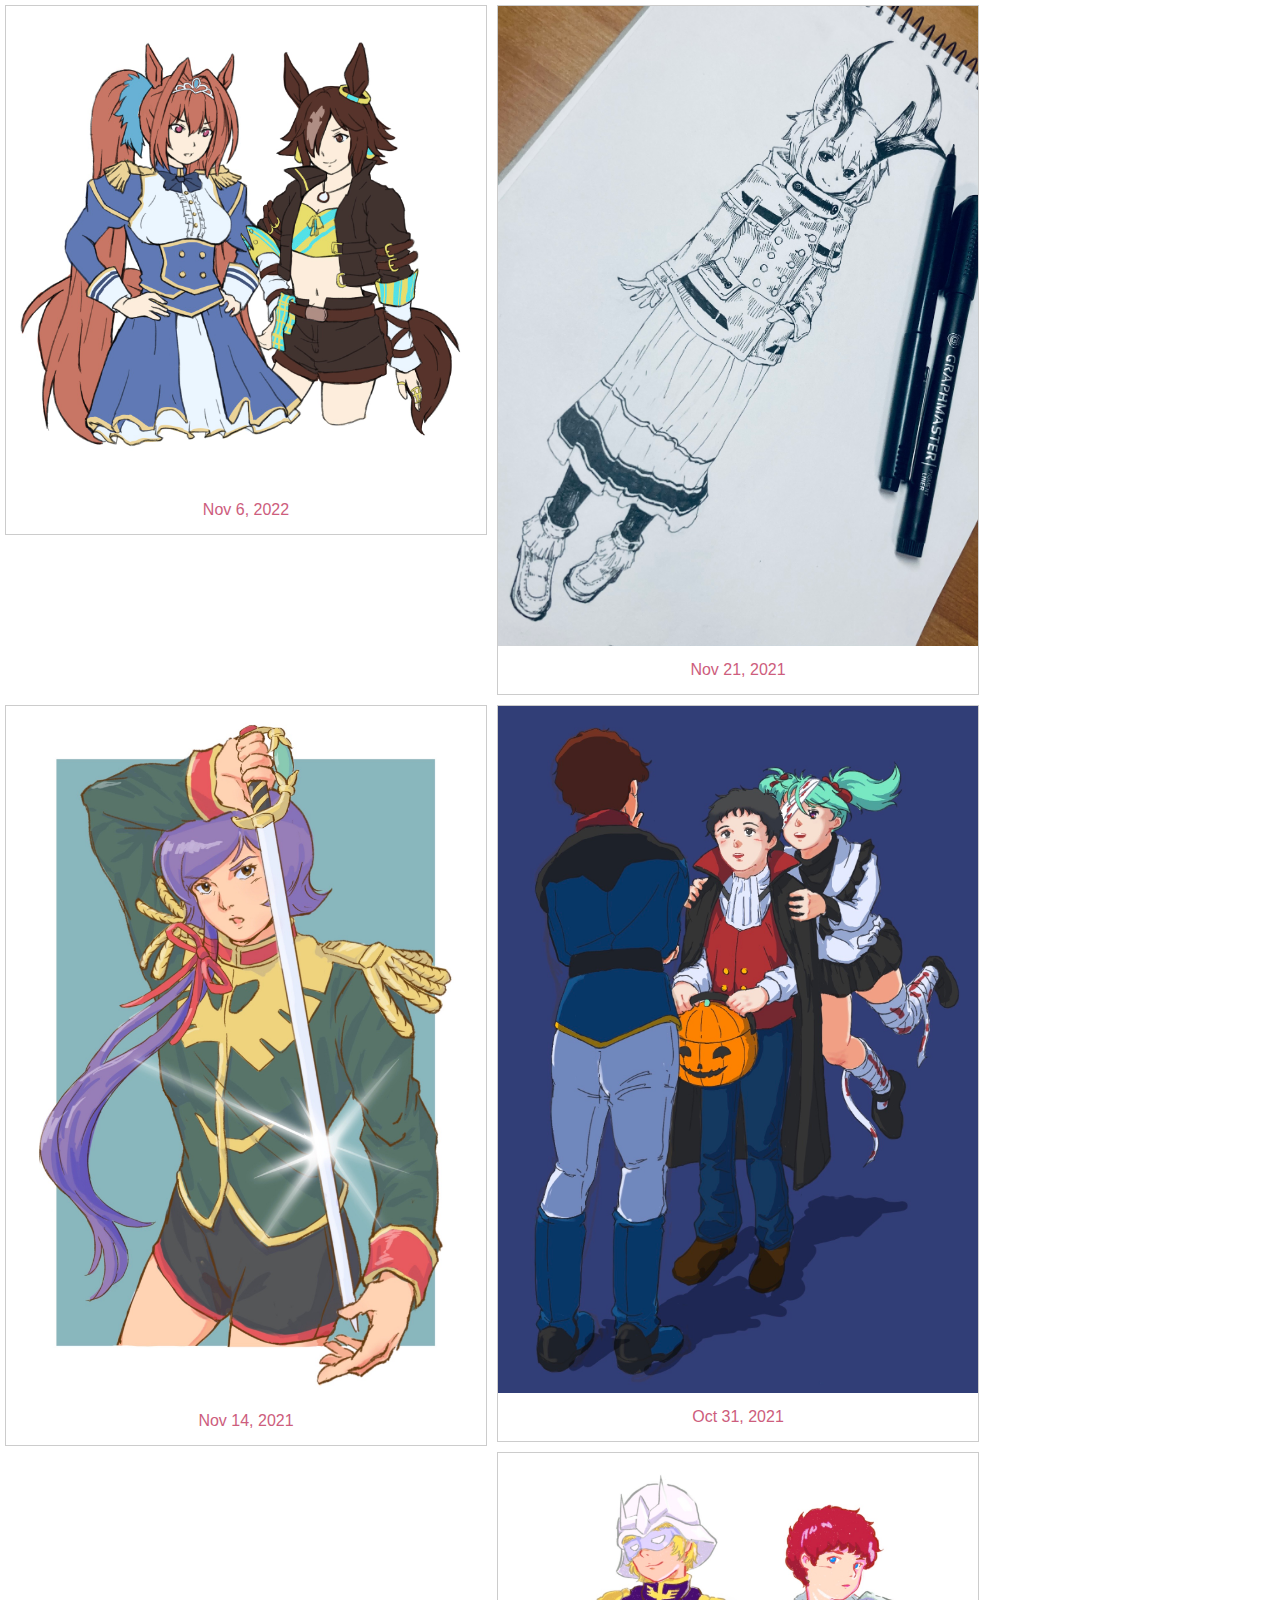
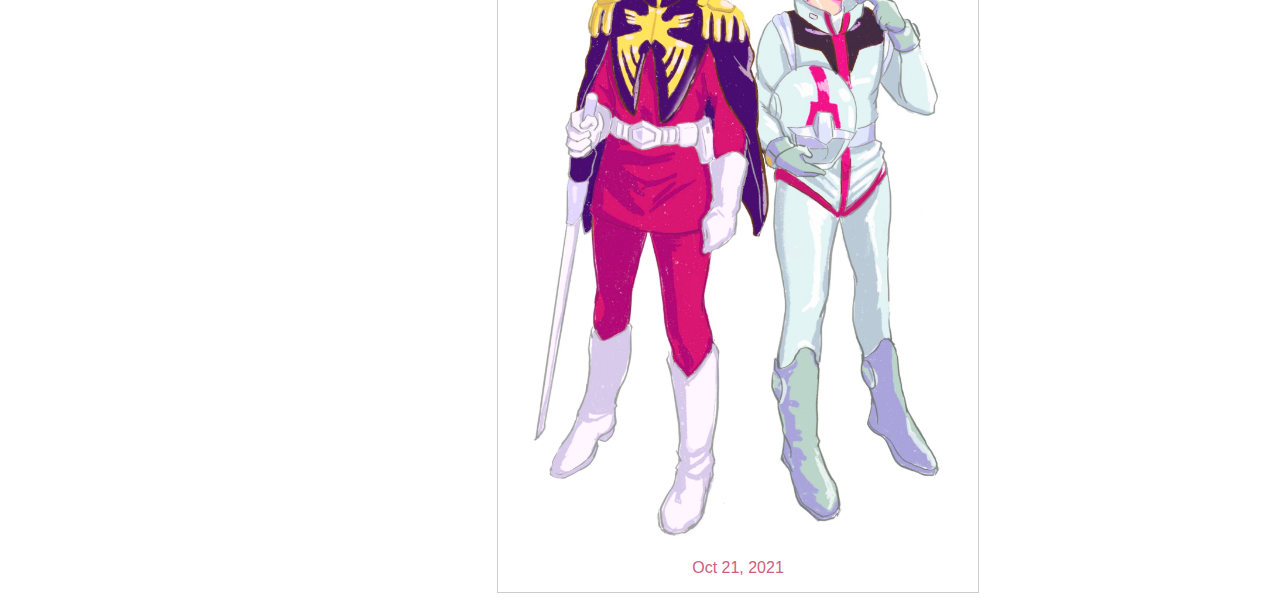
==== gallery.html @ 9f904fcf "Updated art gallery" ====
<html>
<head>
<style>
body {
    text-align: center;
    margin: 0;
    font-family: 'Open Sans', sans-serif;
    color: #CD5D7D;
}

div.gallery {
  margin: 5px;
  border: 1px solid #ccc;
  float: left;
  width: 480px;
}

div.gallery:hover {
  border: 1px solid #777;
}

div.gallery img {
  width: 100%;
  height: auto;
}

div.desc {
  padding: 15px;
  text-align: center;
}
</style>
</head>
<body>
  <div class="gallery">
    <img src="arts/uma2.jpg" alt="uma2" width="600" height="400">
    <div class="desc">Nov 6, 2022</div>
  </div>


  <div class="gallery">
    <img src="arts/deergirl.jpg" alt="deergirl" width="600" height="400">
    <div class="desc">Nov 21, 2021</div>
  </div>

  <div class="gallery">
    <img src="arts/karma.jpg" alt="karma" width="600" height="400">
    <div class="desc">Nov 14, 2021</div>
  </div>

  <div class="gallery">
    <img src="arts/halloween.jpg" alt="halloween" width="600" height="400">
    <div class="desc">Oct 31, 2021</div>
  </div>

  <div class="gallery">
    <img src="arts/amuro-char.jpg" alt="amuro-char" width="600" height="400">
    <div class="desc">Oct 21, 2021</div>
  </div>

</body>
</html>
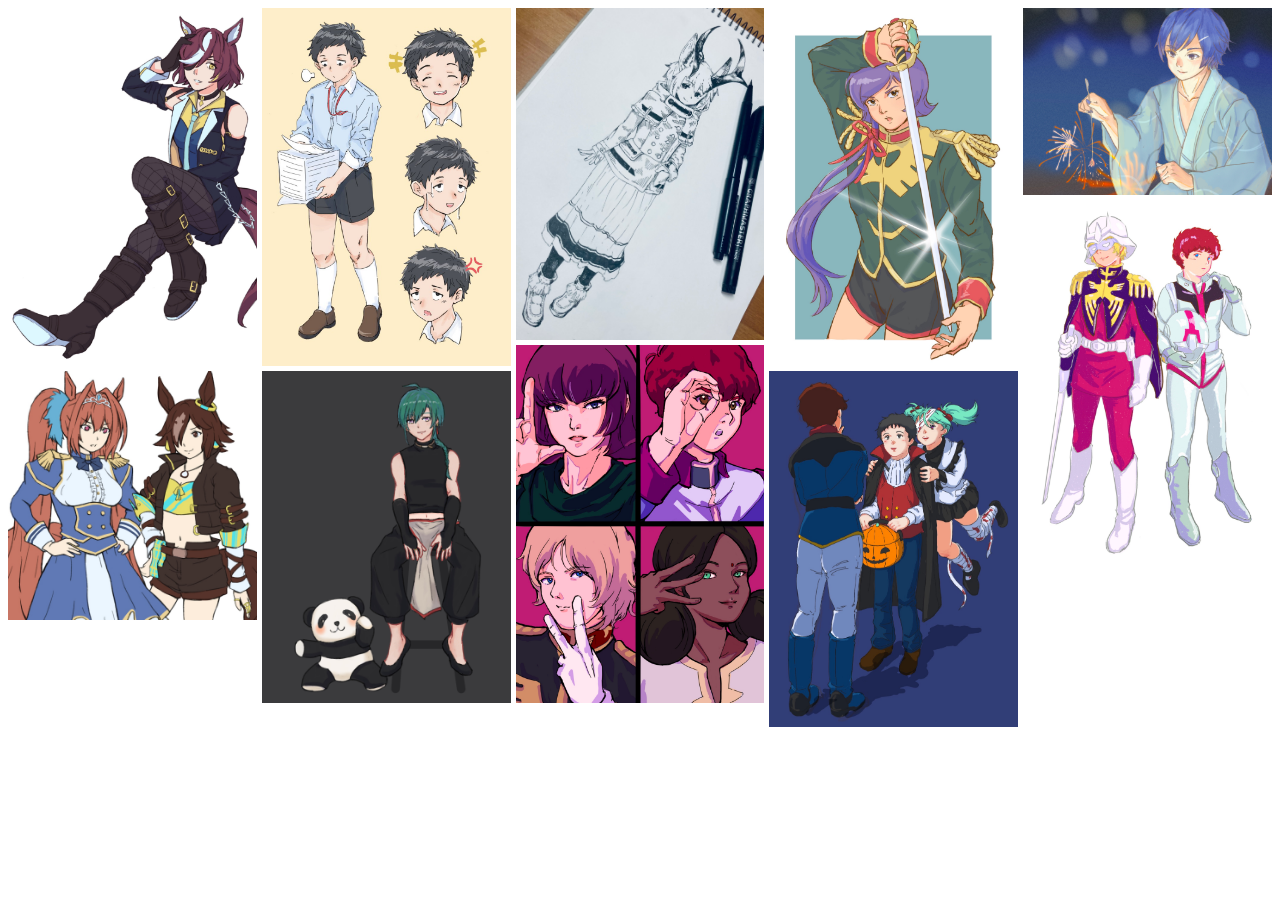
==== commit 25d8ff28: "Updated art gallery" ====
--- a/gallery.html
+++ b/gallery.html
@@ -1,61 +1,29 @@
-<html>
-<head>
-<style>
-body {
-    text-align: center;
-    margin: 0;
-    font-family: 'Open Sans', sans-serif;
-    color: #CD5D7D;
-}
+<!doctype html>
+<html lang="en">
+ <head>
+  <meta charset="utf-8">
 
-div.gallery {
-  margin: 5px;
-  border: 1px solid #ccc;
-  float: left;
-  width: 480px;
-}
+  <title>Art Gallery</title>
 
-div.gallery:hover {
-  border: 1px solid #777;
-}
-
-div.gallery img {
-  width: 100%;
-  height: auto;
-}
-
-div.desc {
-  padding: 15px;
-  text-align: center;
-}
-</style>
+  <link rel="stylesheet" href="css/art.css">
 </head>
 <body>
-  <div class="gallery">
-    <img src="arts/uma2.jpg" alt="uma2" width="600" height="400">
-    <div class="desc">Nov 6, 2022</div>
+<div id="gallery">
+
+   <img src="arts/uma1.jpg">
+   <img src="arts/uma2.jpg">
+   <img src="arts/yashiro.jpg">
+   <img src="arts/ryushen.jpg">
+   <img src="arts/deergirl.jpg">
+   <img src="arts/gundam1.jpg">
+   <img src="arts/karma.jpg">
+   <img src="arts/halloween.jpg">
+   <img src="arts/kaito.jpg">
+   <img src="arts/amuro-char.jpg">
+
+
+
   </div>
 
-
-  <div class="gallery">
-    <img src="arts/deergirl.jpg" alt="deergirl" width="600" height="400">
-    <div class="desc">Nov 21, 2021</div>
-  </div>
-
-  <div class="gallery">
-    <img src="arts/karma.jpg" alt="karma" width="600" height="400">
-    <div class="desc">Nov 14, 2021</div>
-  </div>
-
-  <div class="gallery">
-    <img src="arts/halloween.jpg" alt="halloween" width="600" height="400">
-    <div class="desc">Oct 31, 2021</div>
-  </div>
-
-  <div class="gallery">
-    <img src="arts/amuro-char.jpg" alt="amuro-char" width="600" height="400">
-    <div class="desc">Oct 21, 2021</div>
-  </div>
-
-</body>
+ </body>
 </html>
--- a/css/art.css
+++ b/css/art.css
@@ -0,0 +1,47 @@
+#gallery {
+   line-height:0;
+   -webkit-column-count:5; /* split it into 5 columns */
+   -webkit-column-gap:5px; /* give it a 5px gap between columns */
+   -moz-column-count:5;
+   -moz-column-gap:5px;
+   column-count:5;
+   column-gap:5px;
+}
+
+#gallery img {
+   width: 100% !important;
+   height: auto !important;
+   margin-bottom:5px; /* to match column gap */
+}
+
+@media (max-width: 1200px) {
+   #gallery {
+    -moz-column-count:    4;
+    -webkit-column-count: 4;
+    column-count:         4;
+   }
+}
+
+@media (max-width: 1000px) {
+   #gallery {
+    -moz-column-count:    3;
+    -webkit-column-count: 3;
+    column-count:         3;
+   }
+}
+
+@media (max-width: 800px) {
+   #gallery {
+    -moz-column-count:    2;
+    -webkit-column-count: 2;
+    column-count:         2;
+   }
+}
+
+@media (max-width: 400px) {
+   #gallery {
+    -moz-column-count:    1;
+    -webkit-column-count: 1;
+    column-count:         1;
+   }
+}
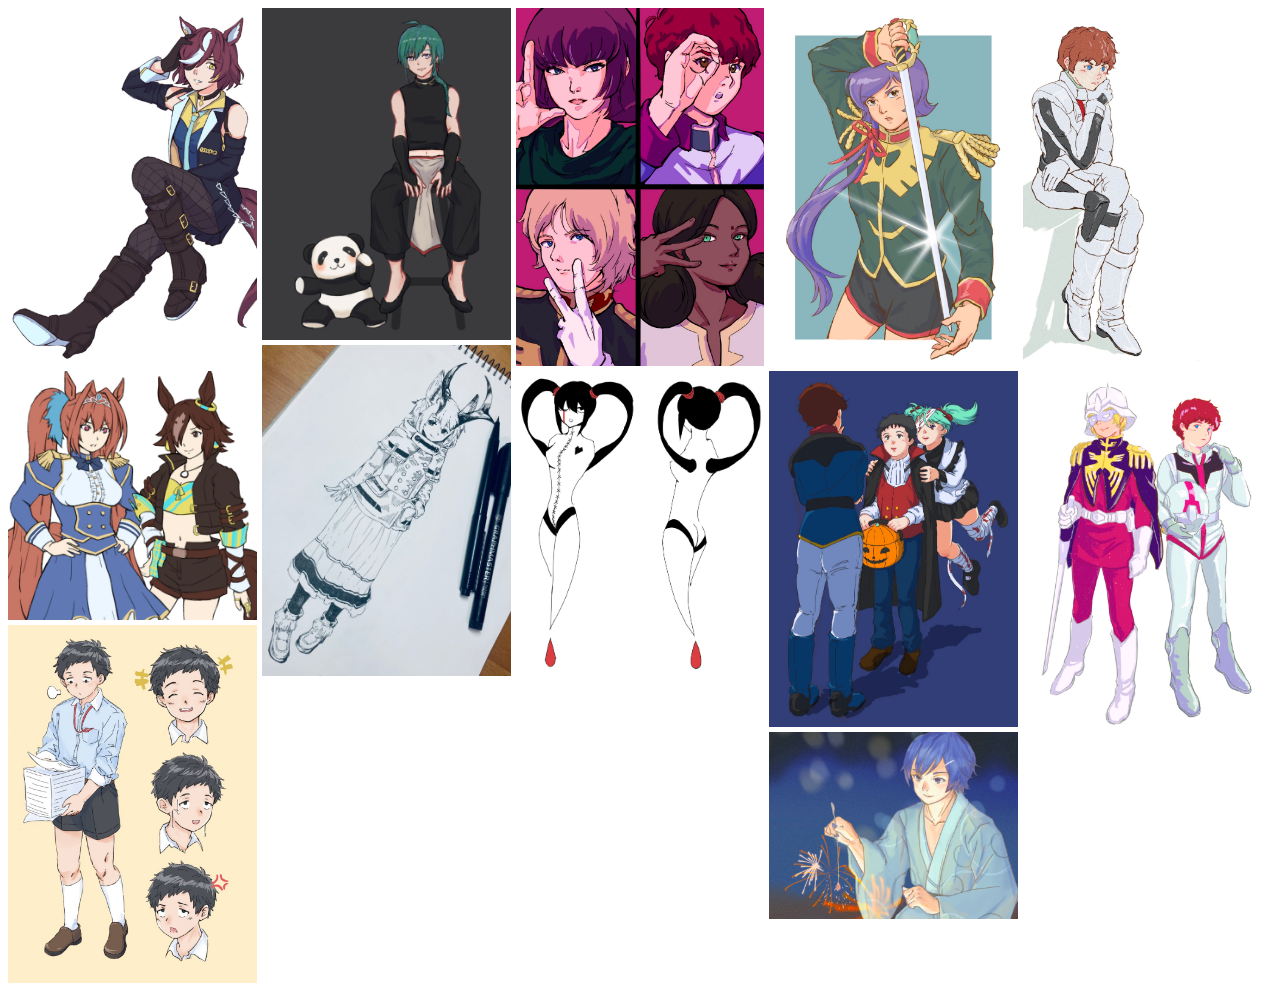
==== commit 02f1f370: "Updated arts" ====
--- a/gallery.html
+++ b/gallery.html
@@ -16,9 +16,11 @@
    <img src="arts/ryushen.jpg">
    <img src="arts/deergirl.jpg">
    <img src="arts/gundam1.jpg">
+   <img src="arts/oc1.jpg">
    <img src="arts/karma.jpg">
    <img src="arts/halloween.jpg">
    <img src="arts/kaito.jpg">
+   <img src="arts/amuro2.jpg">
    <img src="arts/amuro-char.jpg">
 
 
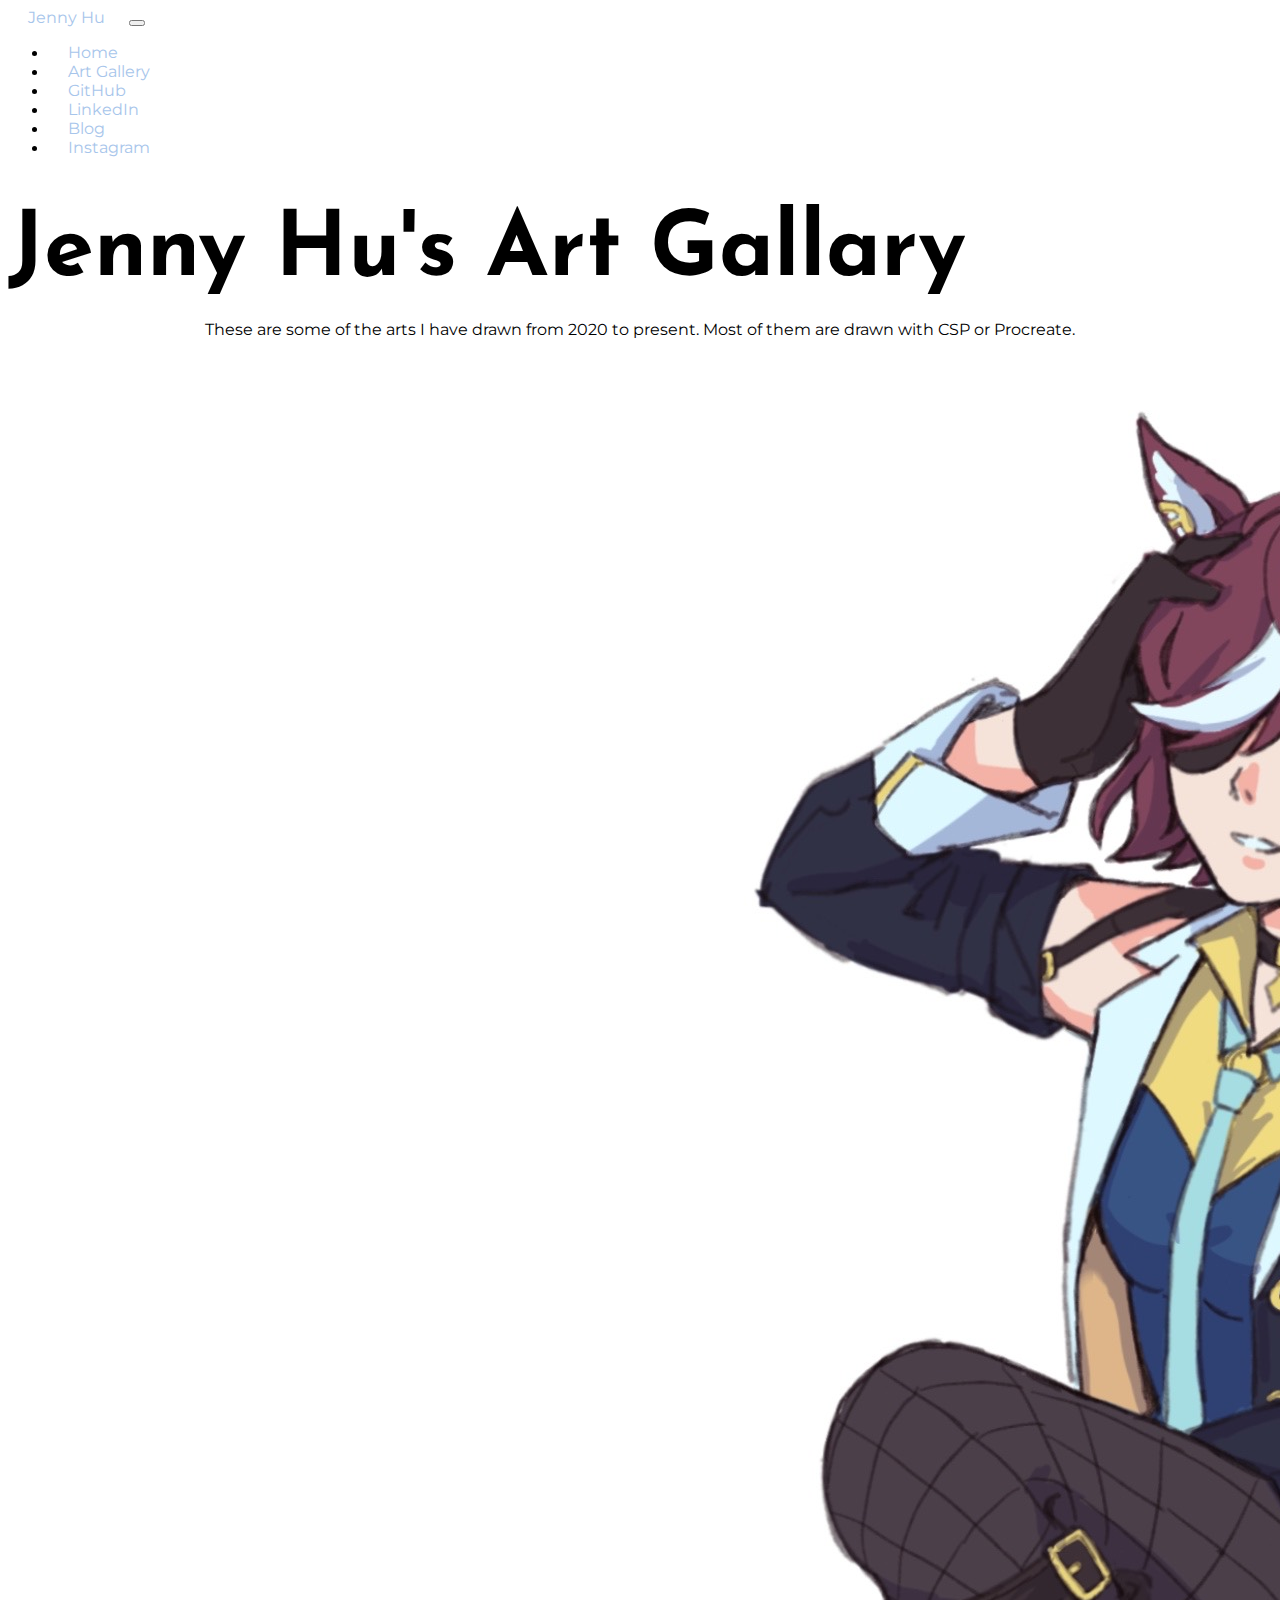
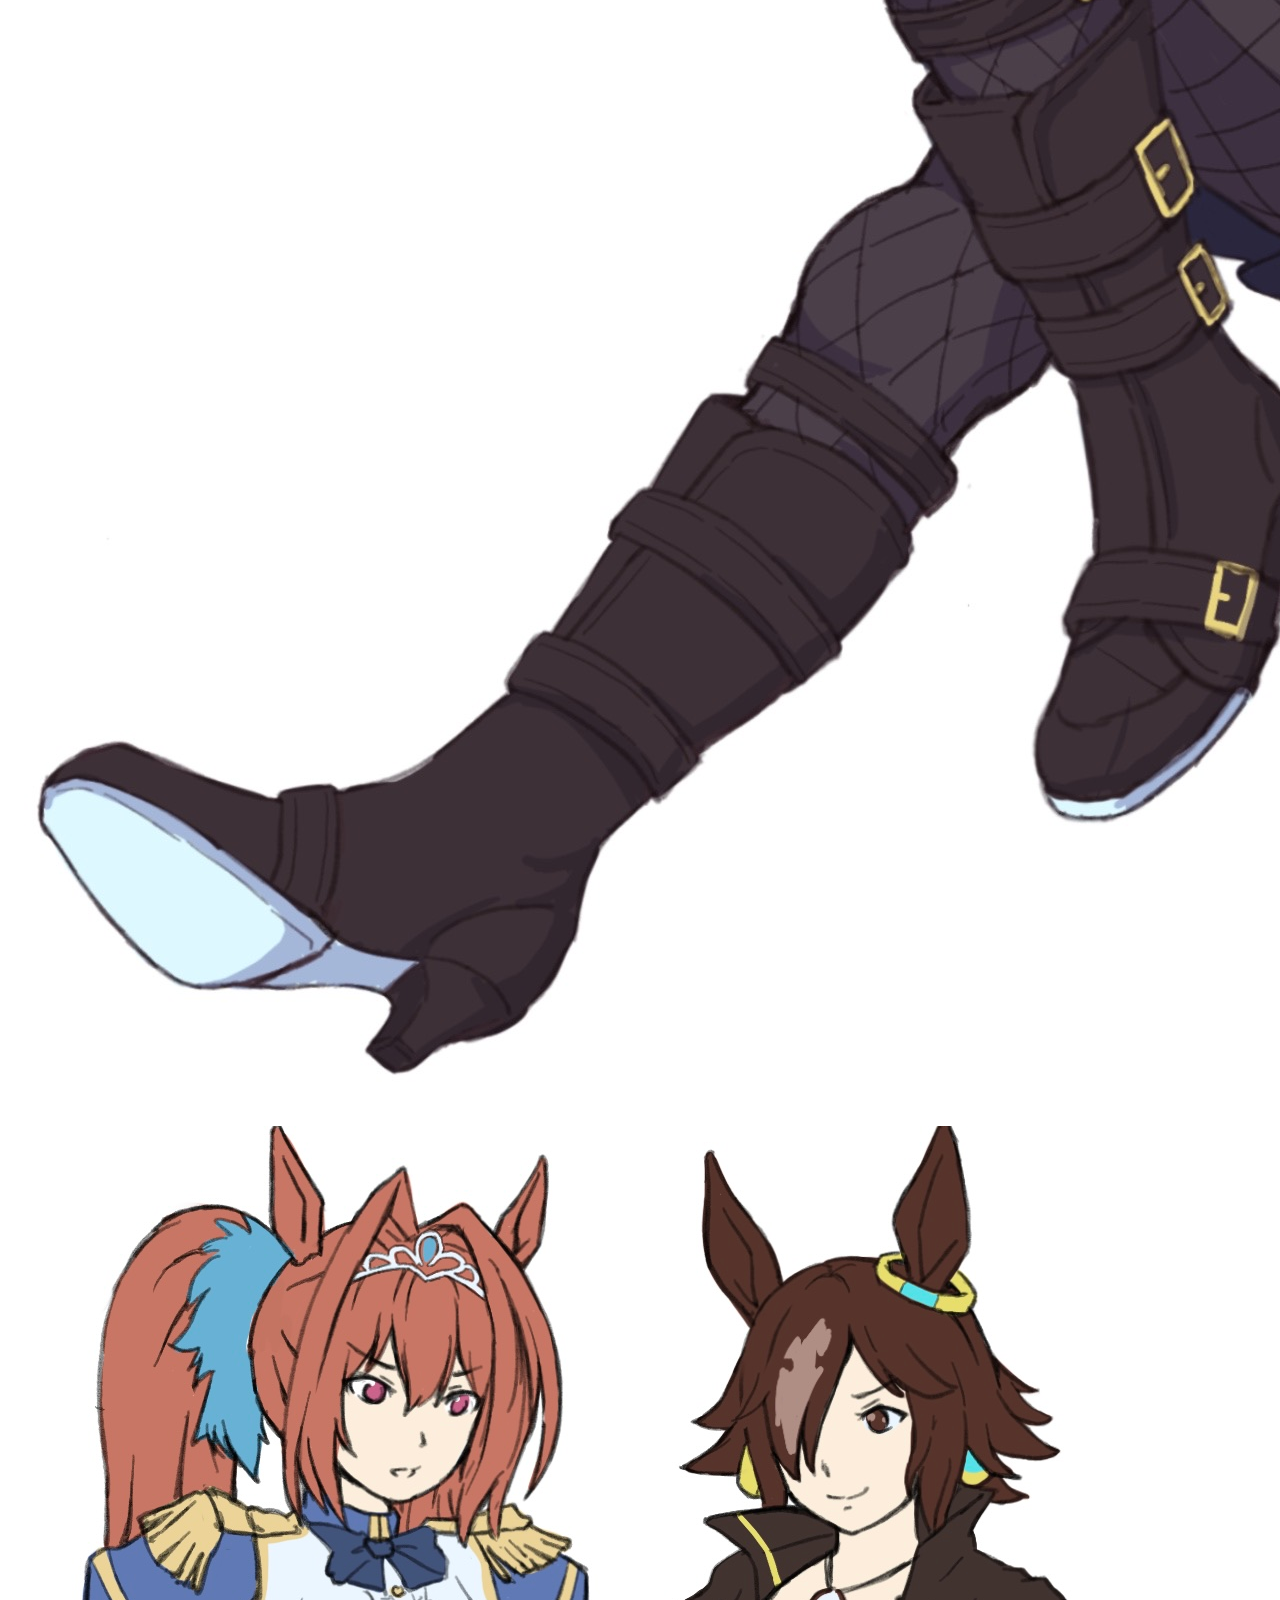
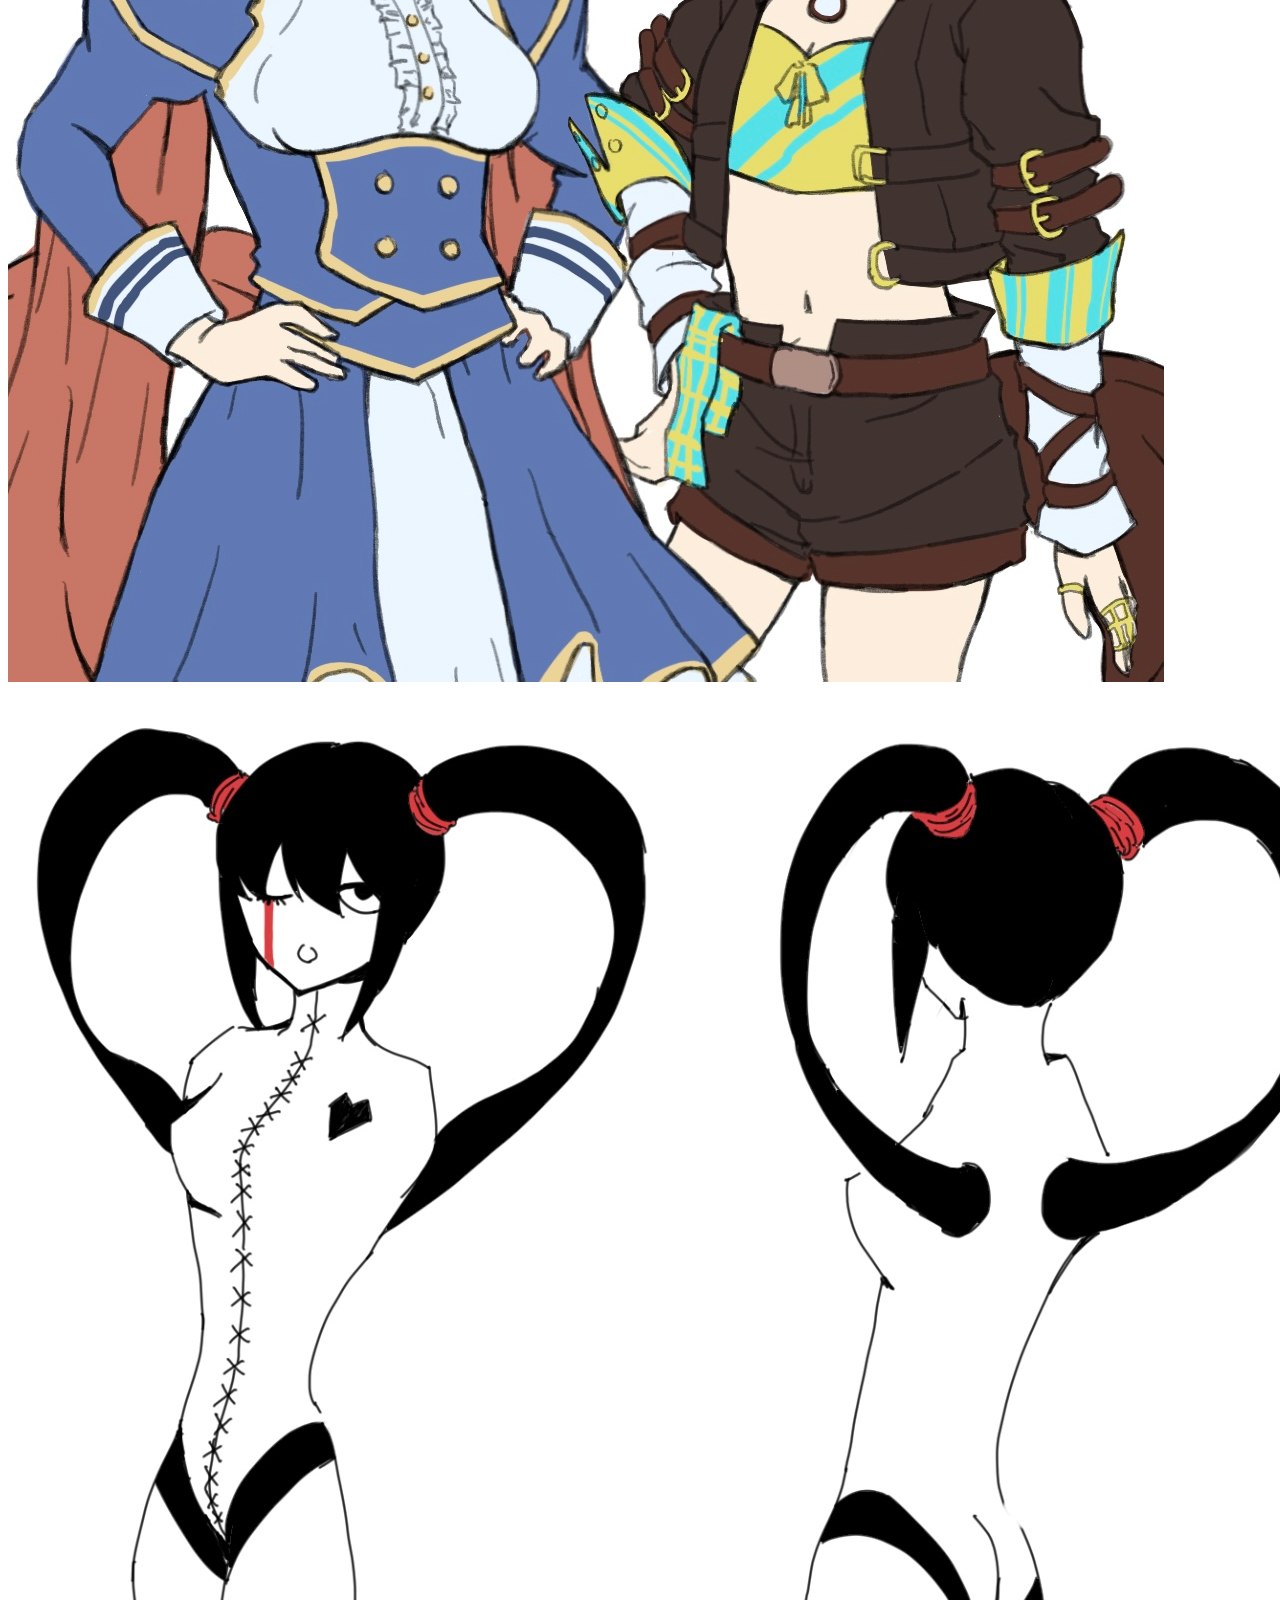
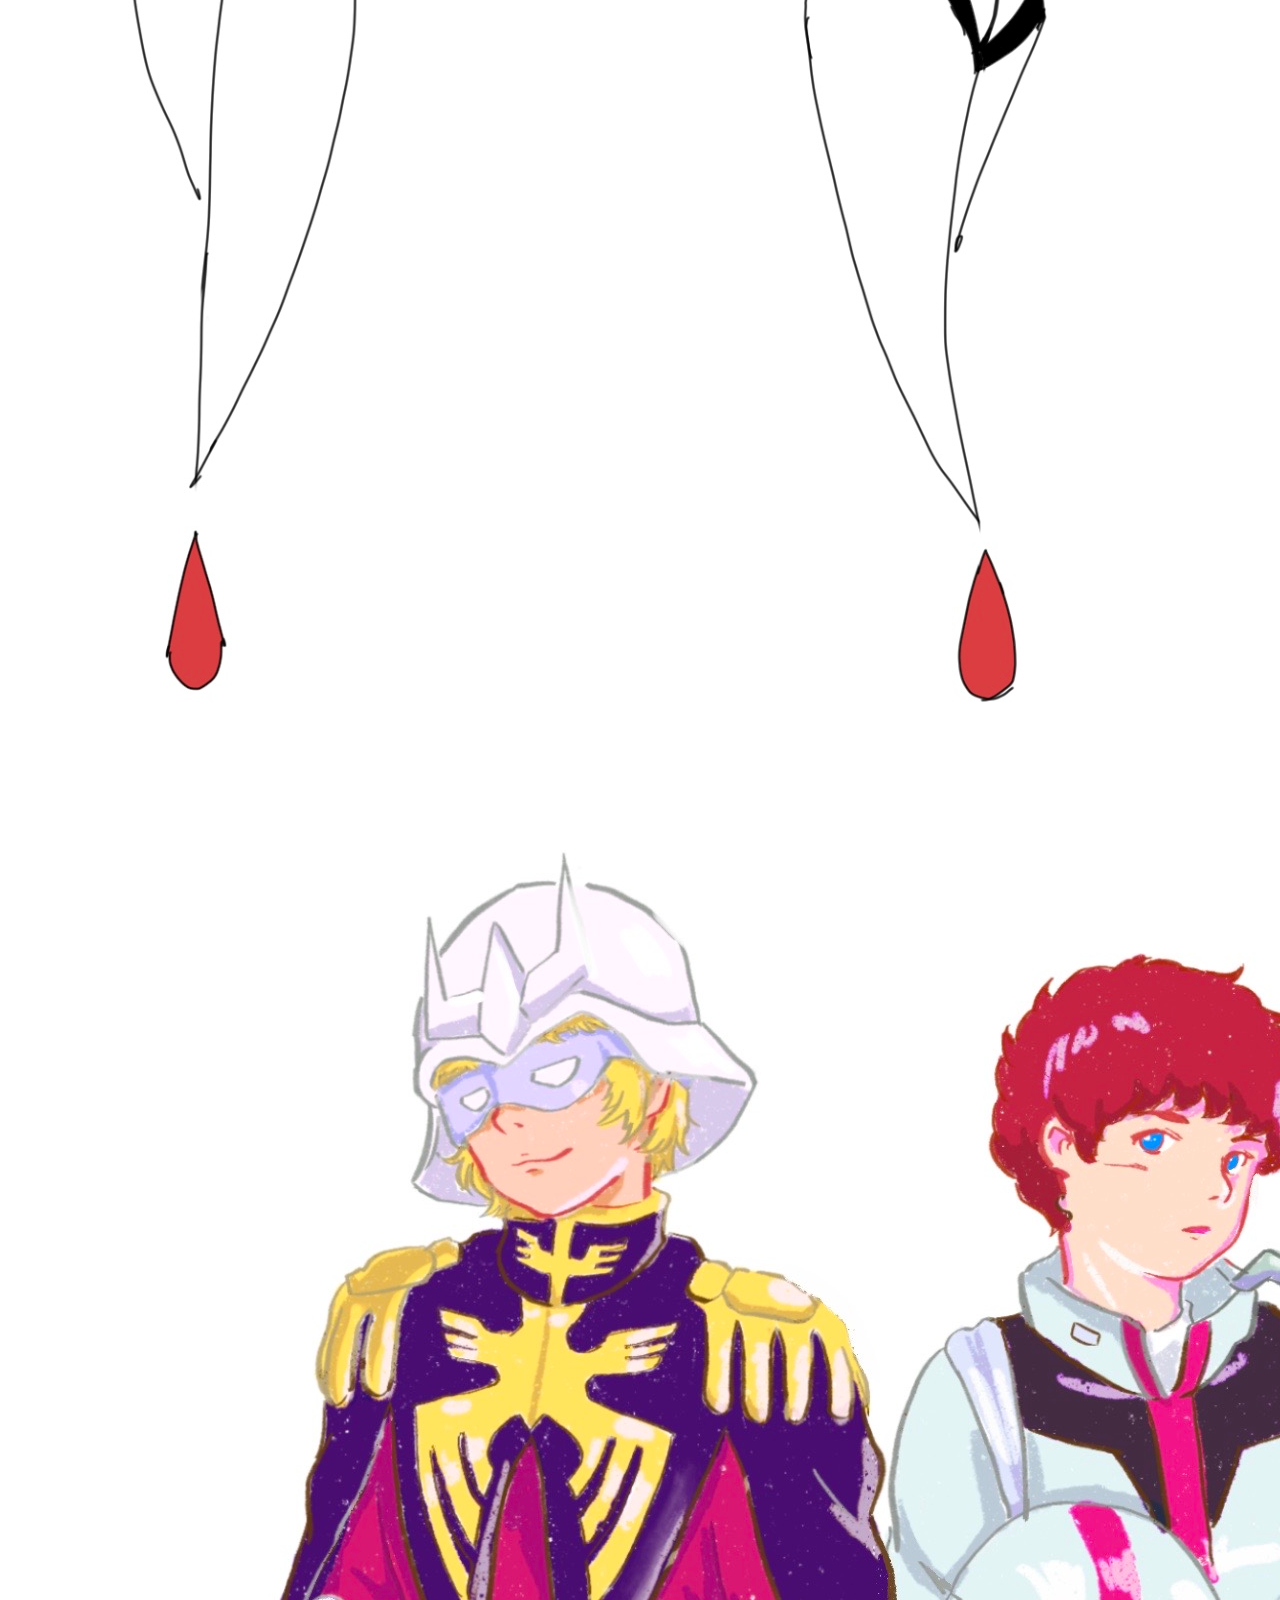
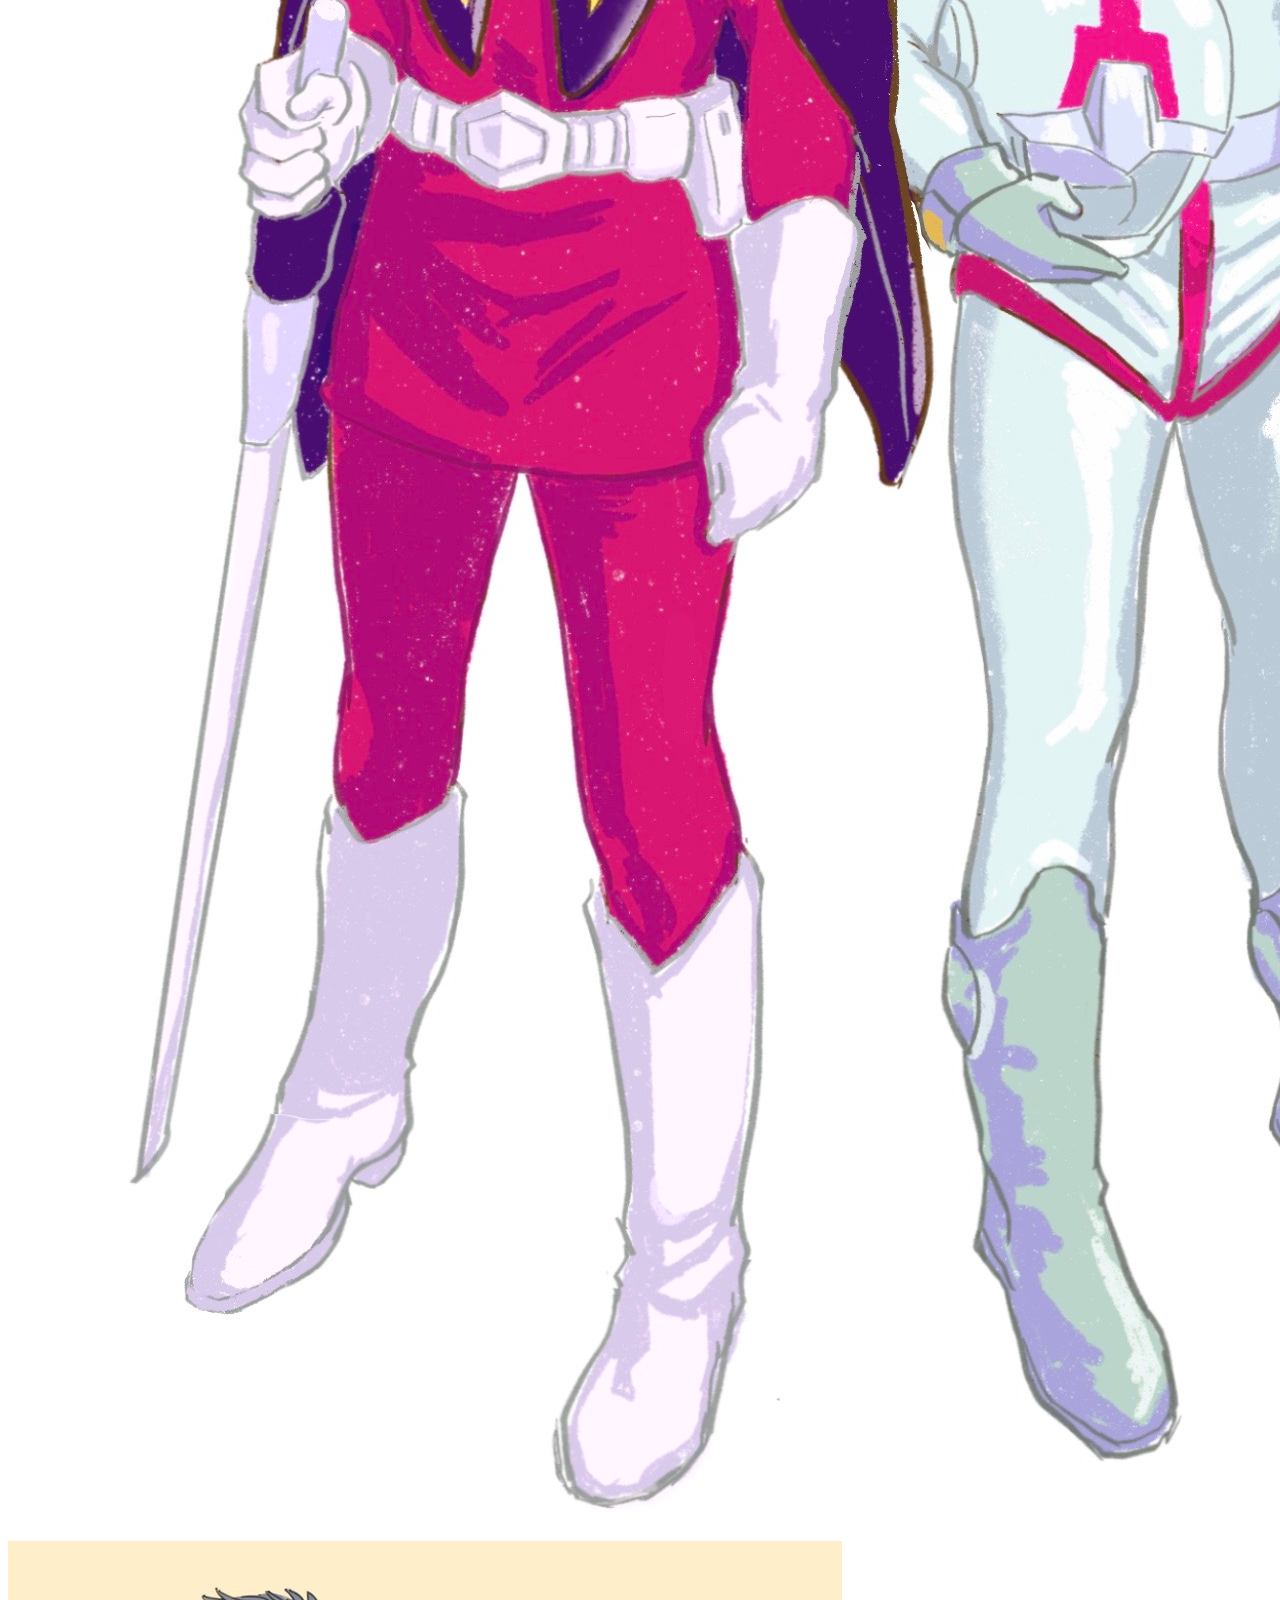
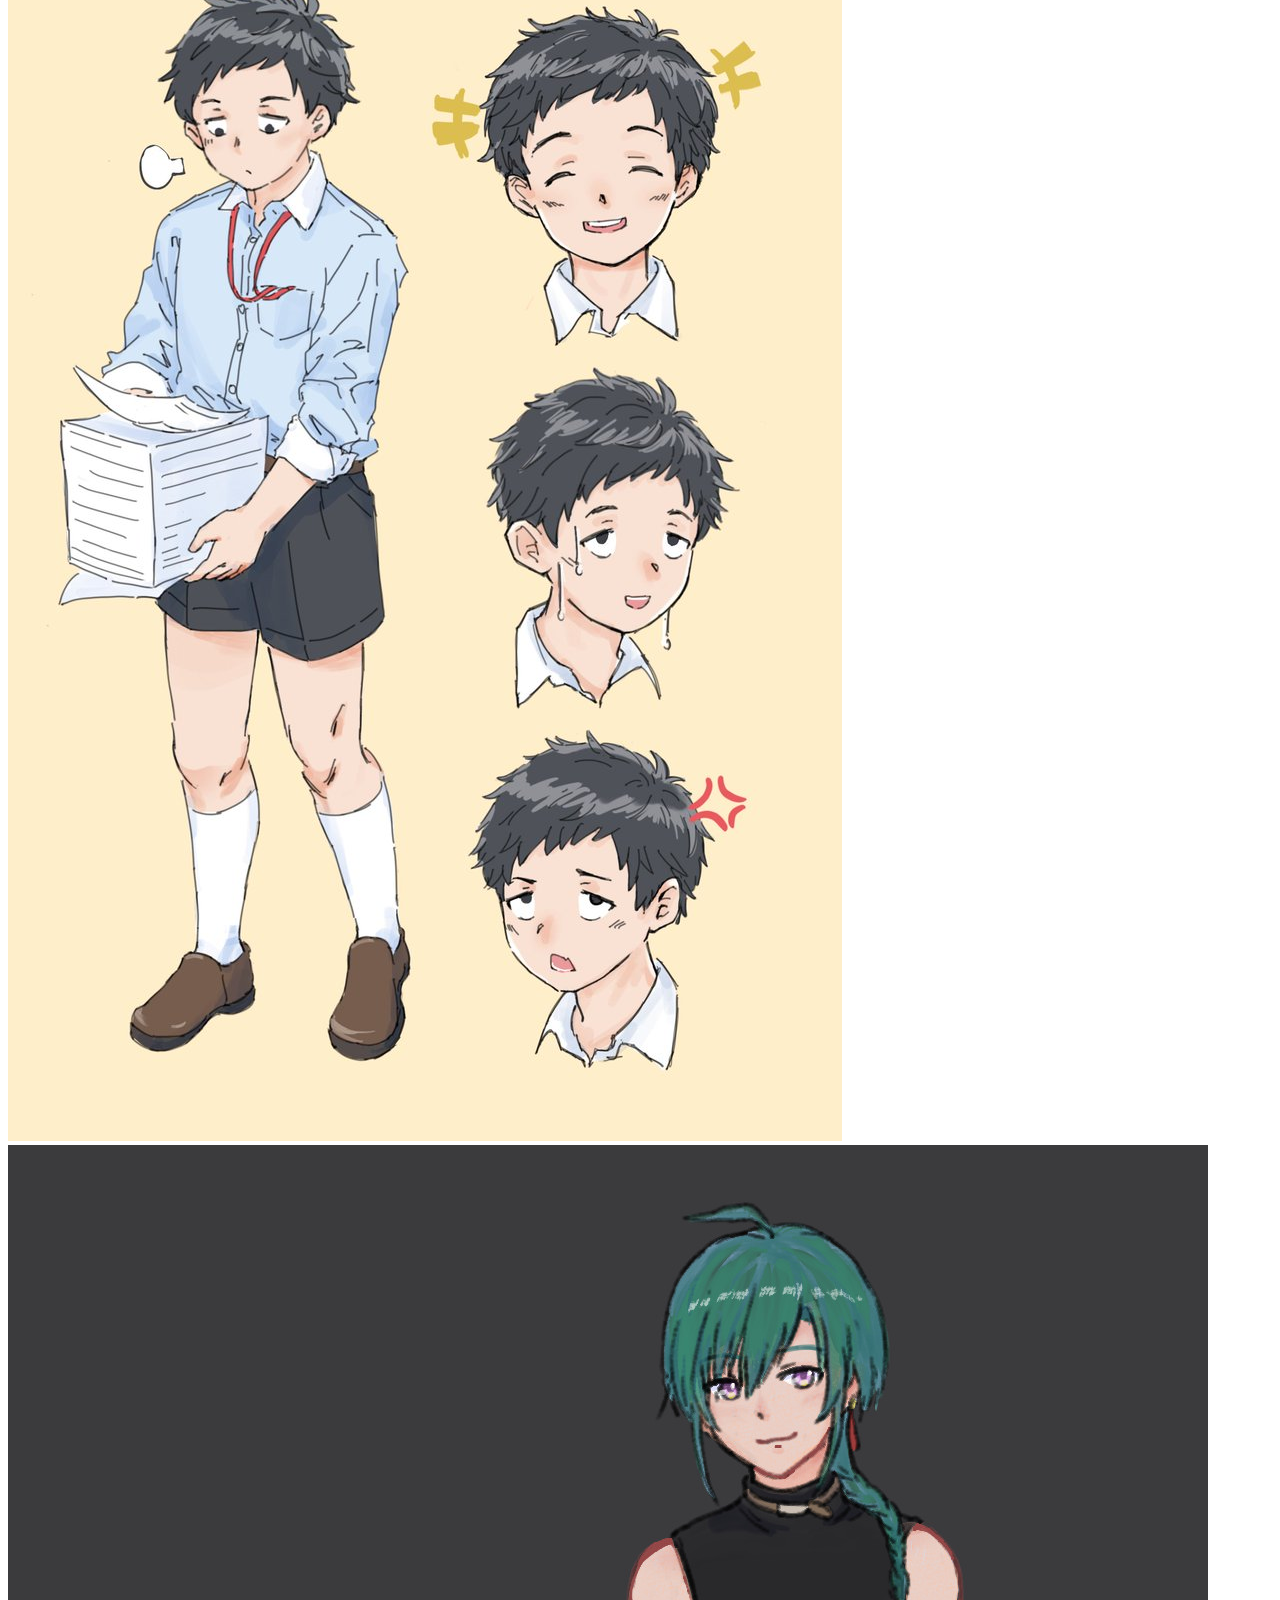
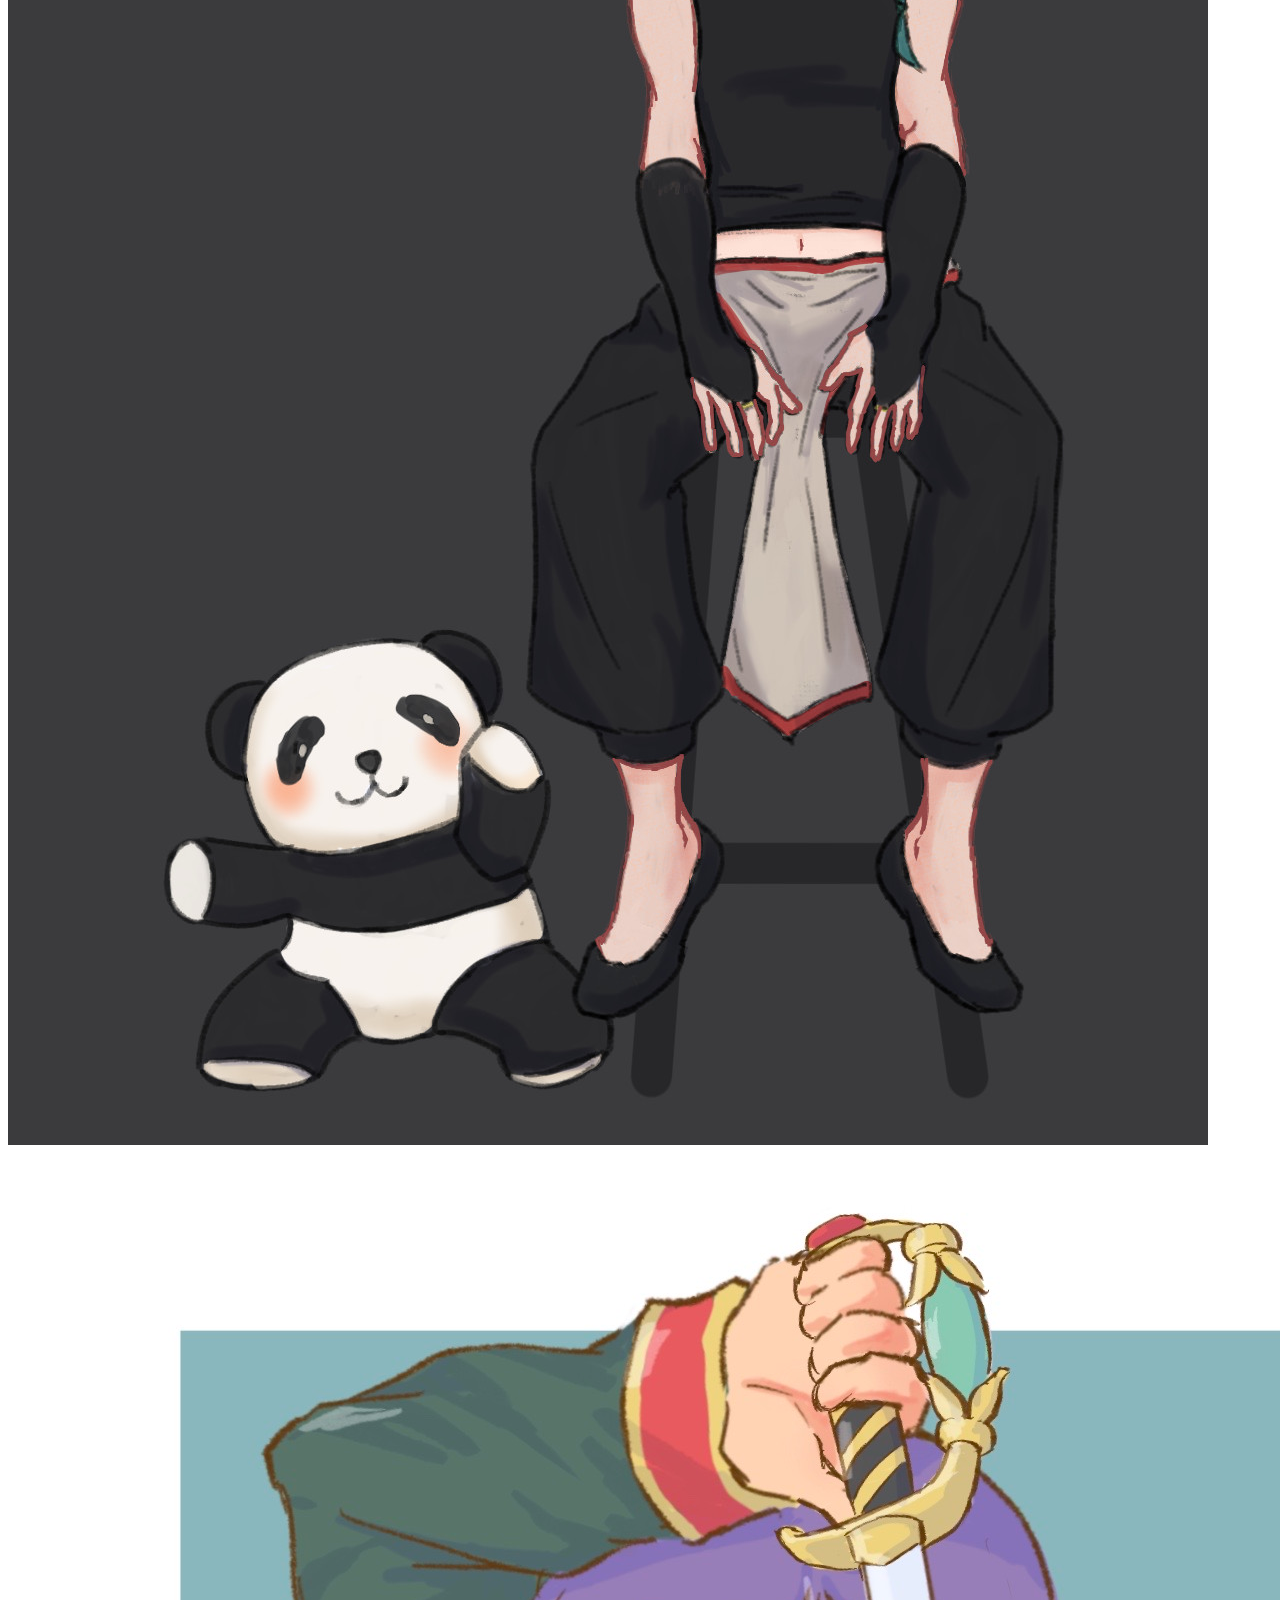
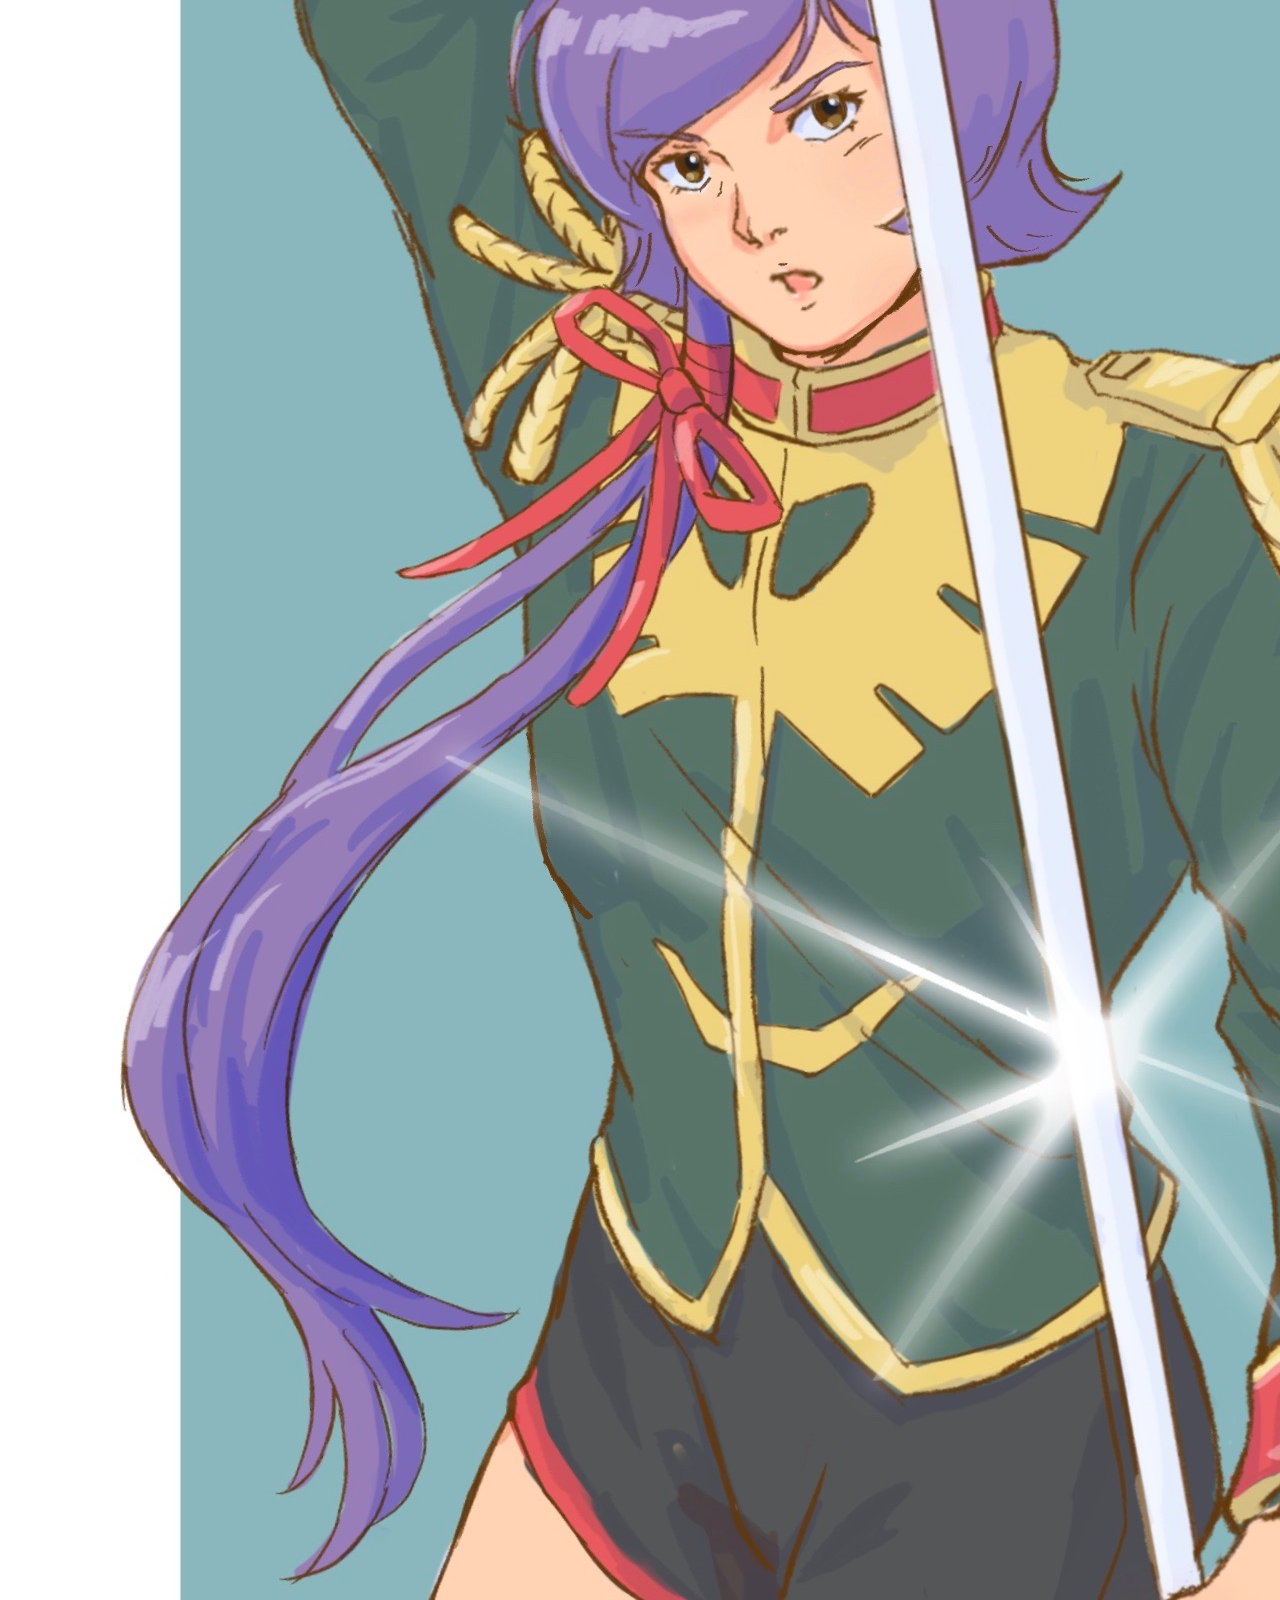
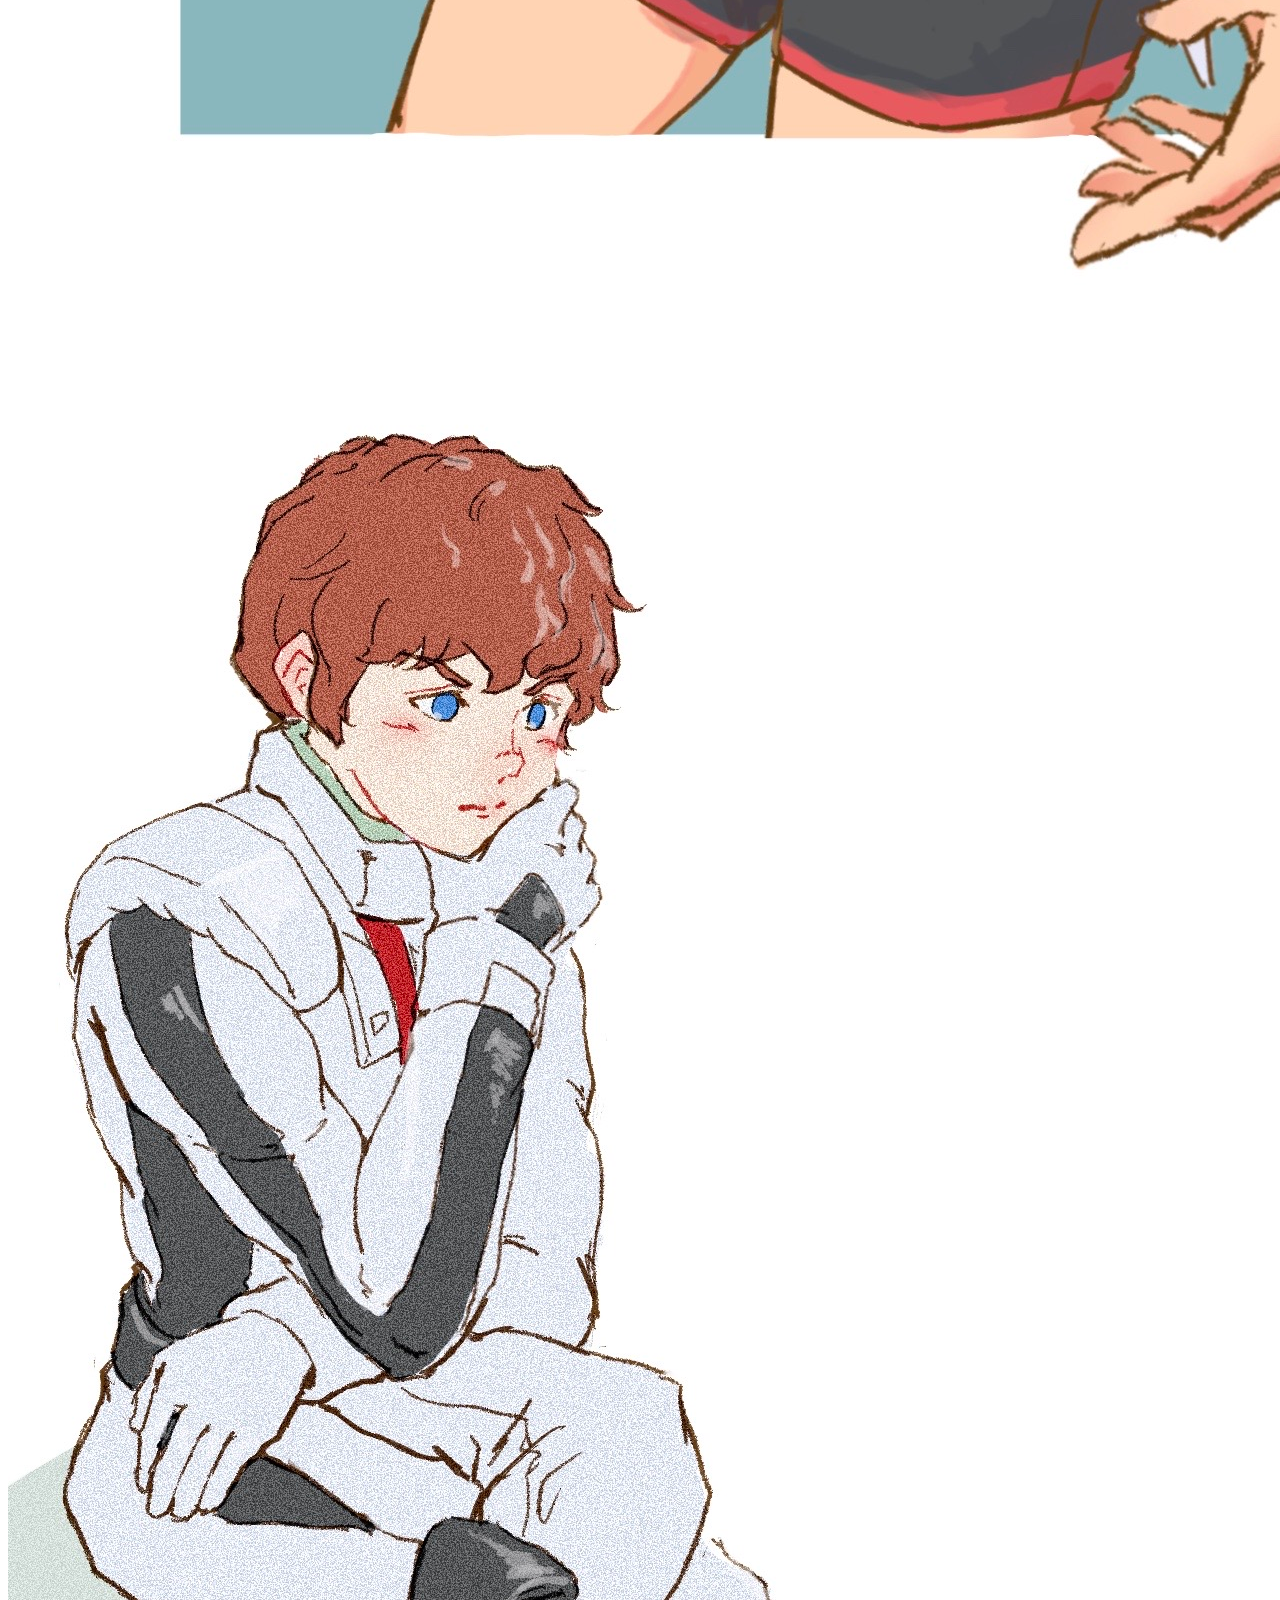
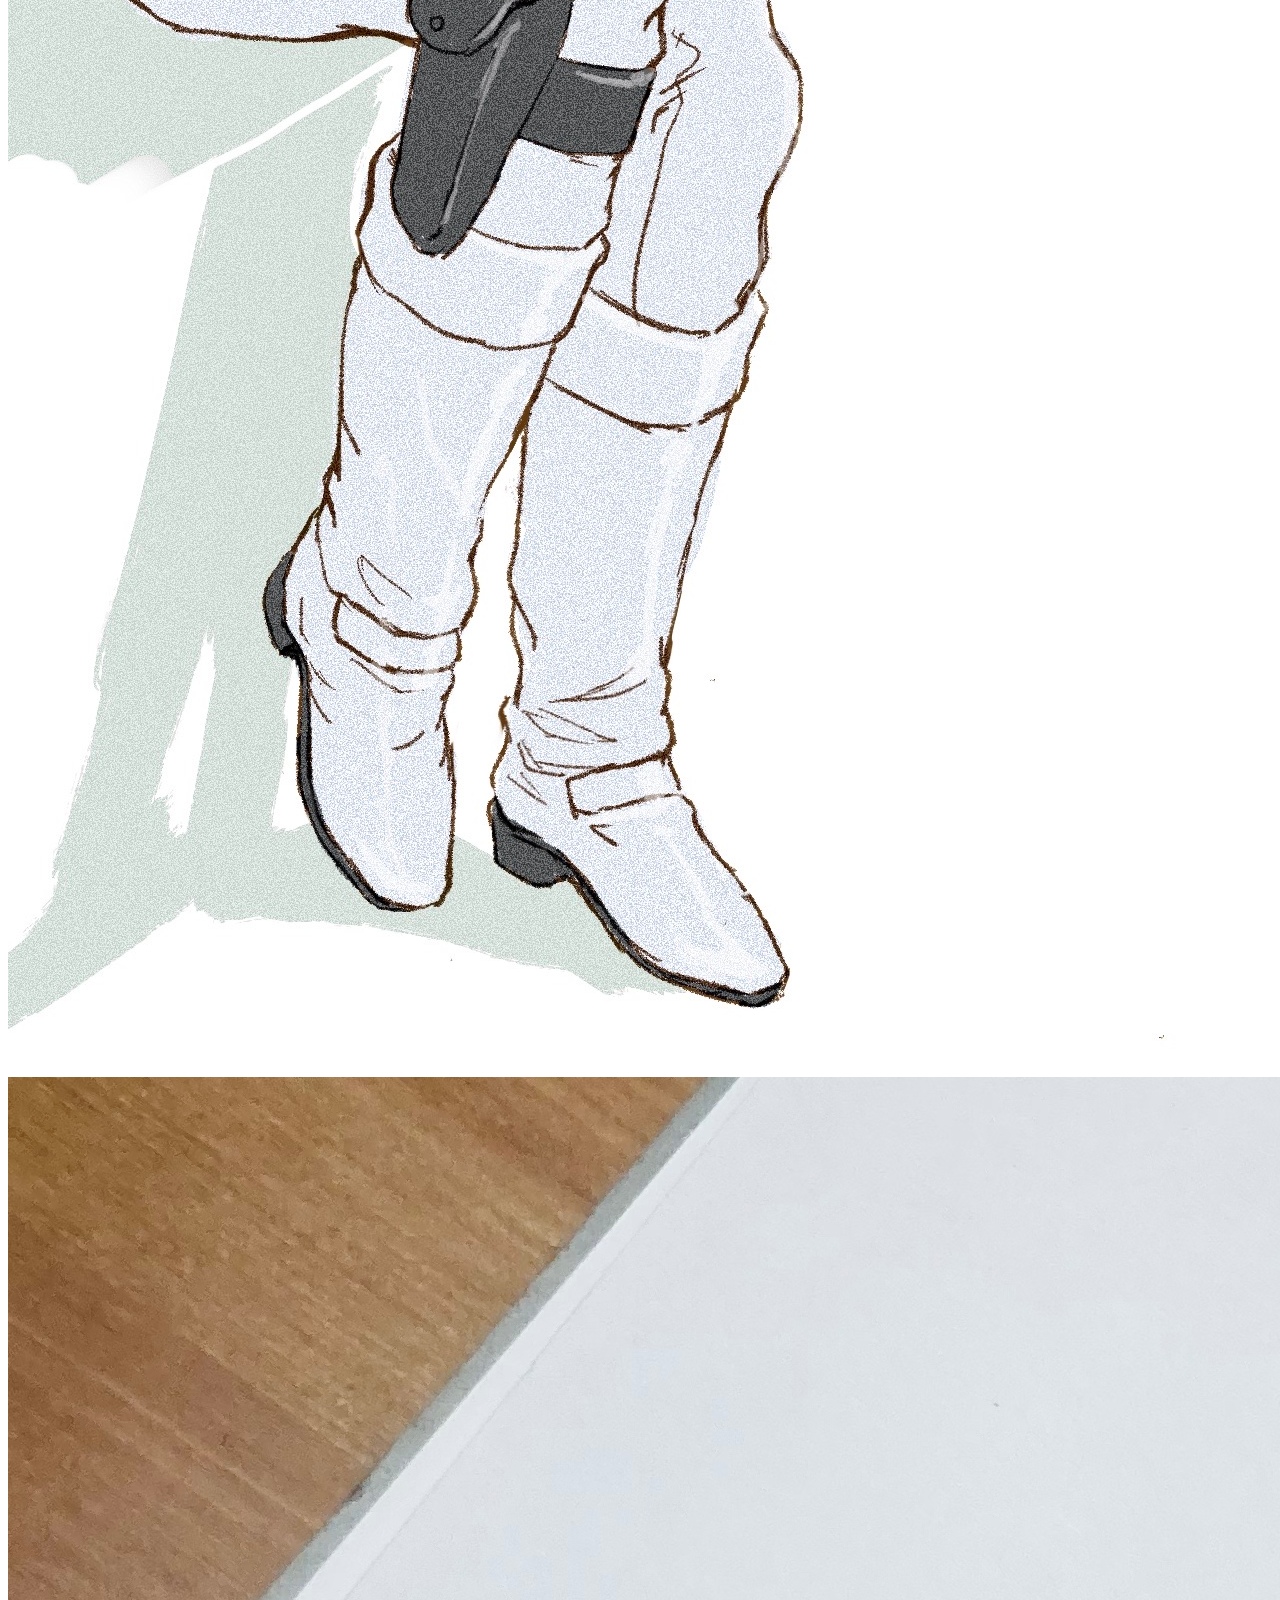
==== commit 72808059: "Updated using Bootstrap" ====
--- a/gallery.html
+++ b/gallery.html
@@ -1,31 +1,114 @@
 <!doctype html>
 <html lang="en">
- <head>
+
+<head>
   <meta charset="utf-8">
+  <meta name="viewport" content="width=device-width, initial-scale=1">
+  <title>Art Gallery</title>
+  <link rel="stylesheet" href="css/art.css">
+  <link rel="icon" href="favicon.ico">
+  <link rel="preconnect" href="https://fonts.googleapis.com">
+  <link rel="preconnect" href="https://fonts.gstatic.com" crossorigin>
+  <link href="https://fonts.googleapis.com/css2?family=Josefin+Sans:wght@600&family=Montserrat&family=Open+Sans&display=swap" rel="stylesheet">
+  <link href="https://cdn.jsdelivr.net/npm/bootstrap@5.3.0-alpha1/dist/css/bootstrap.min.css" rel="stylesheet" integrity="sha384-GLhlTQ8iRABdZLl6O3oVMWSktQOp6b7In1Zl3/Jr59b6EGGoI1aFkw7cmDA6j6gD" crossorigin="anonymous">
+</head>
 
-  <title>Art Gallery</title>
+<body>
+  <!--Navigation bar-->
+  <script id="replace_with_navbar" src="nav.js"></script>
+  <!--end of Navigation bar-->
 
-  <link rel="stylesheet" href="css/art.css">
-</head>
-<body>
-<div id="gallery">
+  <section class="py-5 text-center container">
+    <div class="row py-lg-5">
+      <div class="col-lg-6 col-md-8 mx-auto">
+        <h1 class="fw-light">Jenny Hu's Art Gallary</h1>
+        <p class="lead text-muted">These are some of the arts I have drawn from 2020 to present. Most of them are drawn with CSP or Procreate.</p>
+      </div>
+    </div>
+  </section>
 
-   <img src="arts/uma1.jpg">
-   <img src="arts/uma2.jpg">
-   <img src="arts/yashiro.jpg">
-   <img src="arts/ryushen.jpg">
-   <img src="arts/deergirl.jpg">
-   <img src="arts/gundam1.jpg">
-   <img src="arts/oc1.jpg">
-   <img src="arts/karma.jpg">
-   <img src="arts/halloween.jpg">
-   <img src="arts/kaito.jpg">
-   <img src="arts/amuro2.jpg">
-   <img src="arts/amuro-char.jpg">
+  <!-- Gallery -->
+  <div class="row">
+    <div class="col-lg-4 col-md-12 mb-4 mb-lg-0">
+      <img
+        src="arts/uma1.jpg"
+        class="w-100 shadow-1-strong rounded mb-4"
+      />
+
+      <img
+        src="arts/uma2.jpg"
+        class="w-100 shadow-1-strong rounded mb-4"
+      />
+
+      <img
+        src="arts/oc1.jpg"
+        class="w-100 shadow-1-strong rounded mb-4"
+      />
+
+      <img
+        src="arts/amuro-char.jpg"
+        class="w-100 shadow-1-strong rounded mb-4"
+      />
+    </div>
+
+    <div class="col-lg-4 mb-4 mb-lg-0">
+      <img
+        src="arts/yashiro.jpg"
+        class="w-100 shadow-1-strong rounded mb-4"
+      />
+
+      <img
+        src="arts/ryushen.jpg"
+        class="w-100 shadow-1-strong rounded mb-4"
+      />
+
+      <img
+        src="arts/karma.jpg"
+        class="w-100 shadow-1-strong rounded mb-4"
+      />
+
+      <img
+        src="arts/amuro2.jpg"
+        class="w-100 shadow-1-strong rounded mb-4"
+      />
+    </div>
+
+    <div class="col-lg-4 mb-4 mb-lg-0">
+      <img
+        src="arts/deergirl.jpg"
+        class="w-100 shadow-1-strong rounded mb-4"
+      />
+
+      <img
+        src="arts/gundam1.jpg"
+        class="w-100 shadow-1-strong rounded mb-4"
+      />
+
+      <img
+        src="arts/halloween.jpg"
+        class="w-100 shadow-1-strong rounded mb-4"
+      />
+
+      <img
+        src="arts/kaito.jpg"
+        class="w-100 shadow-1-strong rounded mb-4"
+      />
+    </div>
+  </div>
+  <!-- Gallery -->
 
 
+  <footer class="text-muted py-5">
+    <div class="container">
+      <p class="float-end mb-1">
+        <a href="#">Back to top</a>
+      </p>
+      <p class="mb-1 copyright">© <script>document.write(new Date().getFullYear());</script> Jenny Hu.</p>
+    </div>
+  </footer>
 
-  </div>
 
- </body>
+  <script src="https://cdn.jsdelivr.net/npm/bootstrap@5.3.0-alpha1/dist/js/bootstrap.bundle.min.js" integrity="sha384-w76AqPfDkMBDXo30jS1Sgez6pr3x5MlQ1ZAGC+nuZB+EYdgRZgiwxhTBTkF7CXvN" crossorigin="anonymous"></script>
+</body>
+
 </html>
--- a/css/art.css
+++ b/css/art.css
@@ -1,47 +1,22 @@
-#gallery {
-   line-height:0;
-   -webkit-column-count:5; /* split it into 5 columns */
-   -webkit-column-gap:5px; /* give it a 5px gap between columns */
-   -moz-column-count:5;
-   -moz-column-gap:5px;
-   column-count:5;
-   column-gap:5px;
+a{
+  color: #A7C5EB;
+  font-family: 'Montserrat', sans-serif;
+  margin: 10px 20px;
+  text-decoration: none;
 }
 
-#gallery img {
-   width: 100% !important;
-   height: auto !important;
-   margin-bottom:5px; /* to match column gap */
+h1 {
+    margin: 50px auto 0 auto;
+    font-family: 'Josefin Sans', sans-serif;
+    font-size: 5.625rem;
 }
 
-@media (max-width: 1200px) {
-   #gallery {
-    -moz-column-count:    4;
-    -webkit-column-count: 4;
-    column-count:         4;
-   }
+p{
+  text-align: center;
+  font-family: 'Montserrat', sans-serif;
+  line-height: 2;
 }
 
-@media (max-width: 1000px) {
-   #gallery {
-    -moz-column-count:    3;
-    -webkit-column-count: 3;
-    column-count:         3;
-   }
+.copyright{
+  text-align: center;
 }
-
-@media (max-width: 800px) {
-   #gallery {
-    -moz-column-count:    2;
-    -webkit-column-count: 2;
-    column-count:         2;
-   }
-}
-
-@media (max-width: 400px) {
-   #gallery {
-    -moz-column-count:    1;
-    -webkit-column-count: 1;
-    column-count:         1;
-   }
-}
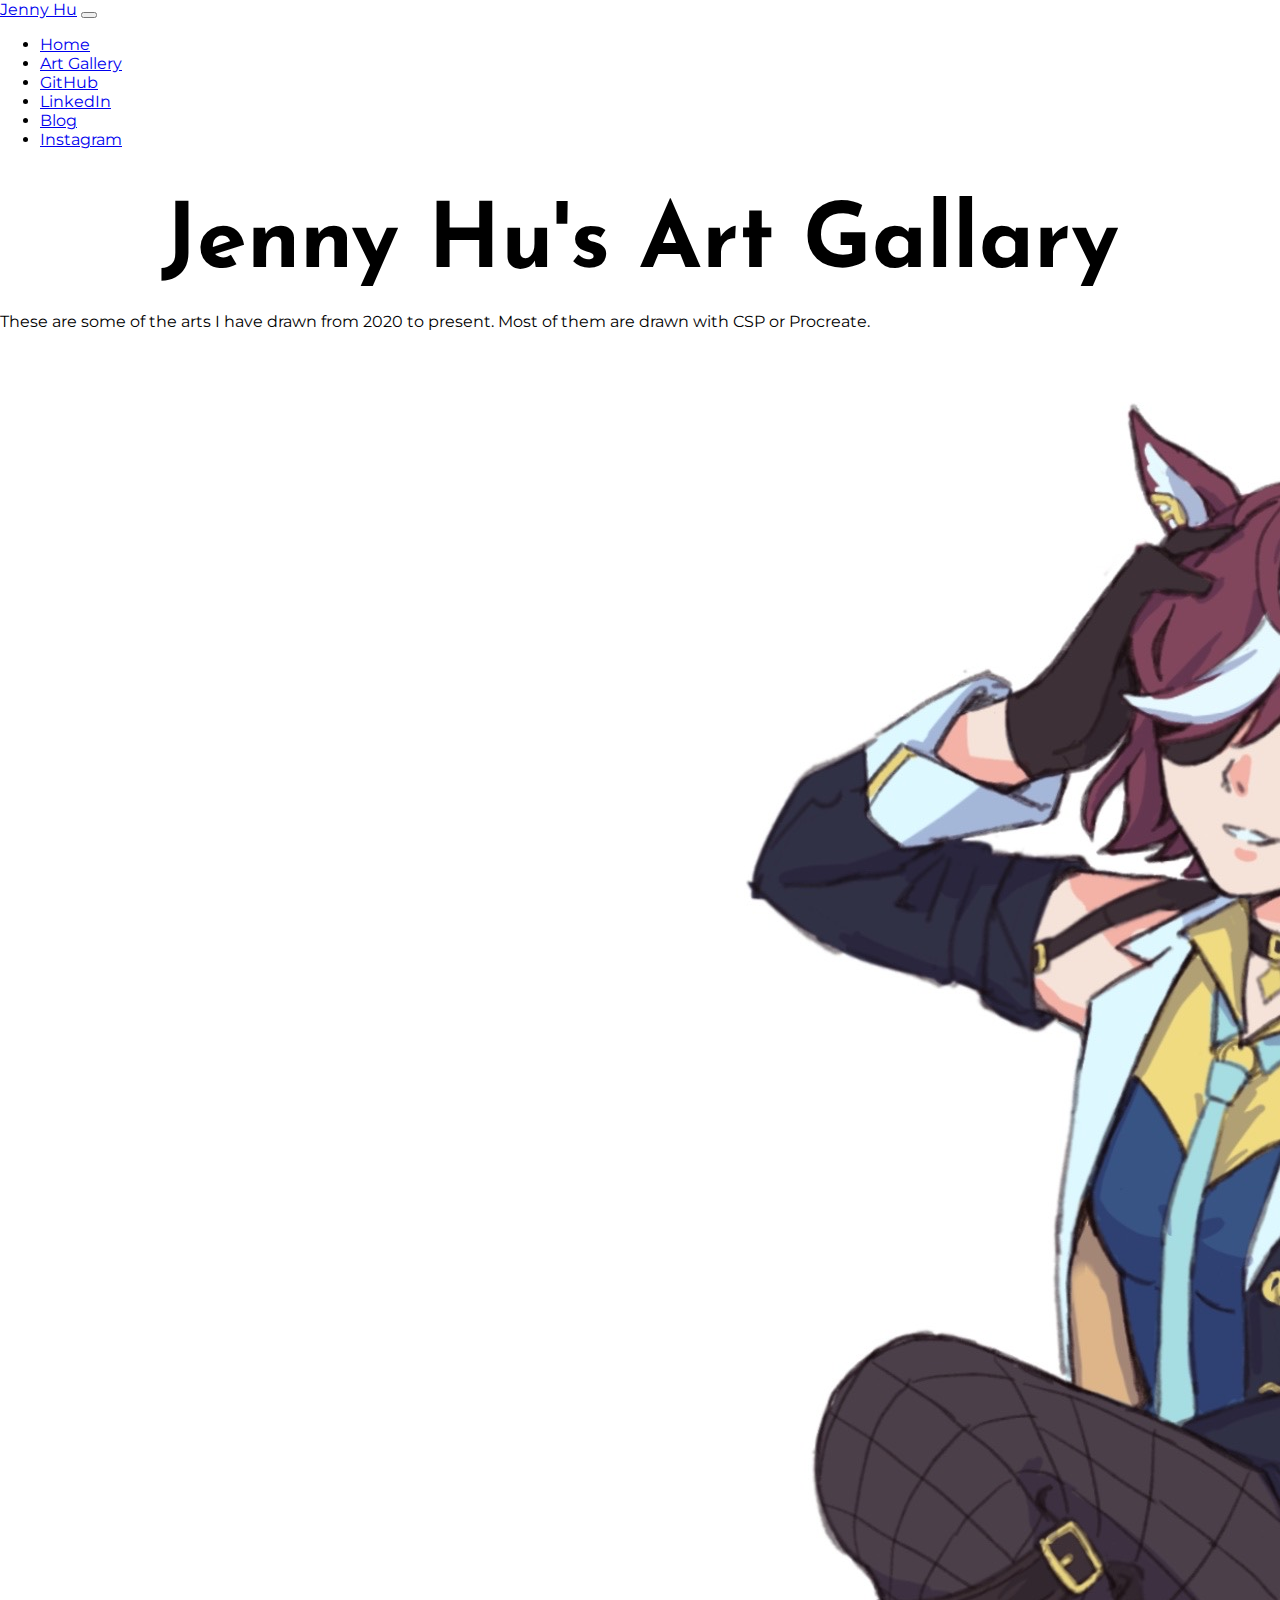
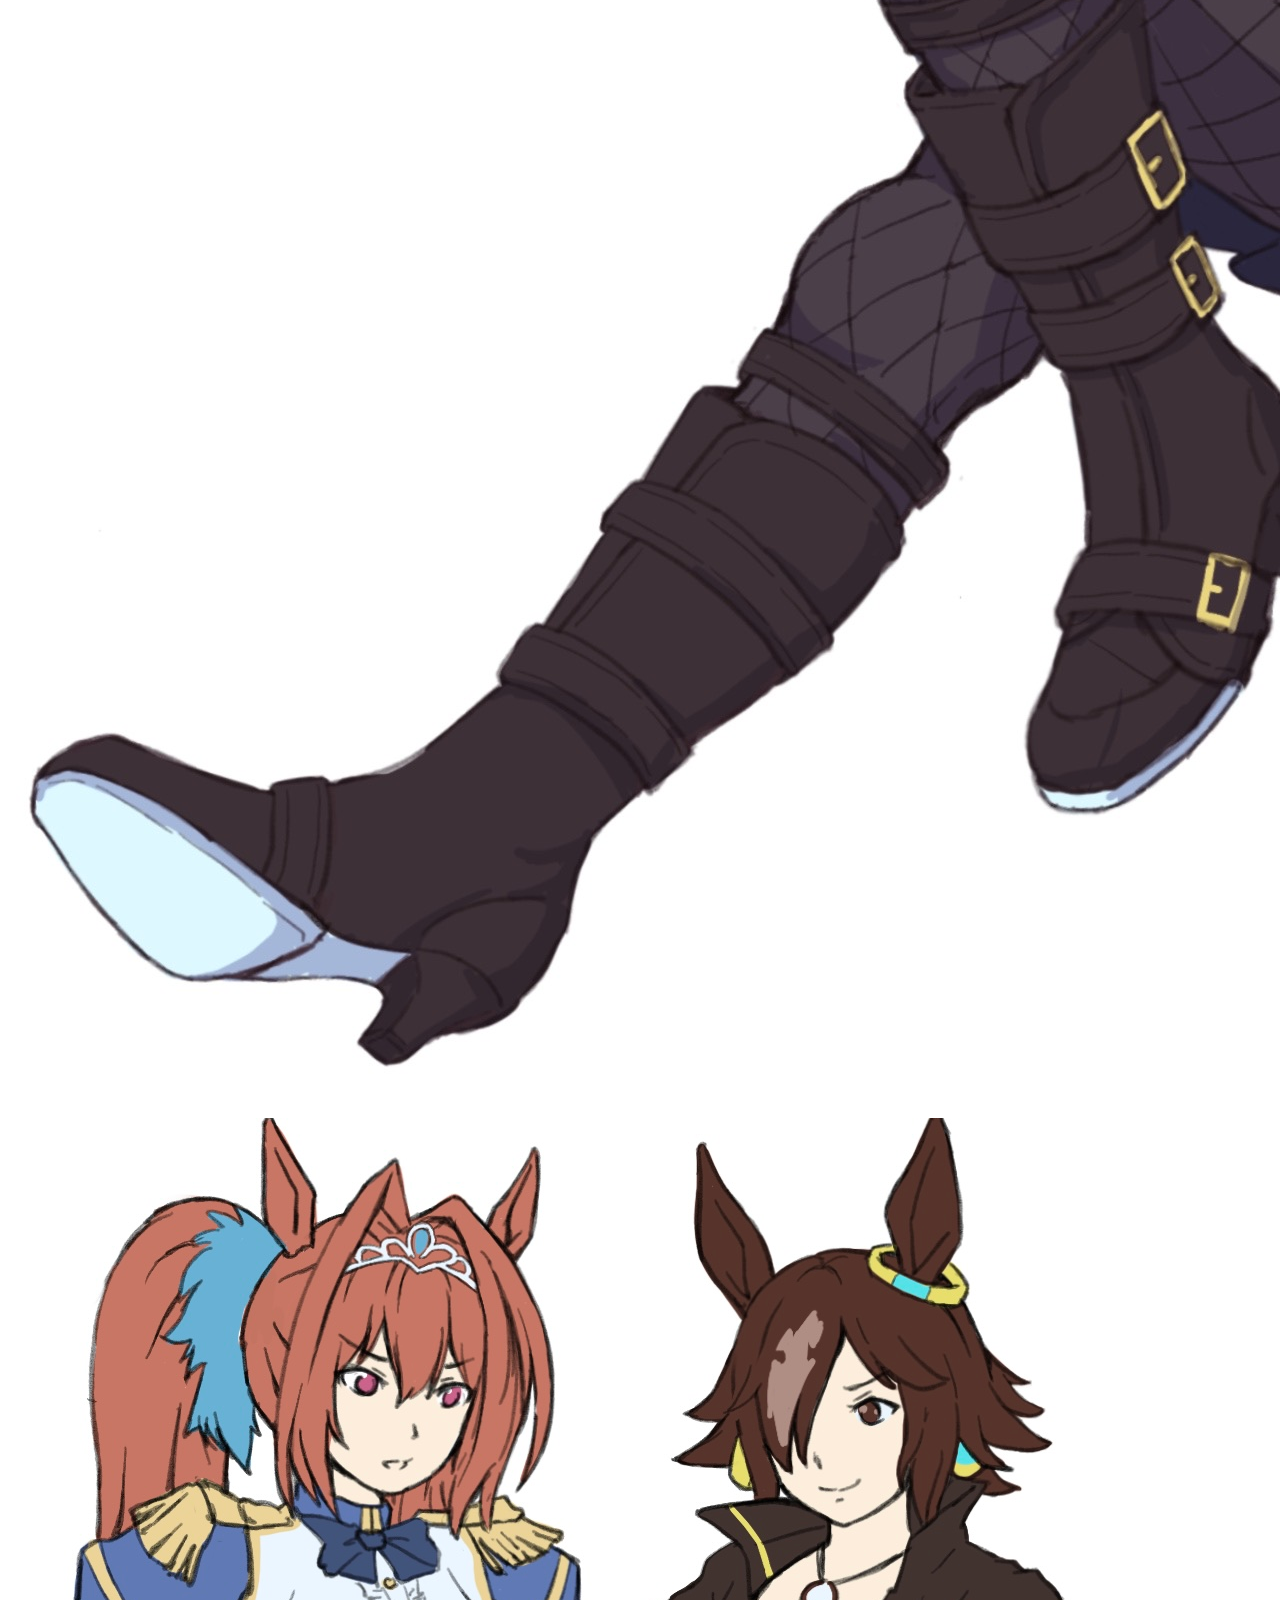
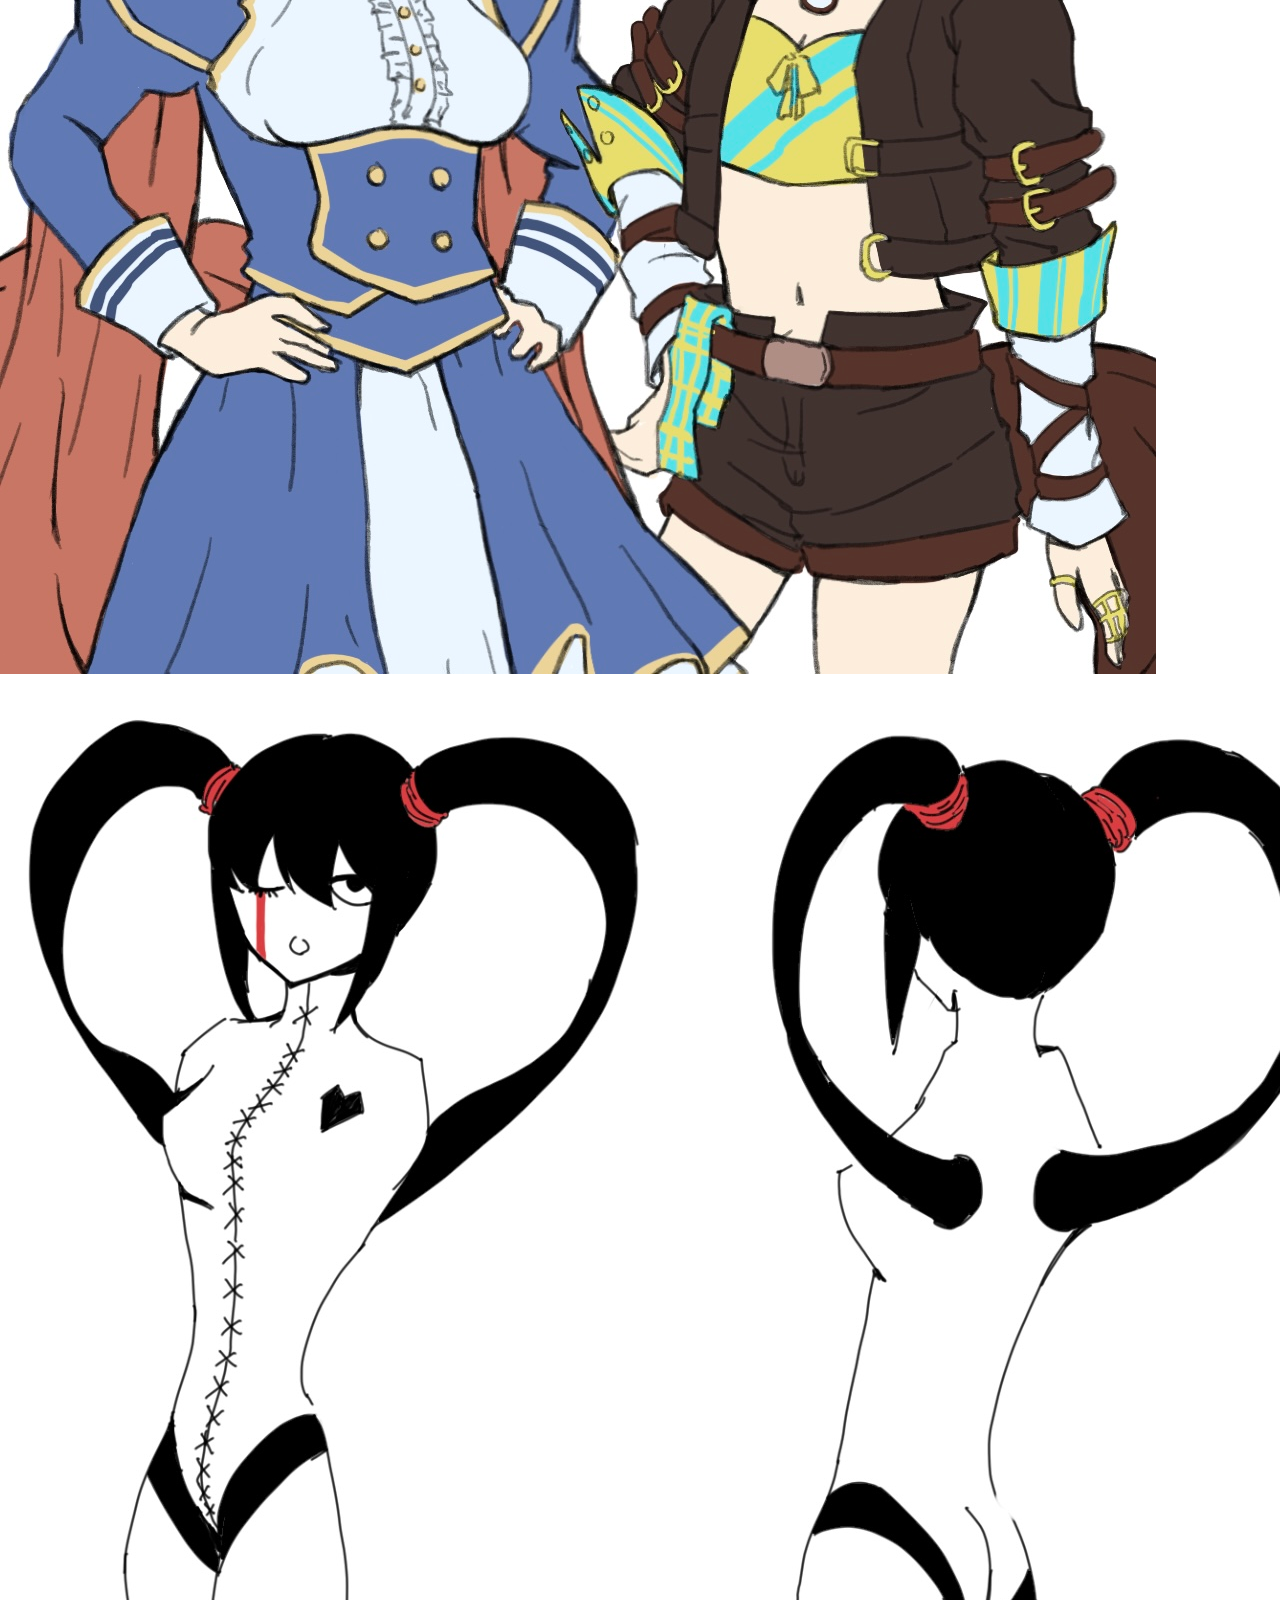
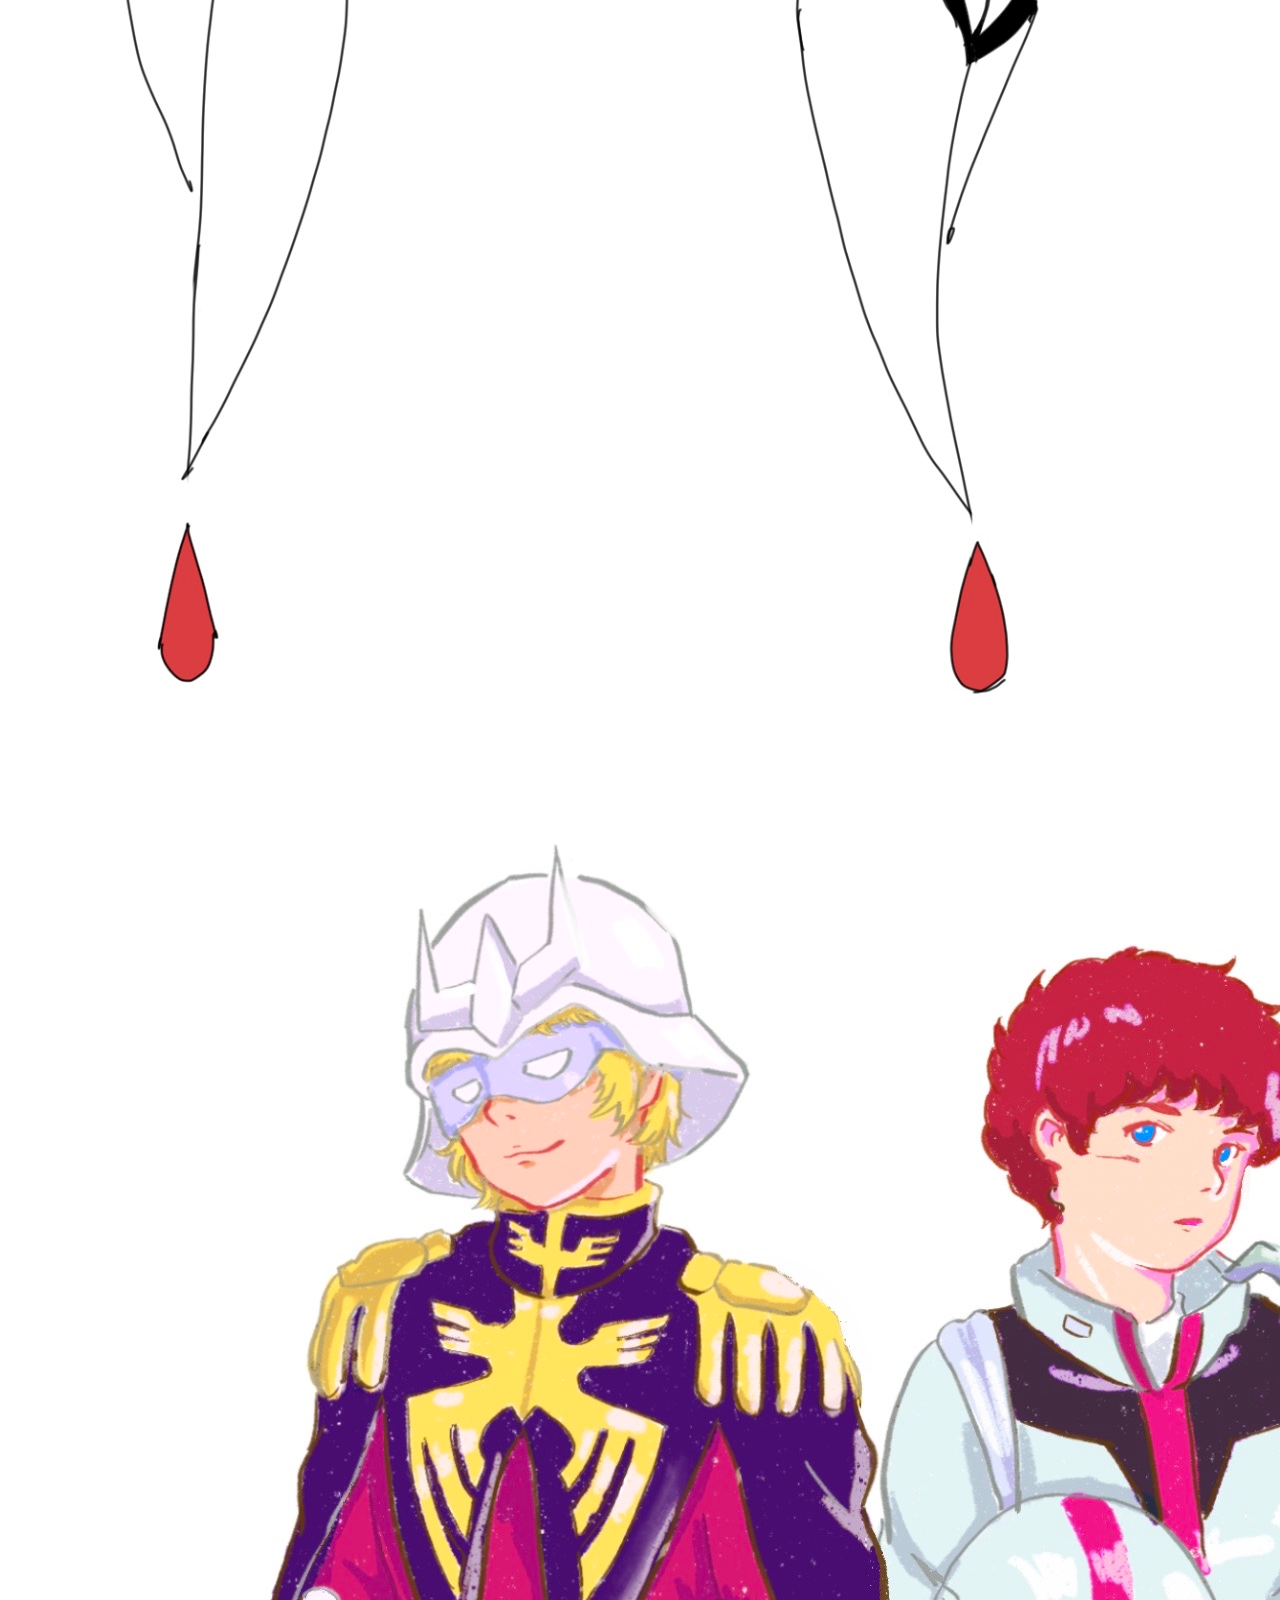
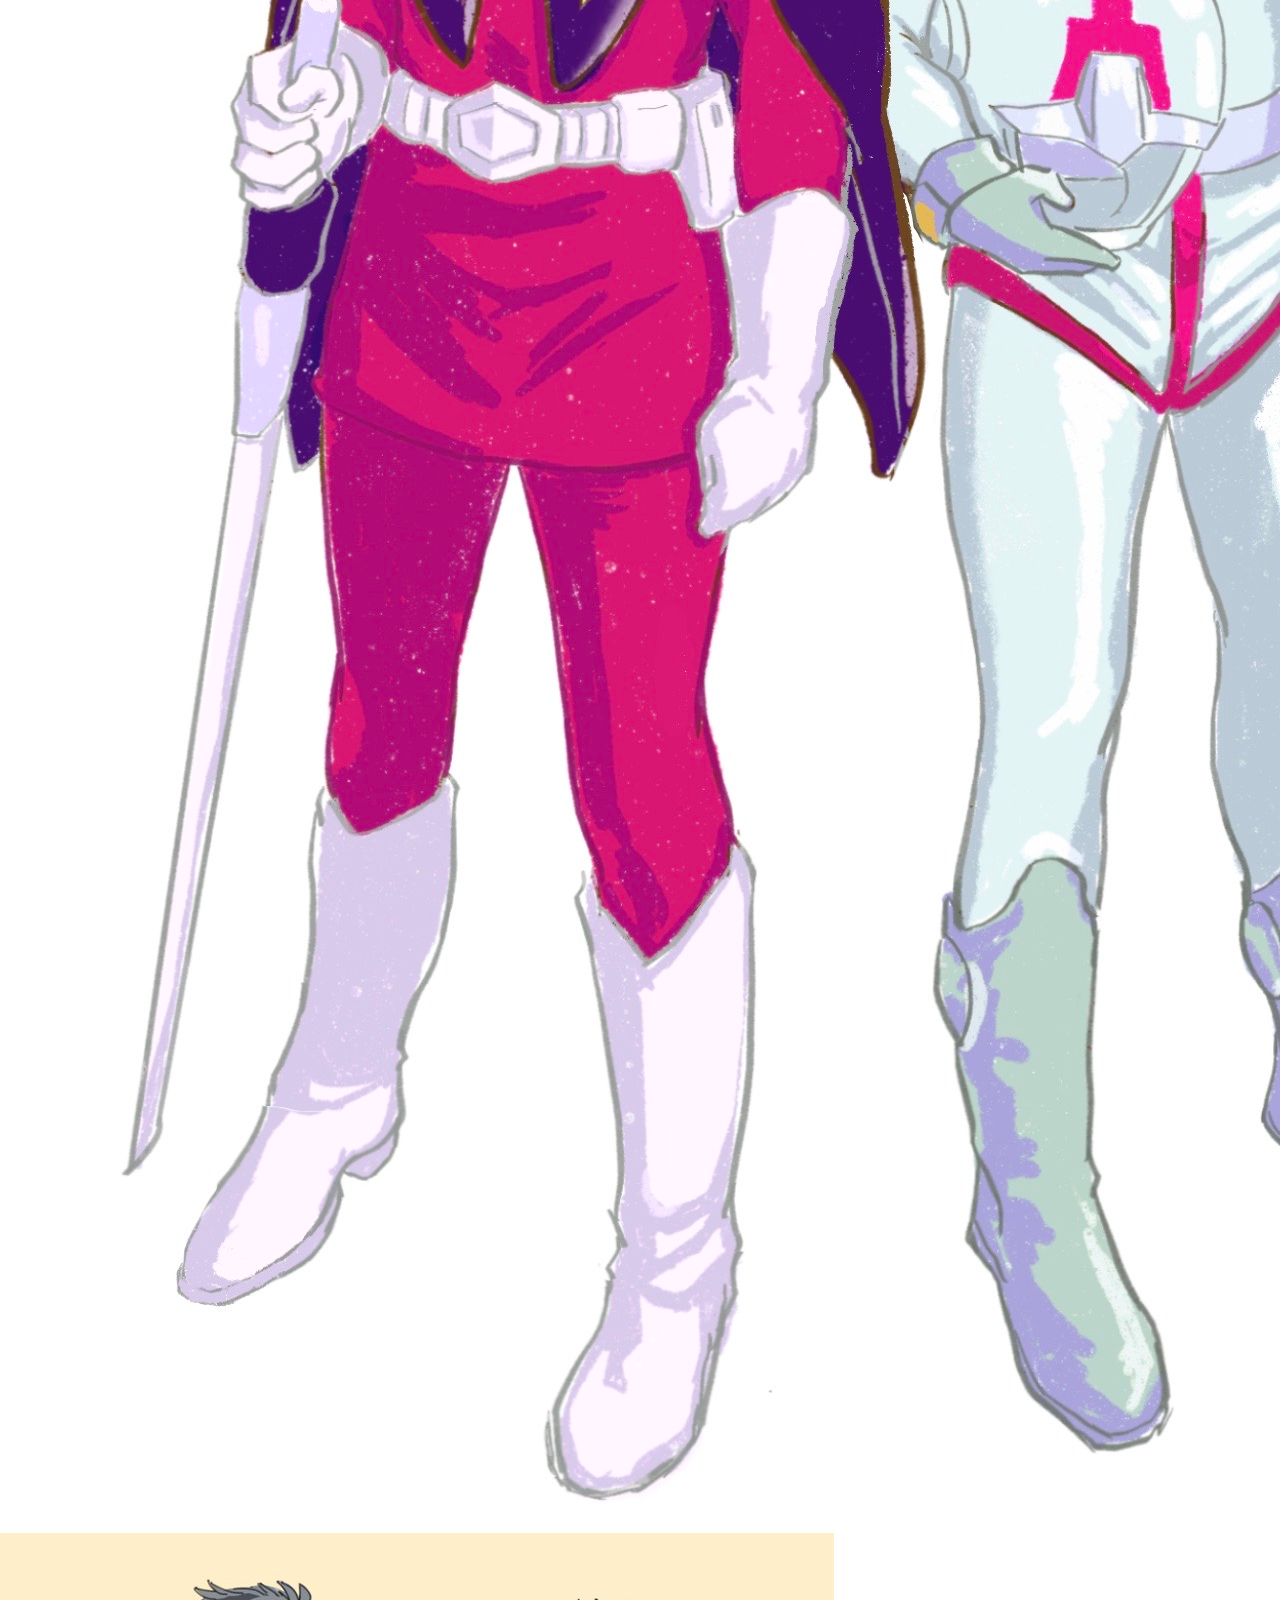
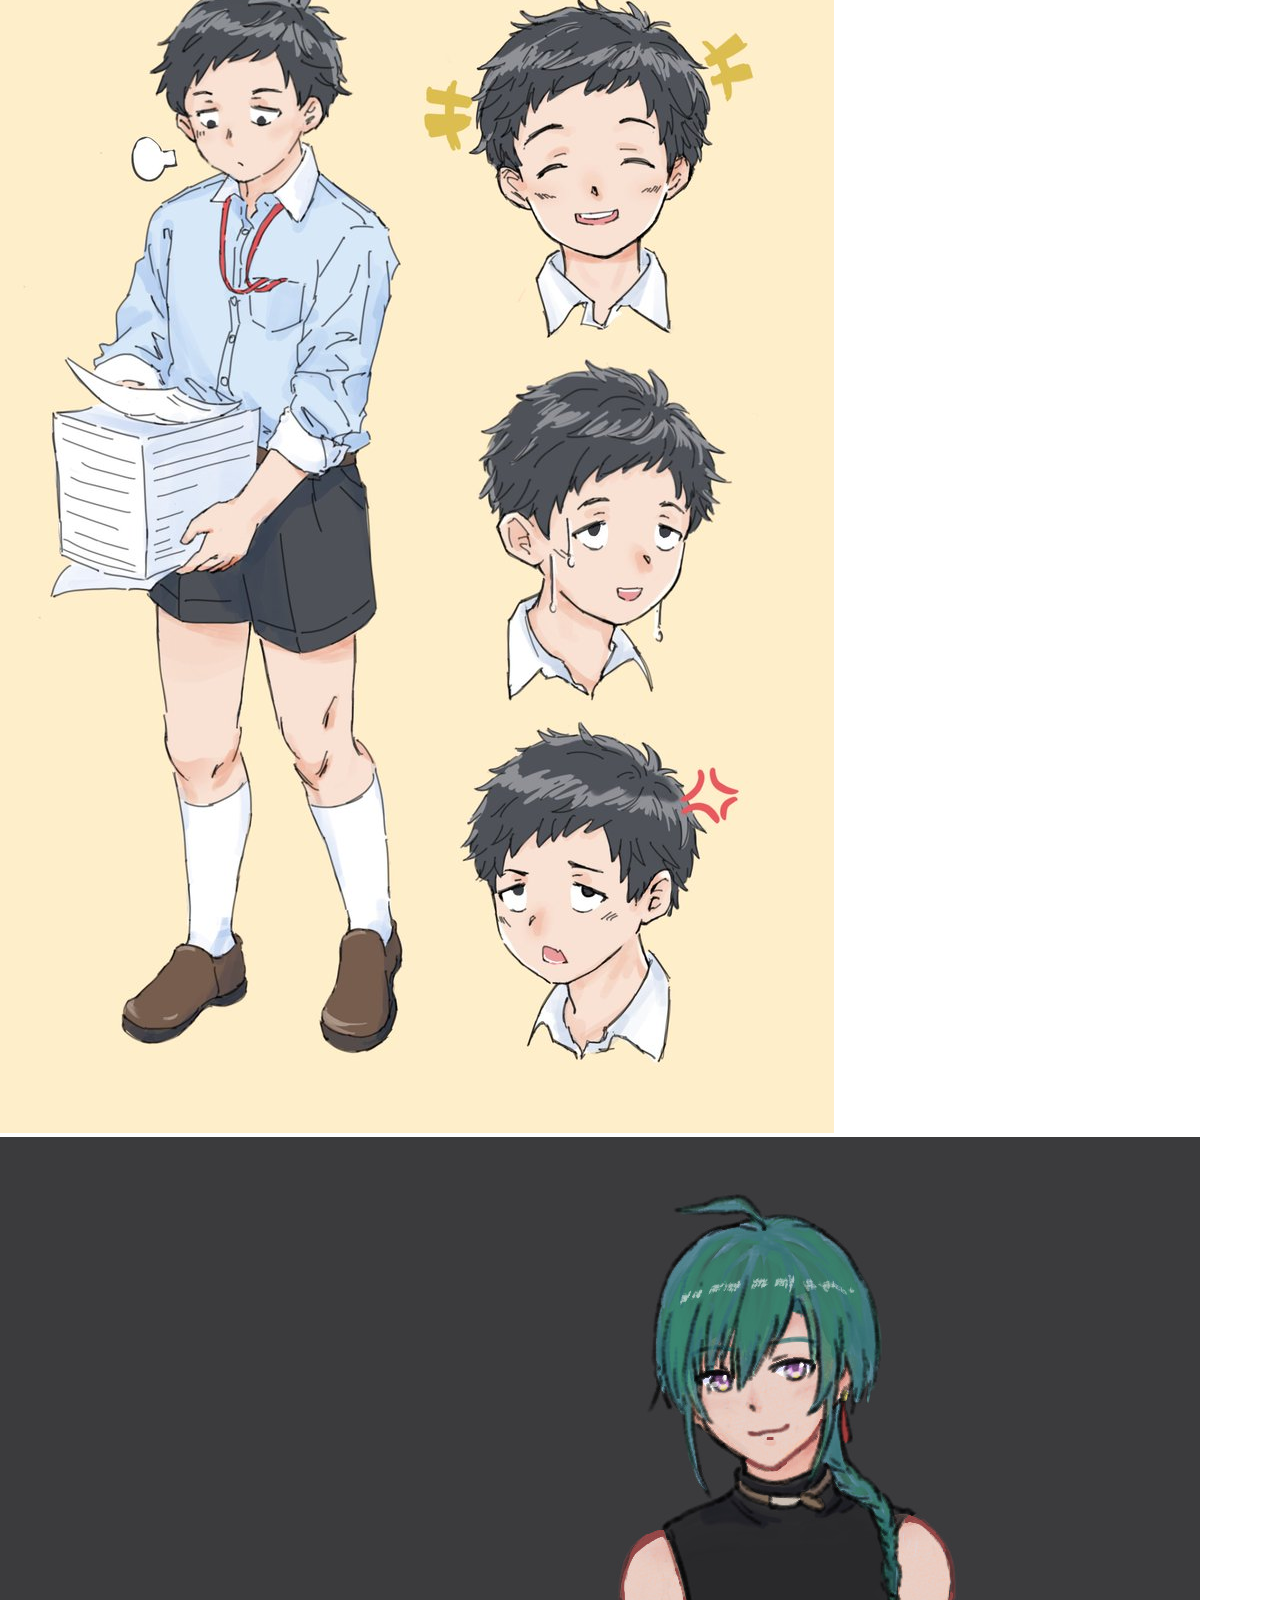
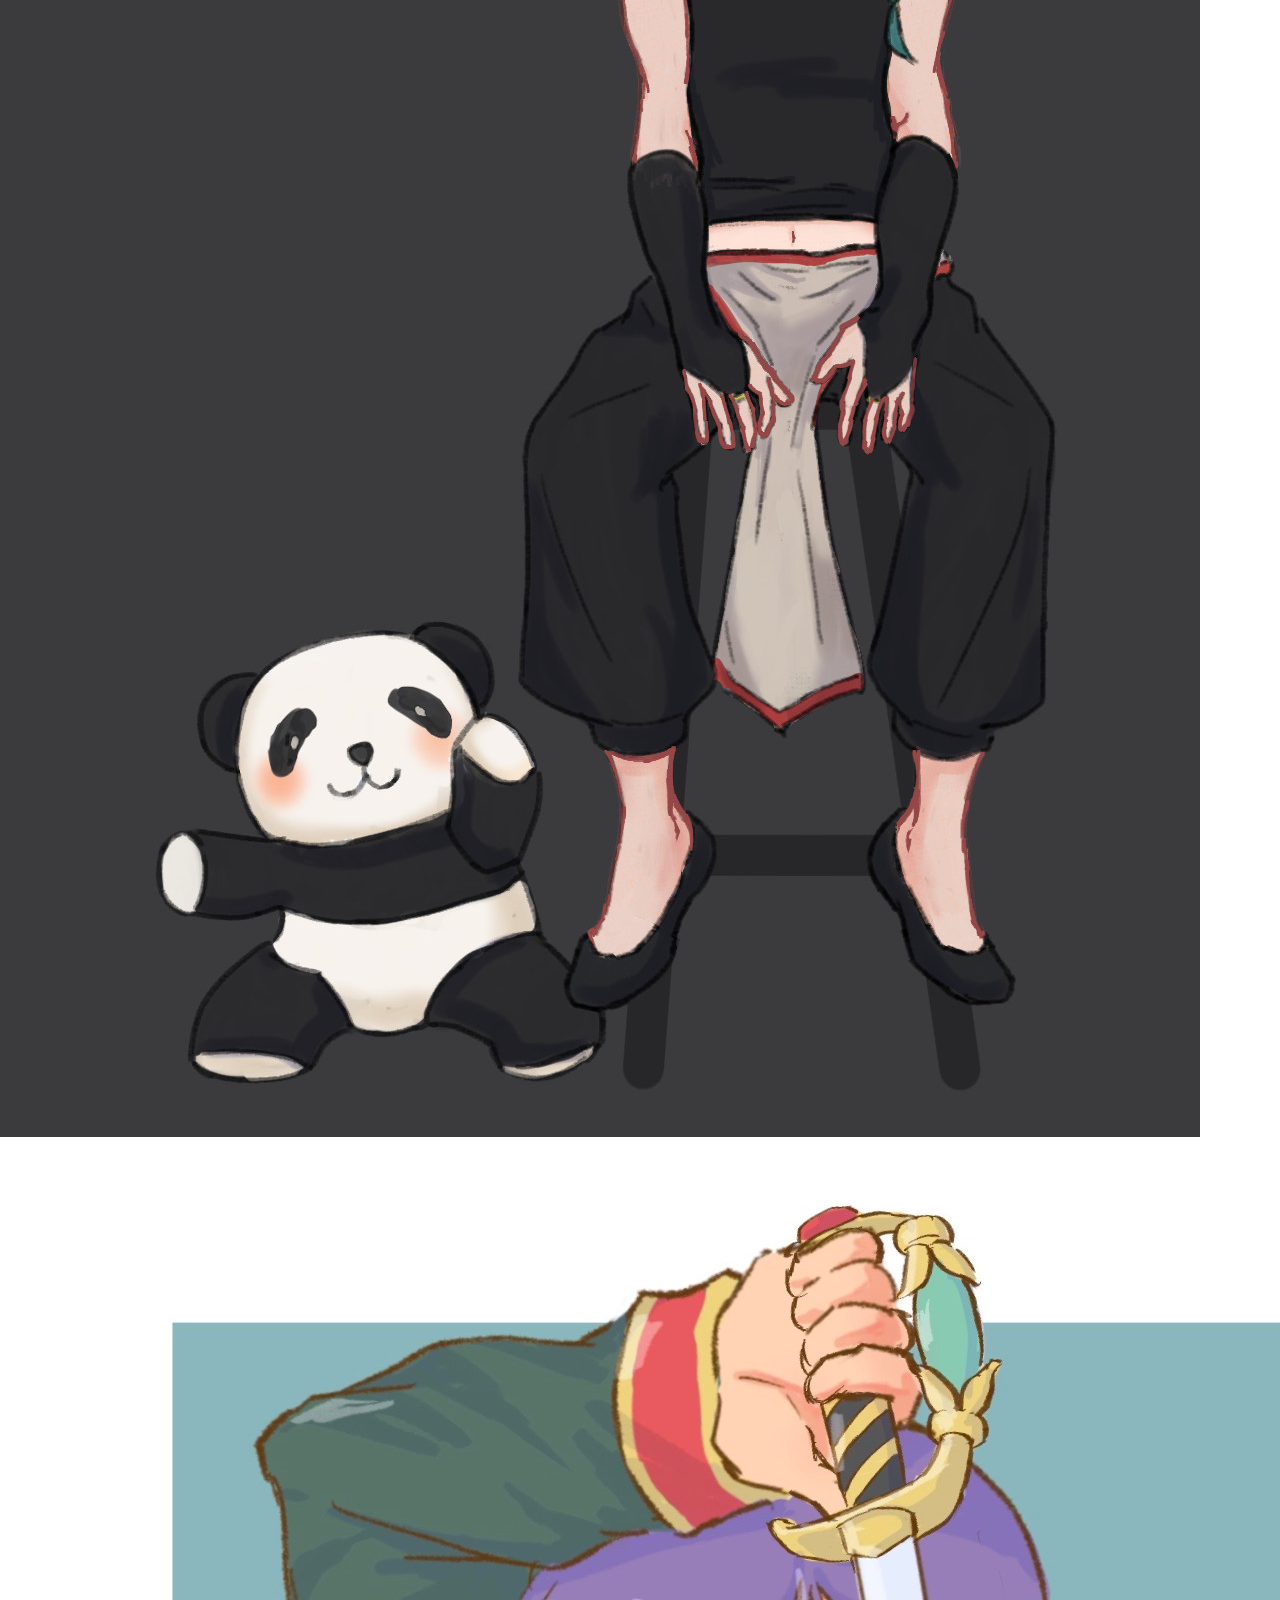
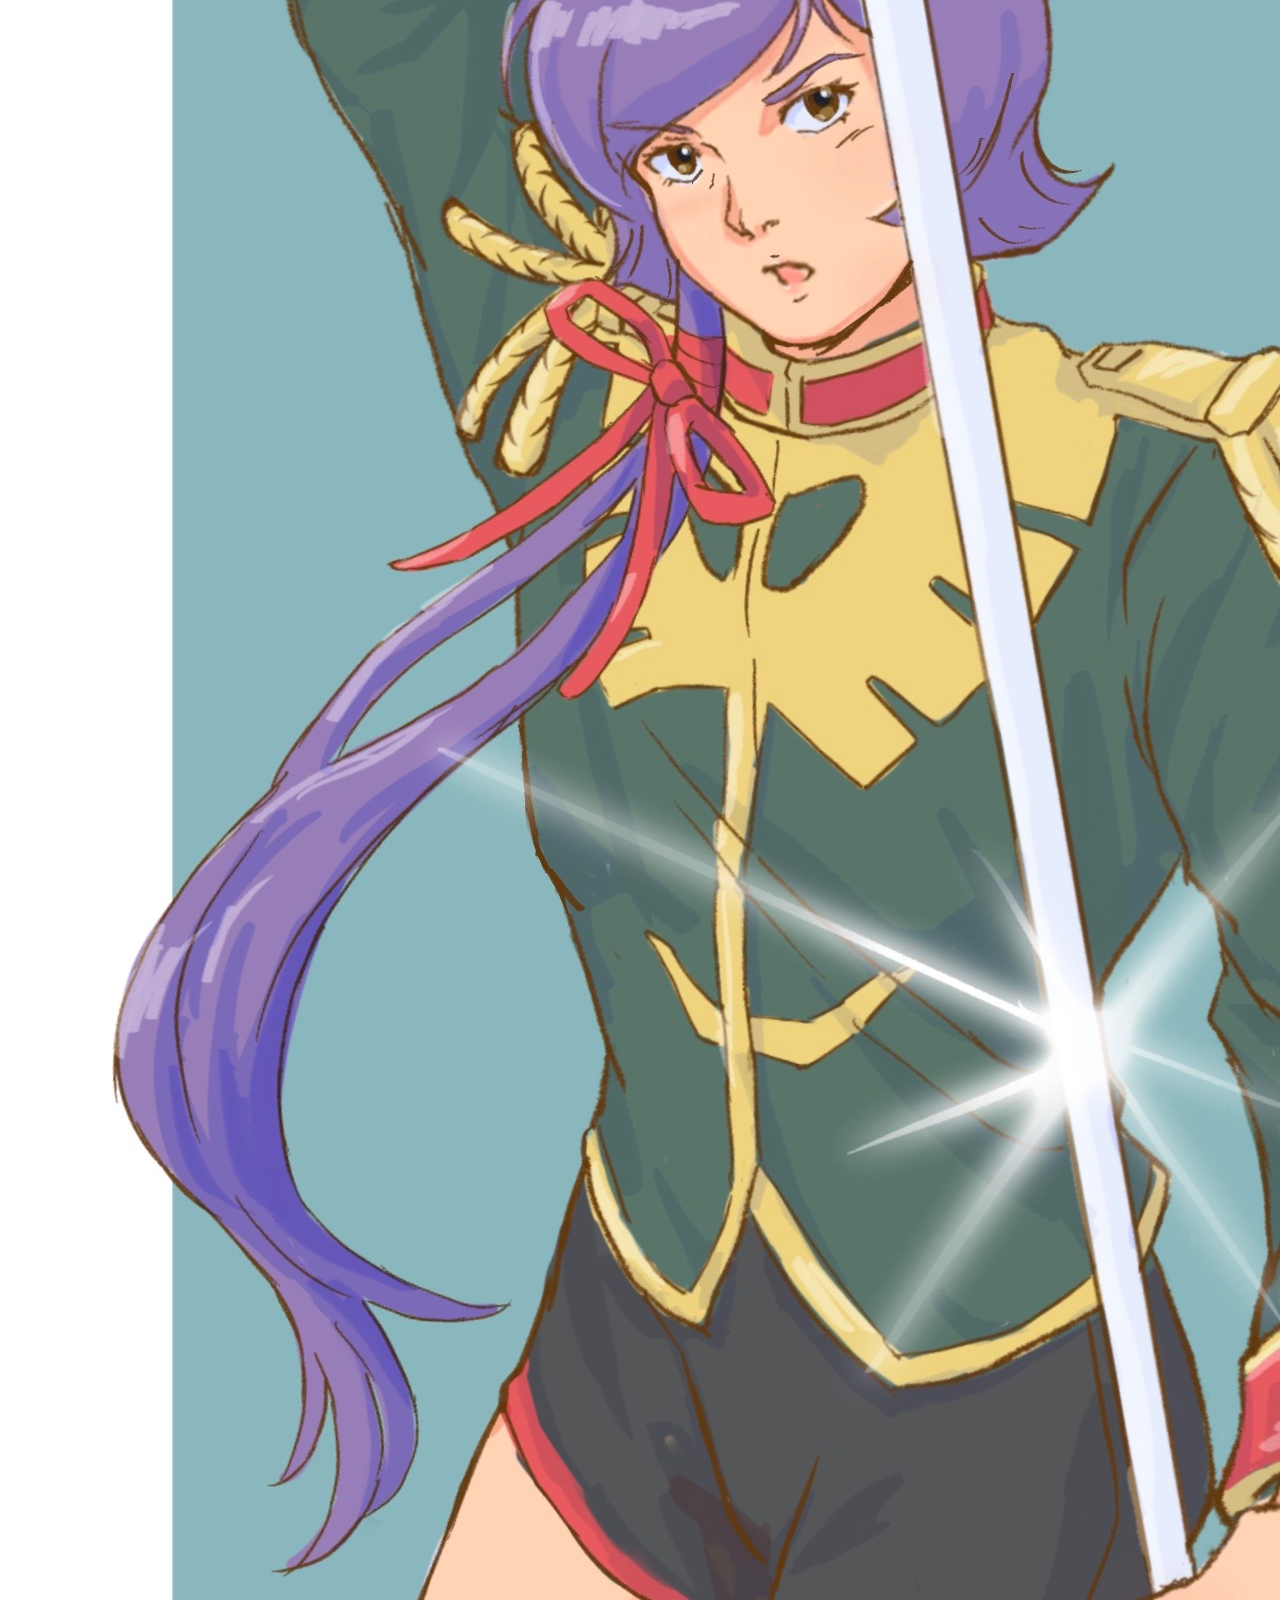
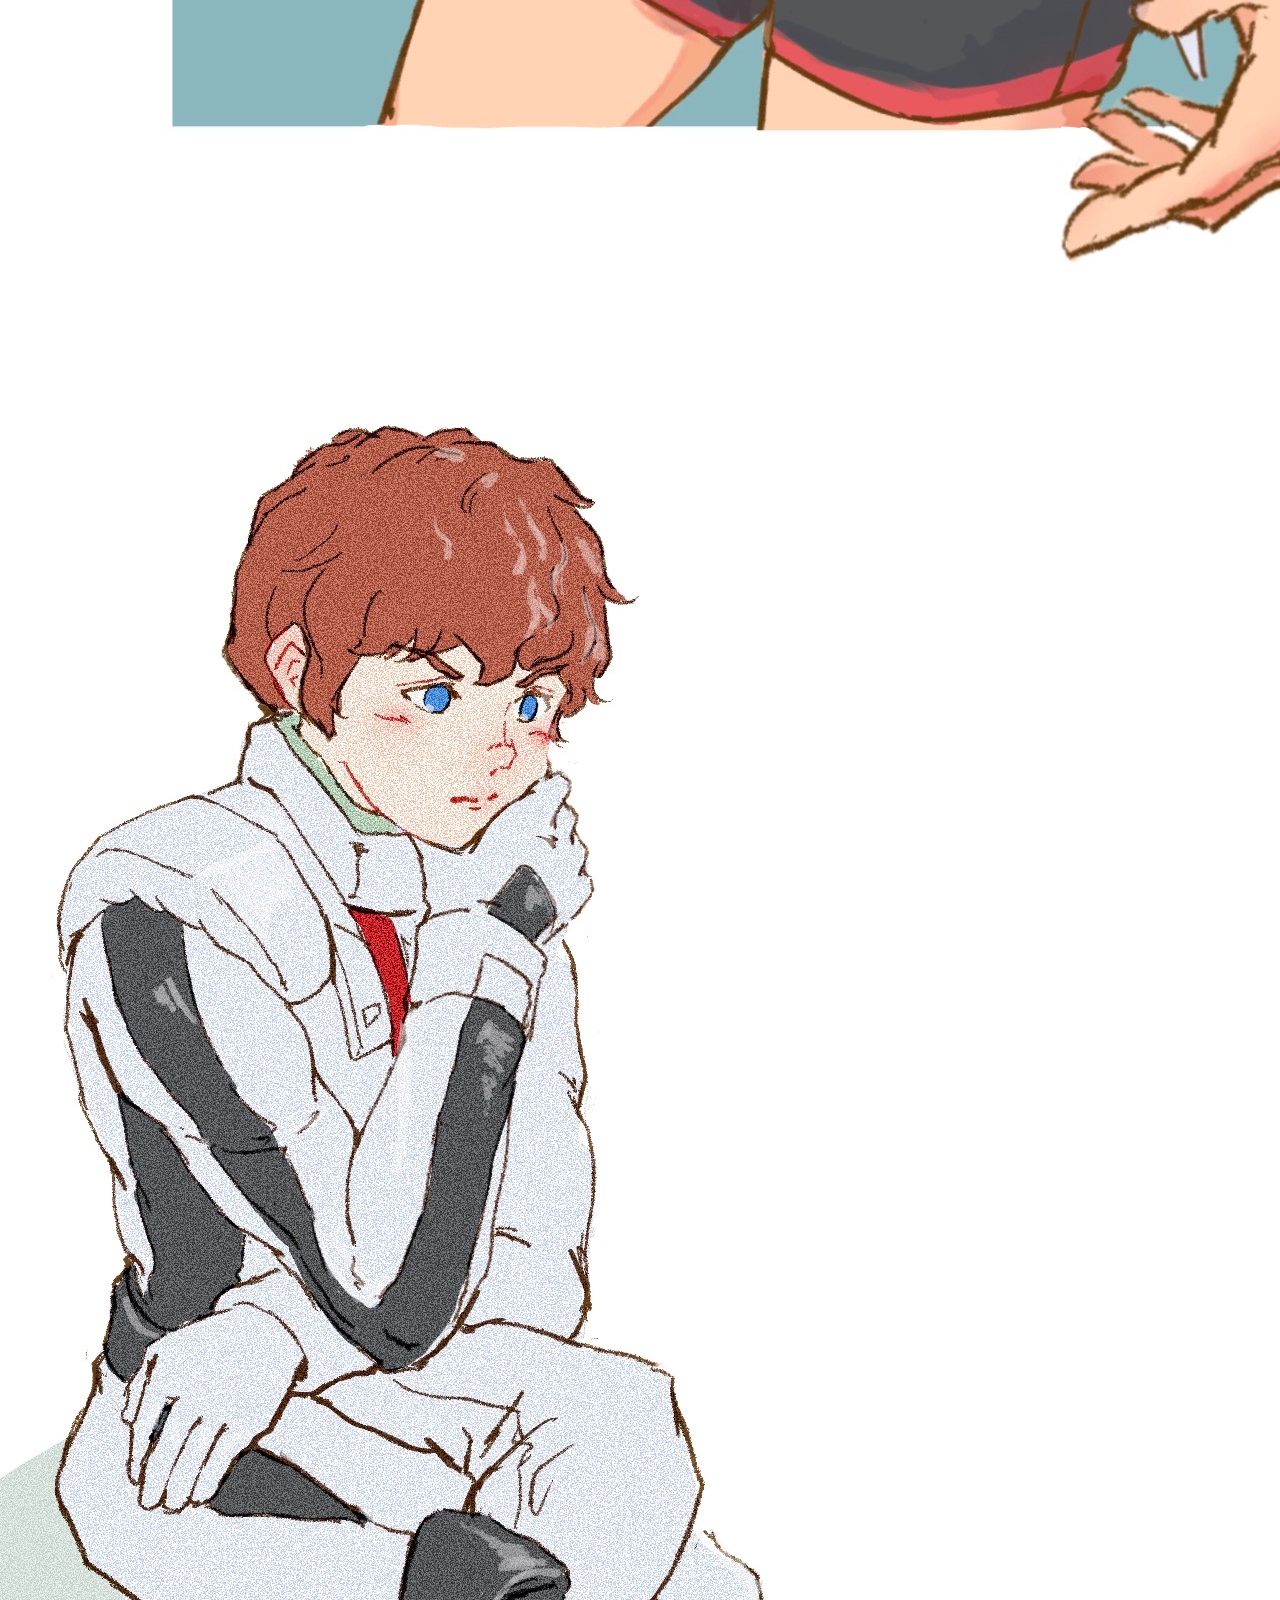
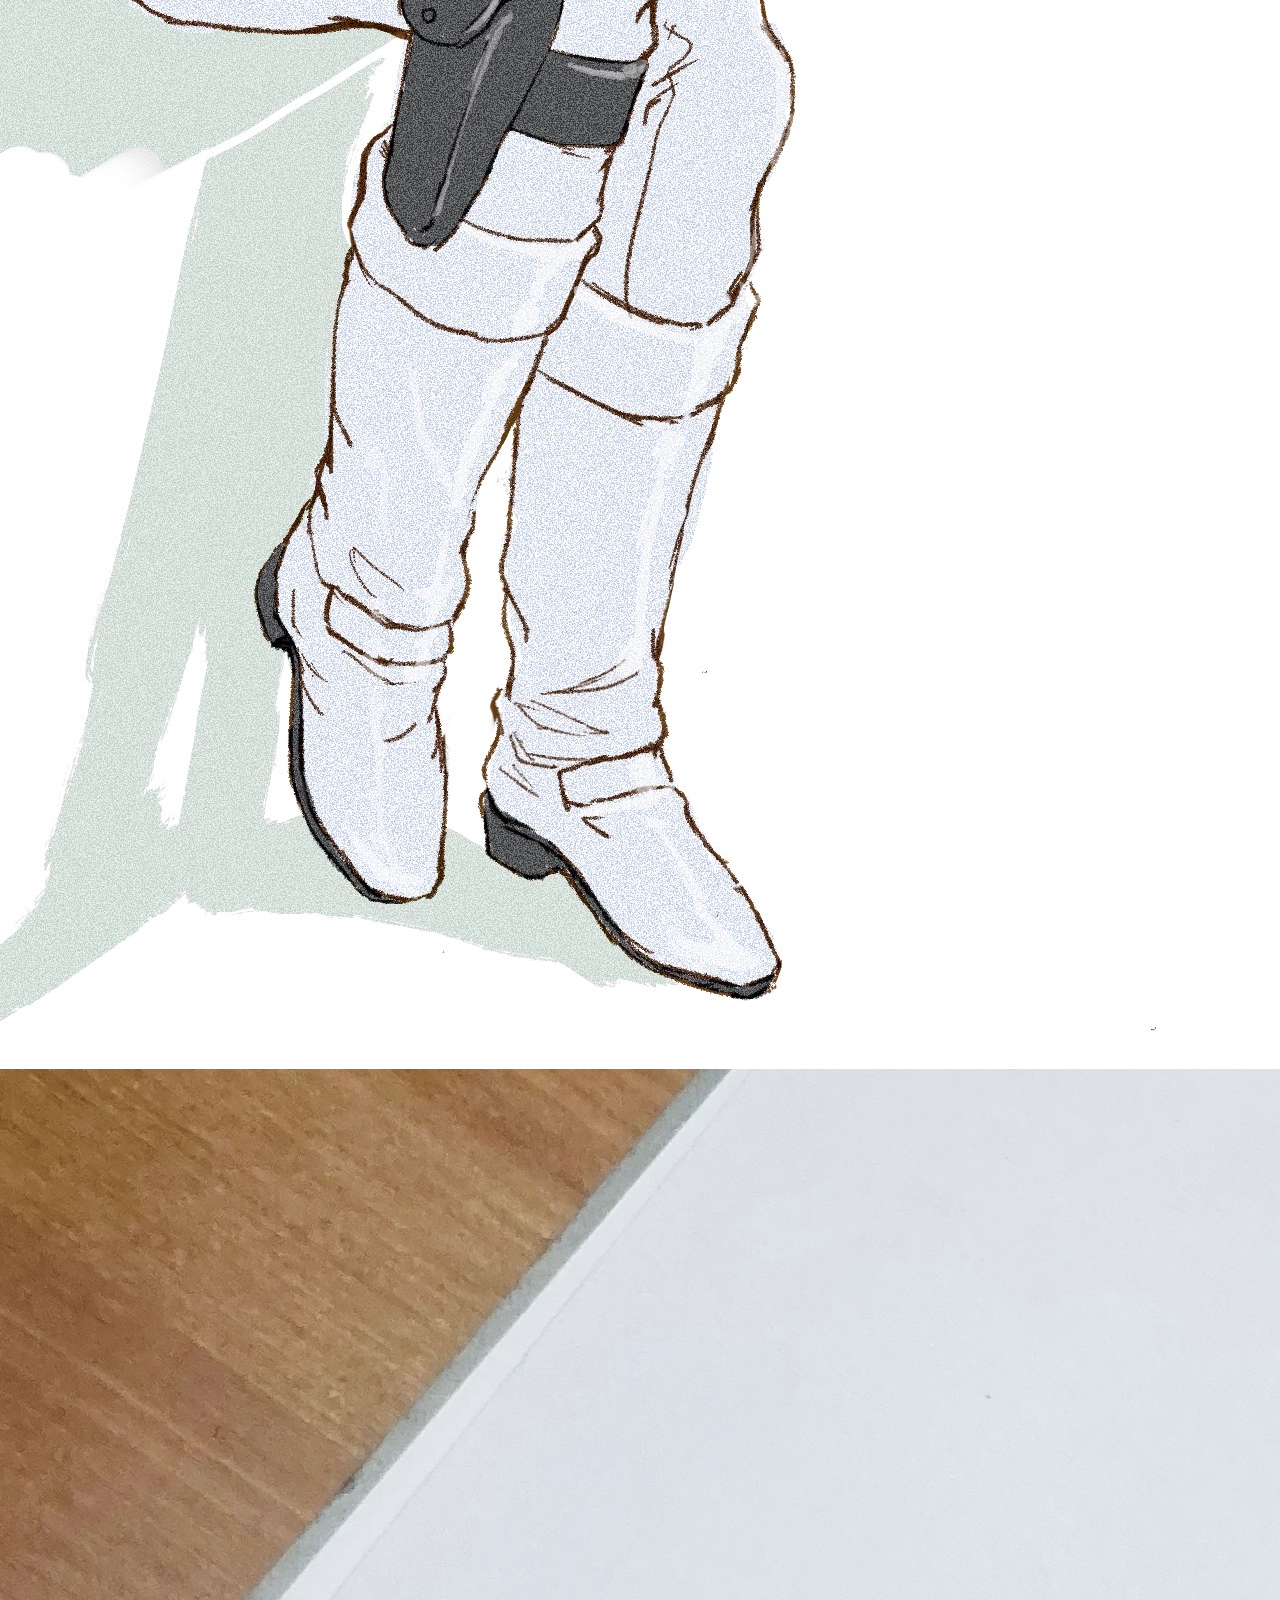
==== commit 028f8c42: "Deleted the art.css file" ====
--- a/gallery.html
+++ b/gallery.html
@@ -5,7 +5,7 @@
   <meta charset="utf-8">
   <meta name="viewport" content="width=device-width, initial-scale=1">
   <title>Art Gallery</title>
-  <link rel="stylesheet" href="css/art.css">
+  <link rel="stylesheet" href="css/style.css">
   <link rel="icon" href="favicon.ico">
   <link rel="preconnect" href="https://fonts.googleapis.com">
   <link rel="preconnect" href="https://fonts.gstatic.com" crossorigin>
--- a/css/style.css
+++ b/css/style.css
@@ -0,0 +1,93 @@
+body {
+    margin: 0;
+    font-family: 'Montserrat', sans-serif;
+}
+
+.php {
+  margin: 50px;
+}
+
+h1 {
+    text-align: center;
+    margin: 50px auto 0 auto;
+    font-family: 'Josefin Sans', sans-serif;
+    font-size: 5.625rem;
+}
+
+h2{
+  text-align: center;
+  font-family: 'Montserrat', sans-serif;
+  font-size: 2.5rem;
+  font-weight: normal;
+}
+
+h3{
+  font-family: 'Montserrat', sans-serif;
+}
+
+p{
+  font-family: 'Montserrat', sans-serif;
+  line-height: 2;
+}
+
+
+.top-container{
+  position: relative;
+  padding-top: 250px;
+  padding-bottom: 250px;
+  background-image: url('../images/homepage.png');
+  background-repeat: no-repeat;
+  background-position: center;
+  background-size: cover;
+}
+
+.middle-container{
+  margin: 100px auto 50px auto;
+}
+
+
+.profile{
+  margin: auto auto 50px auto;
+}
+
+.galaxy-shooter-div {
+  margin: auto;
+}
+
+
+
+.homepage{
+  position: absolute;
+  bottom: 0;
+}
+
+
+.intro{
+  width: 70%;
+  margin: auto;
+}
+
+.skill-row{
+  width: 70%;
+  margin: 30px auto;
+  text-align: left;
+}
+
+a.inner-link {
+  color: #CD5D7D;
+  font-family: 'Montserrat', sans-serif;
+  text-decoration: none;
+  margin:auto;
+  font-weight: bold;
+}
+
+.contact-message{
+  width: 40%;
+  margin: 40px auto 60px;
+}
+
+
+
+.copyright{
+  text-align: center;
+}
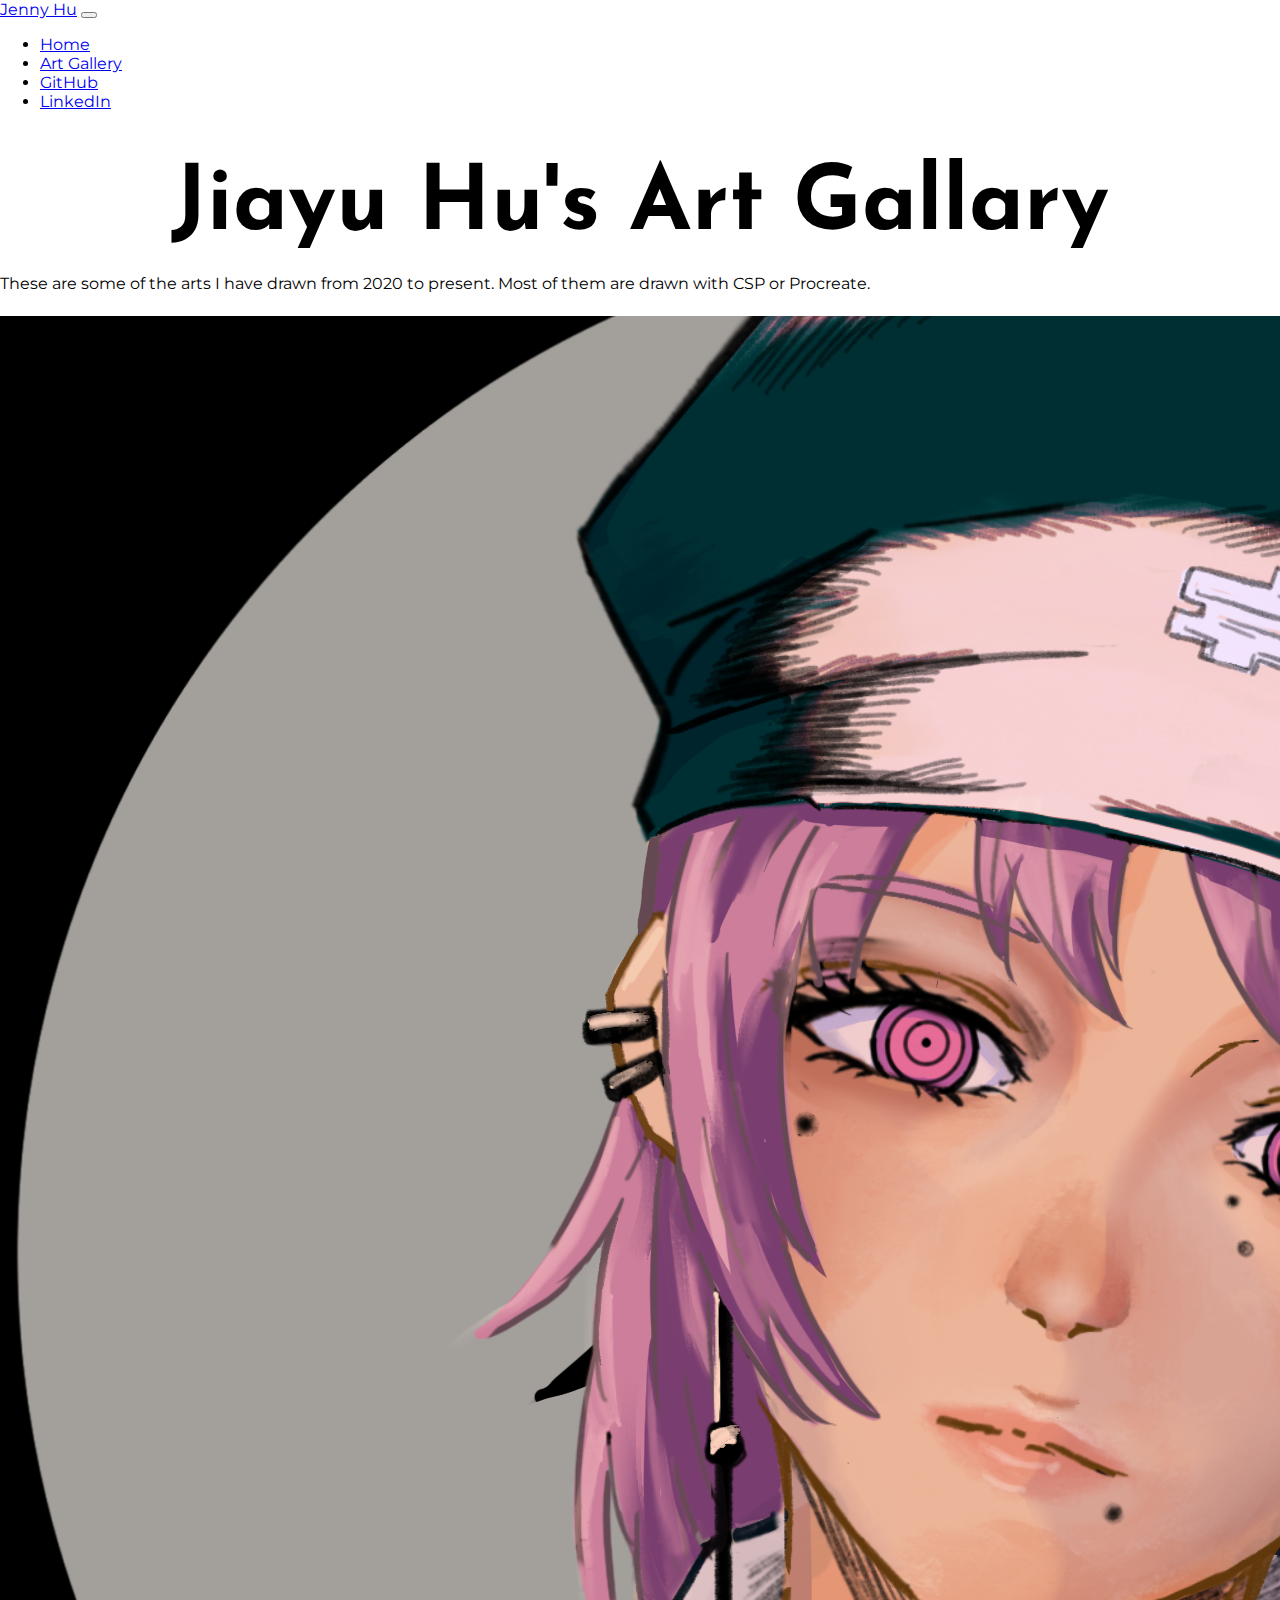
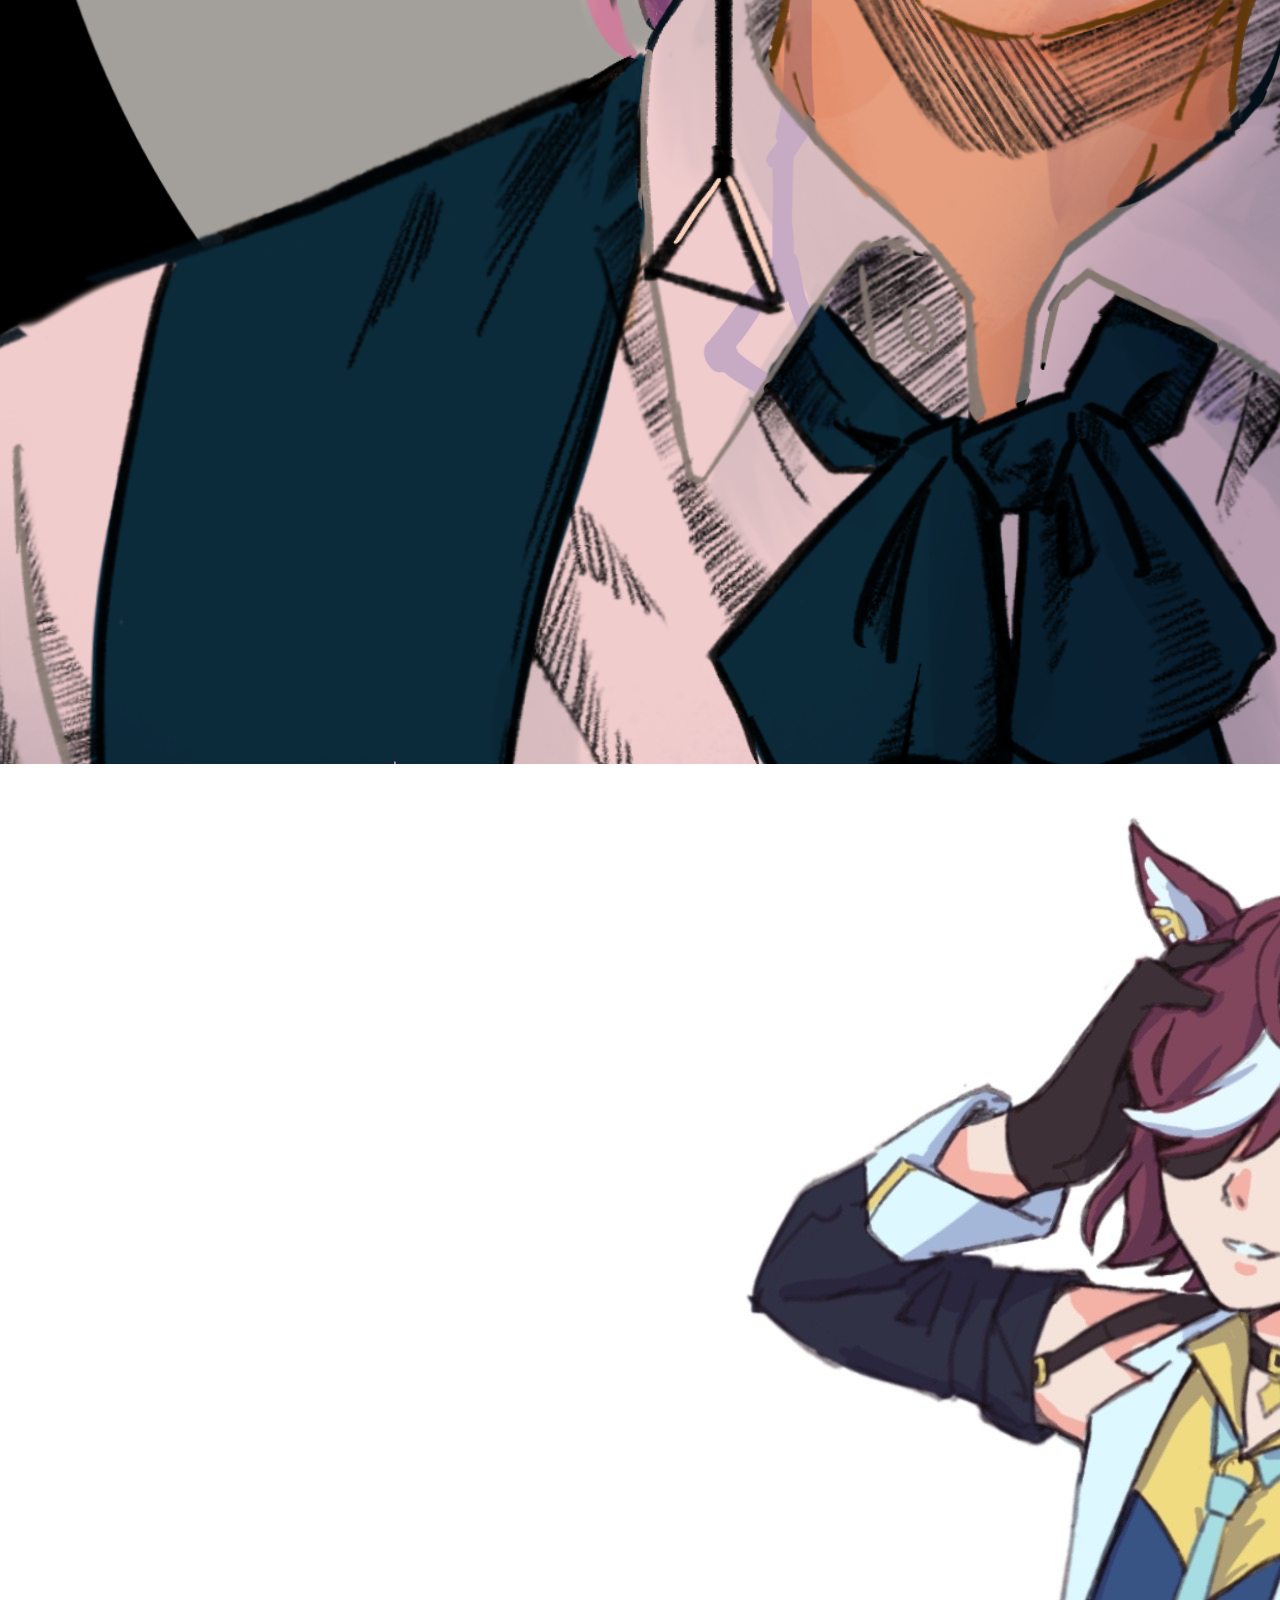
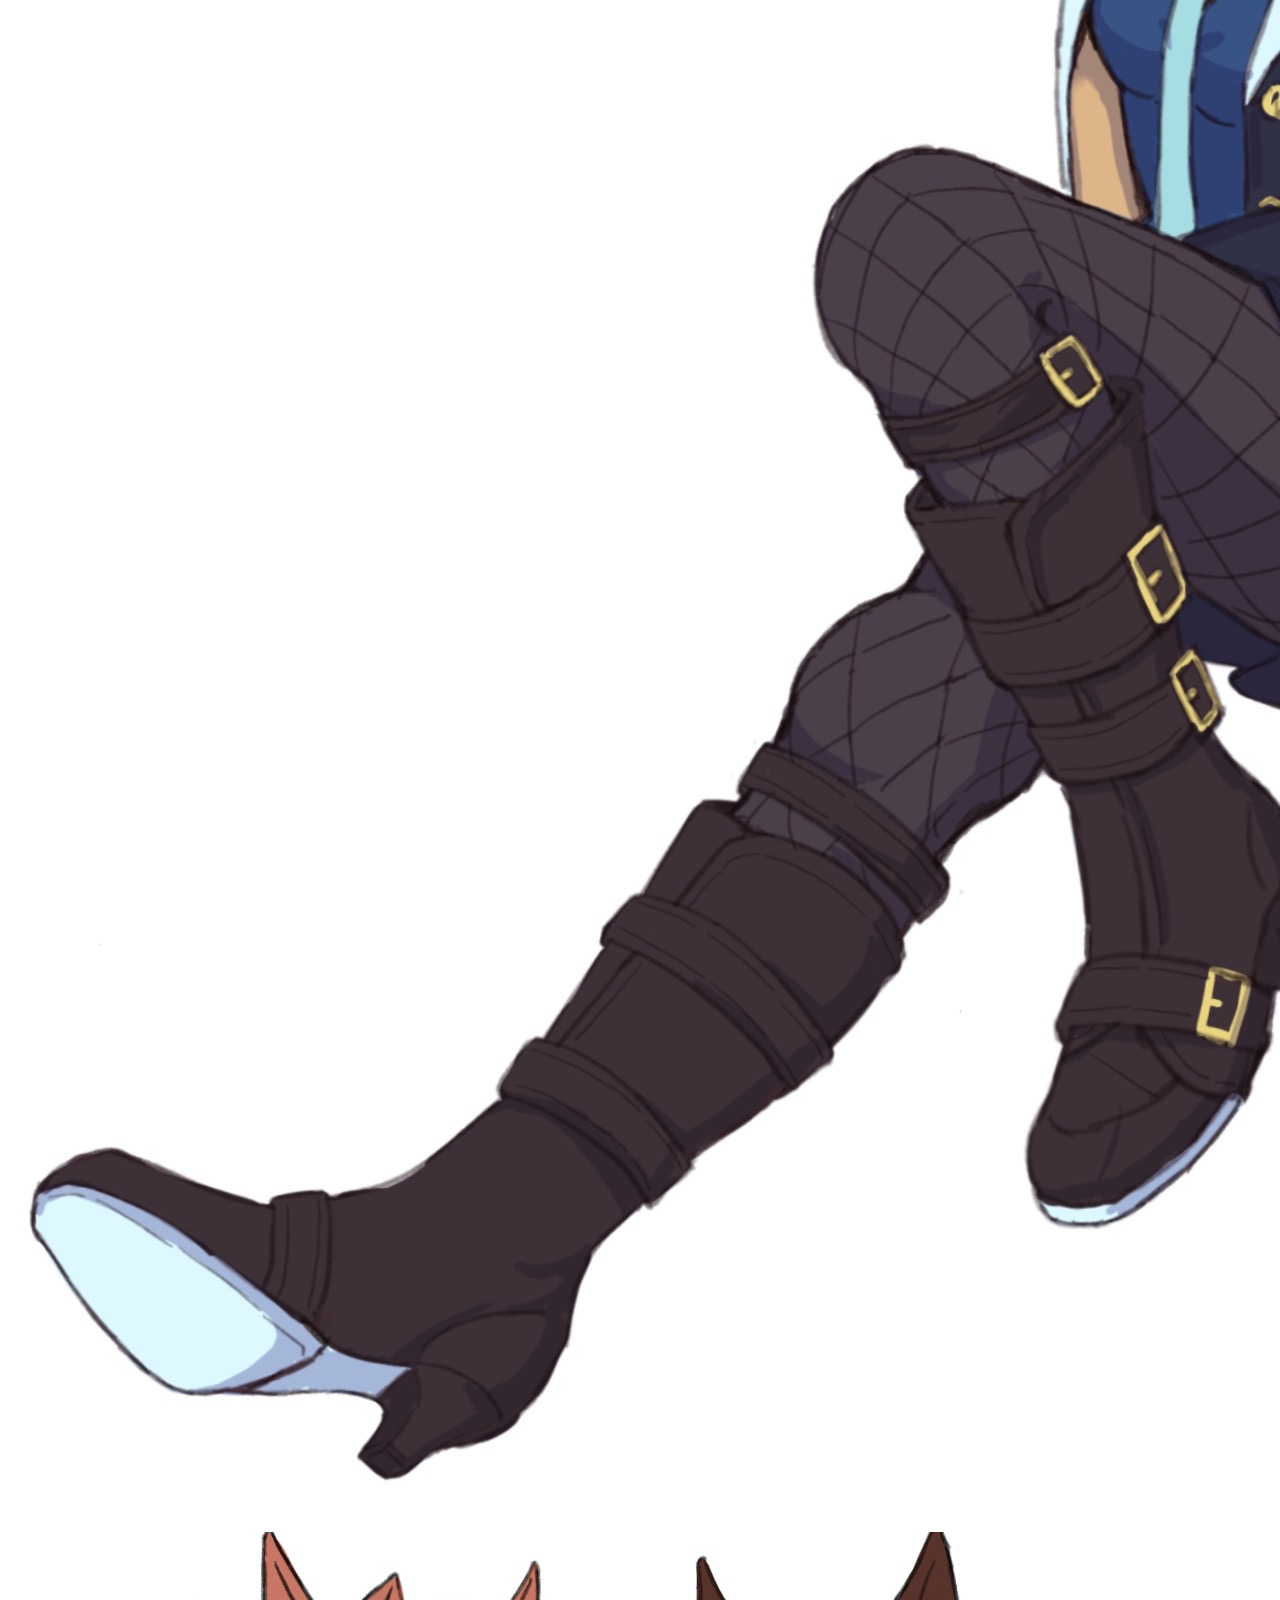
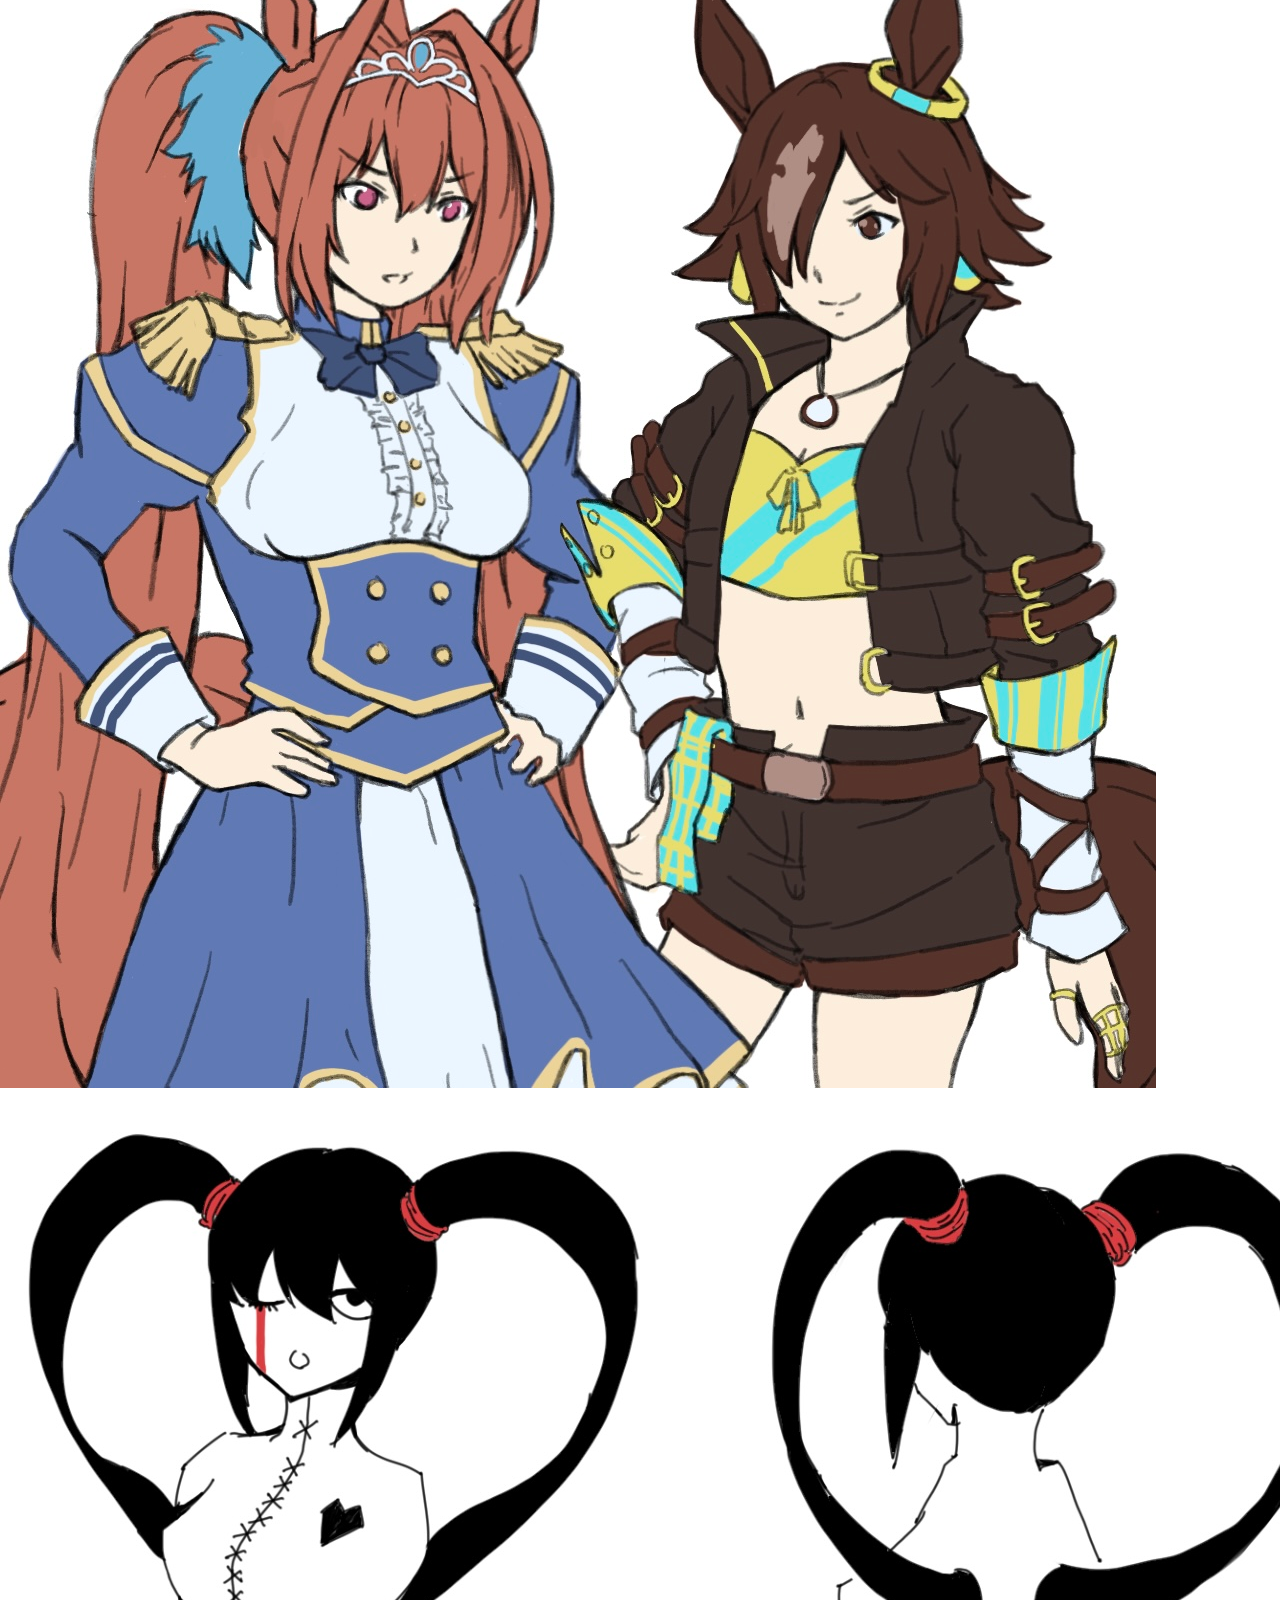
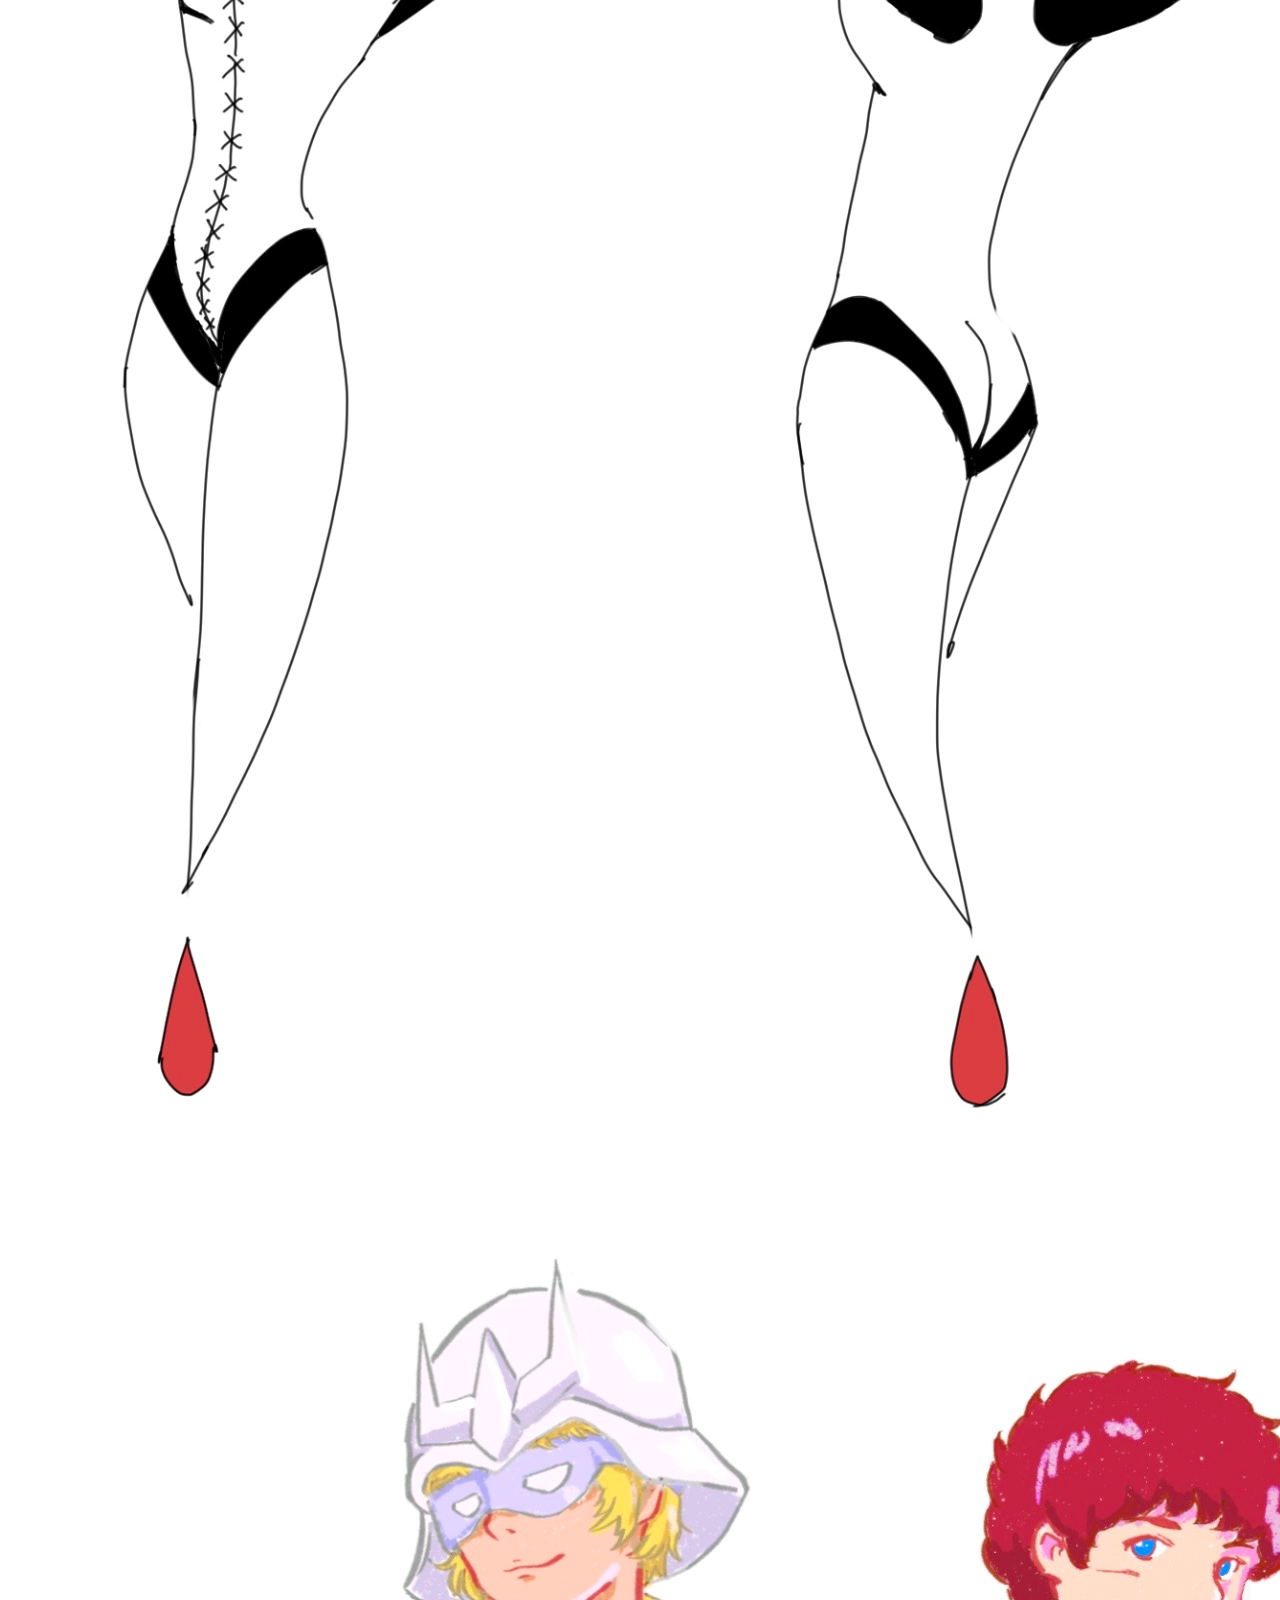
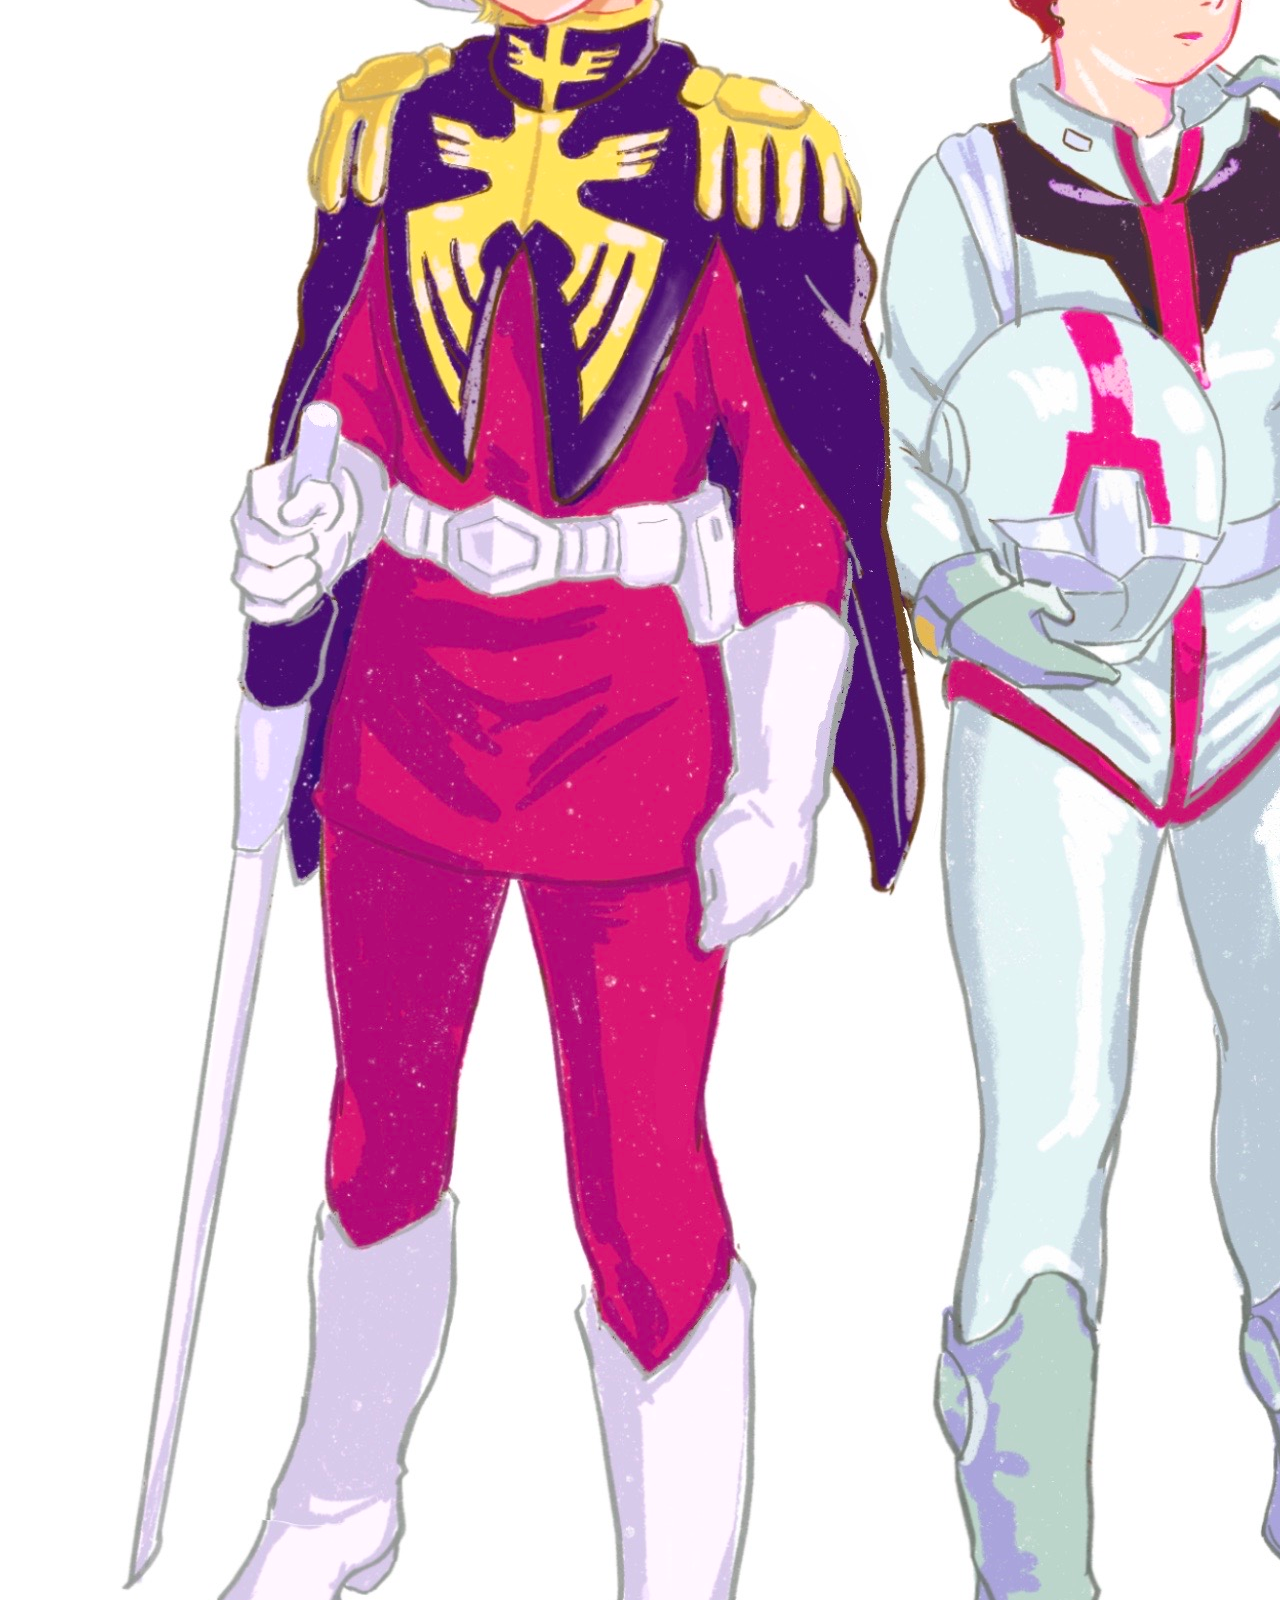
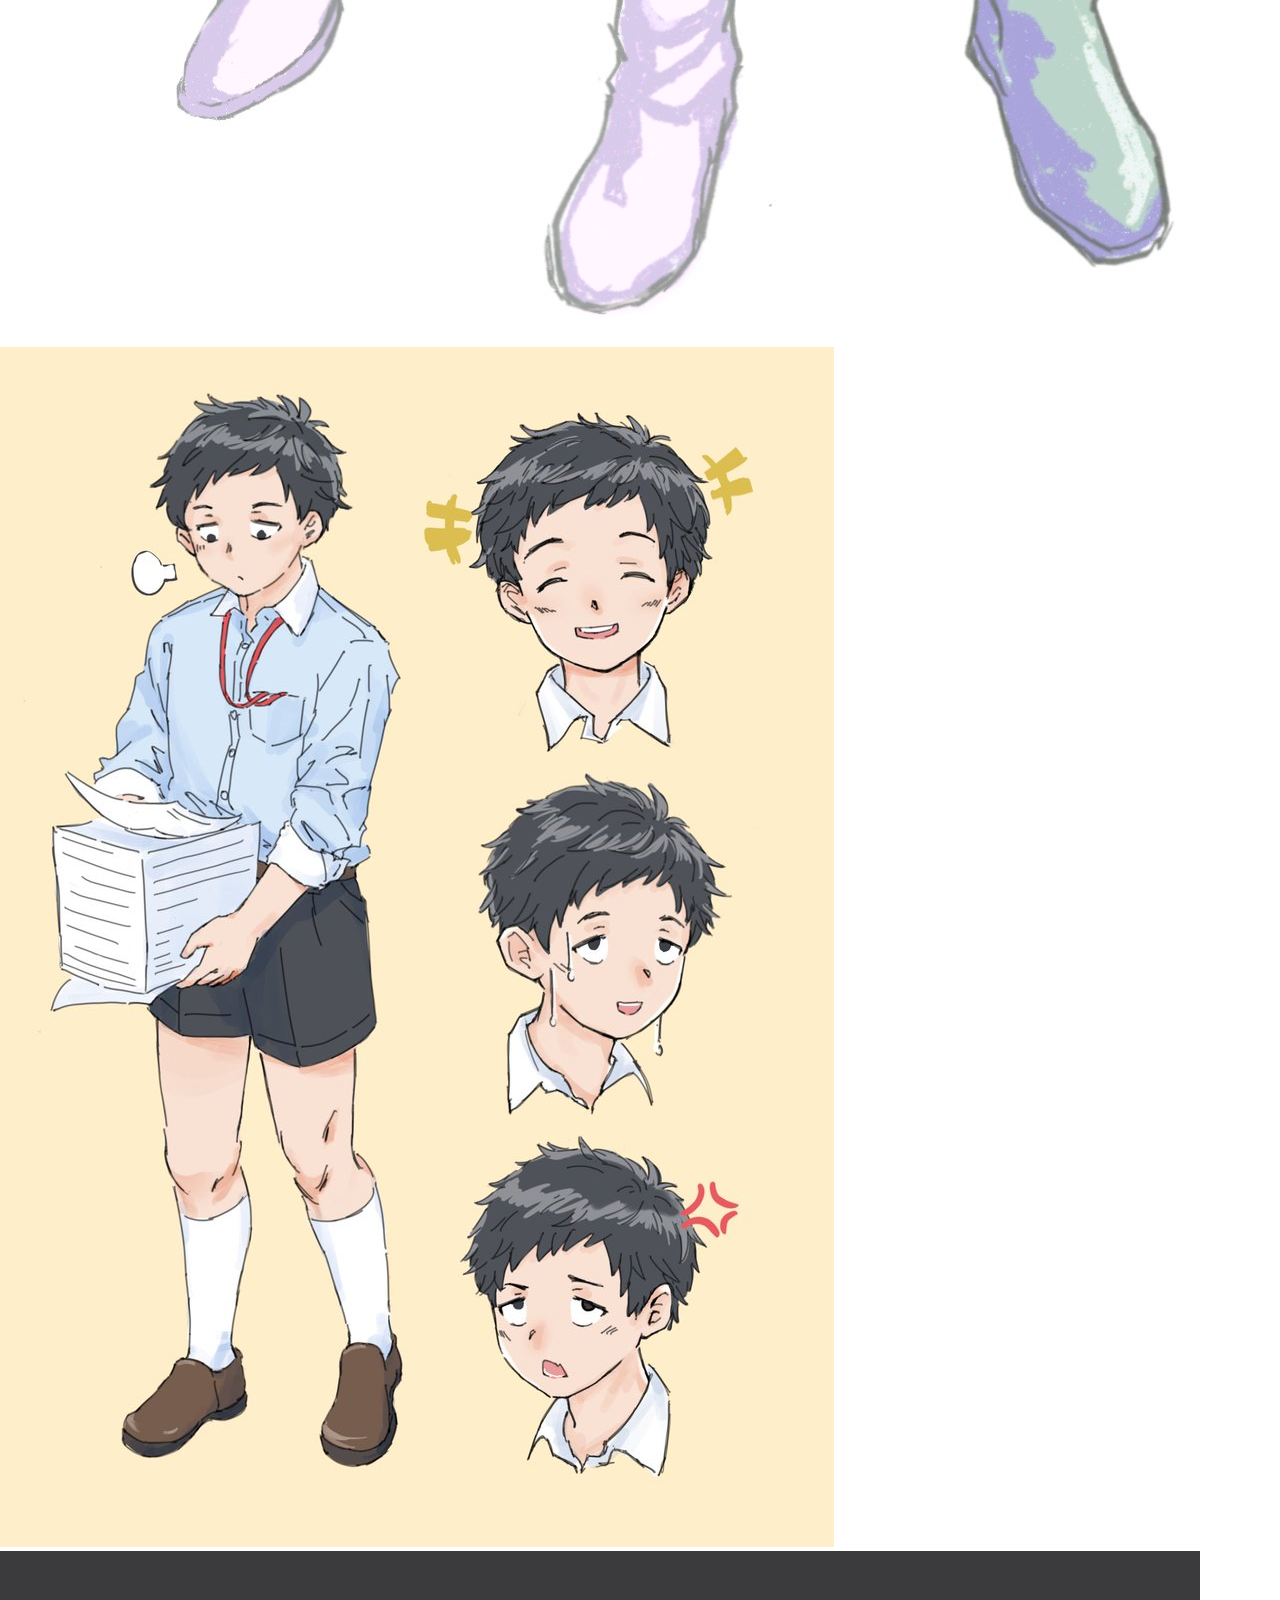
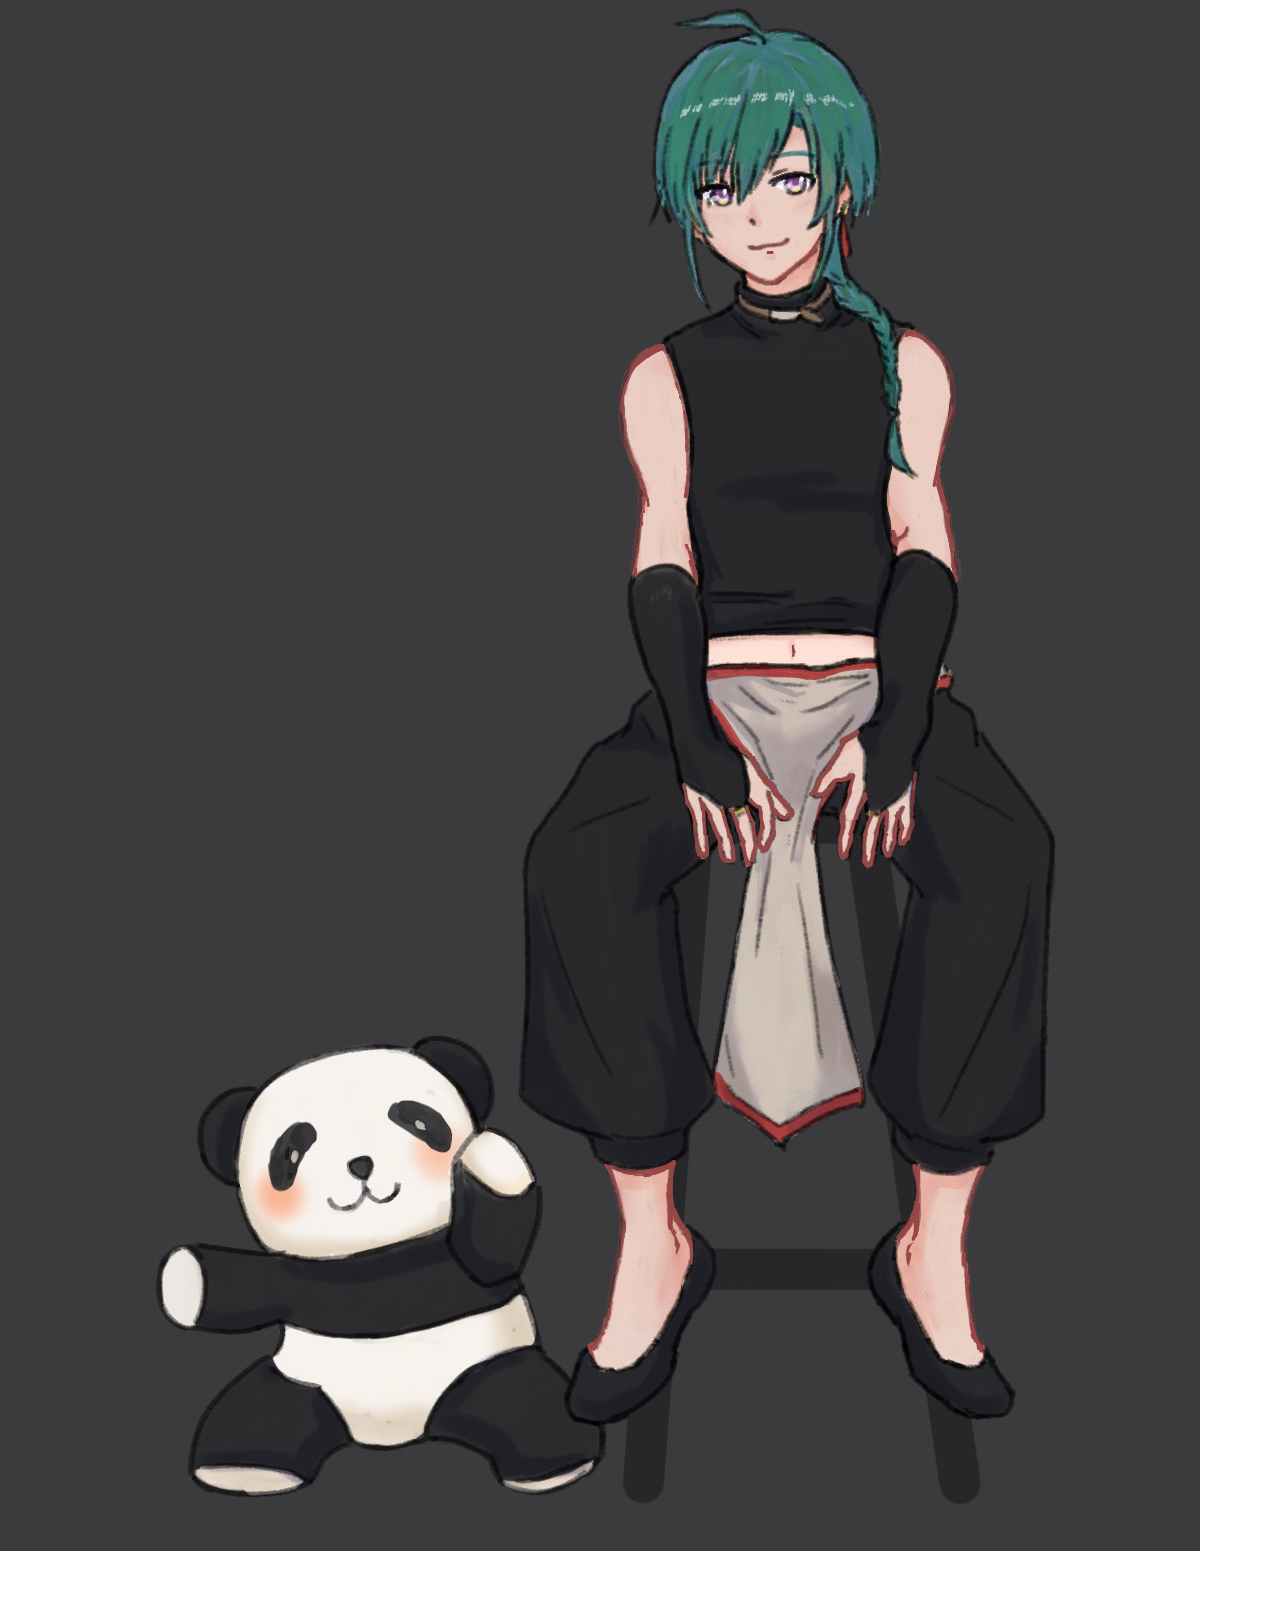
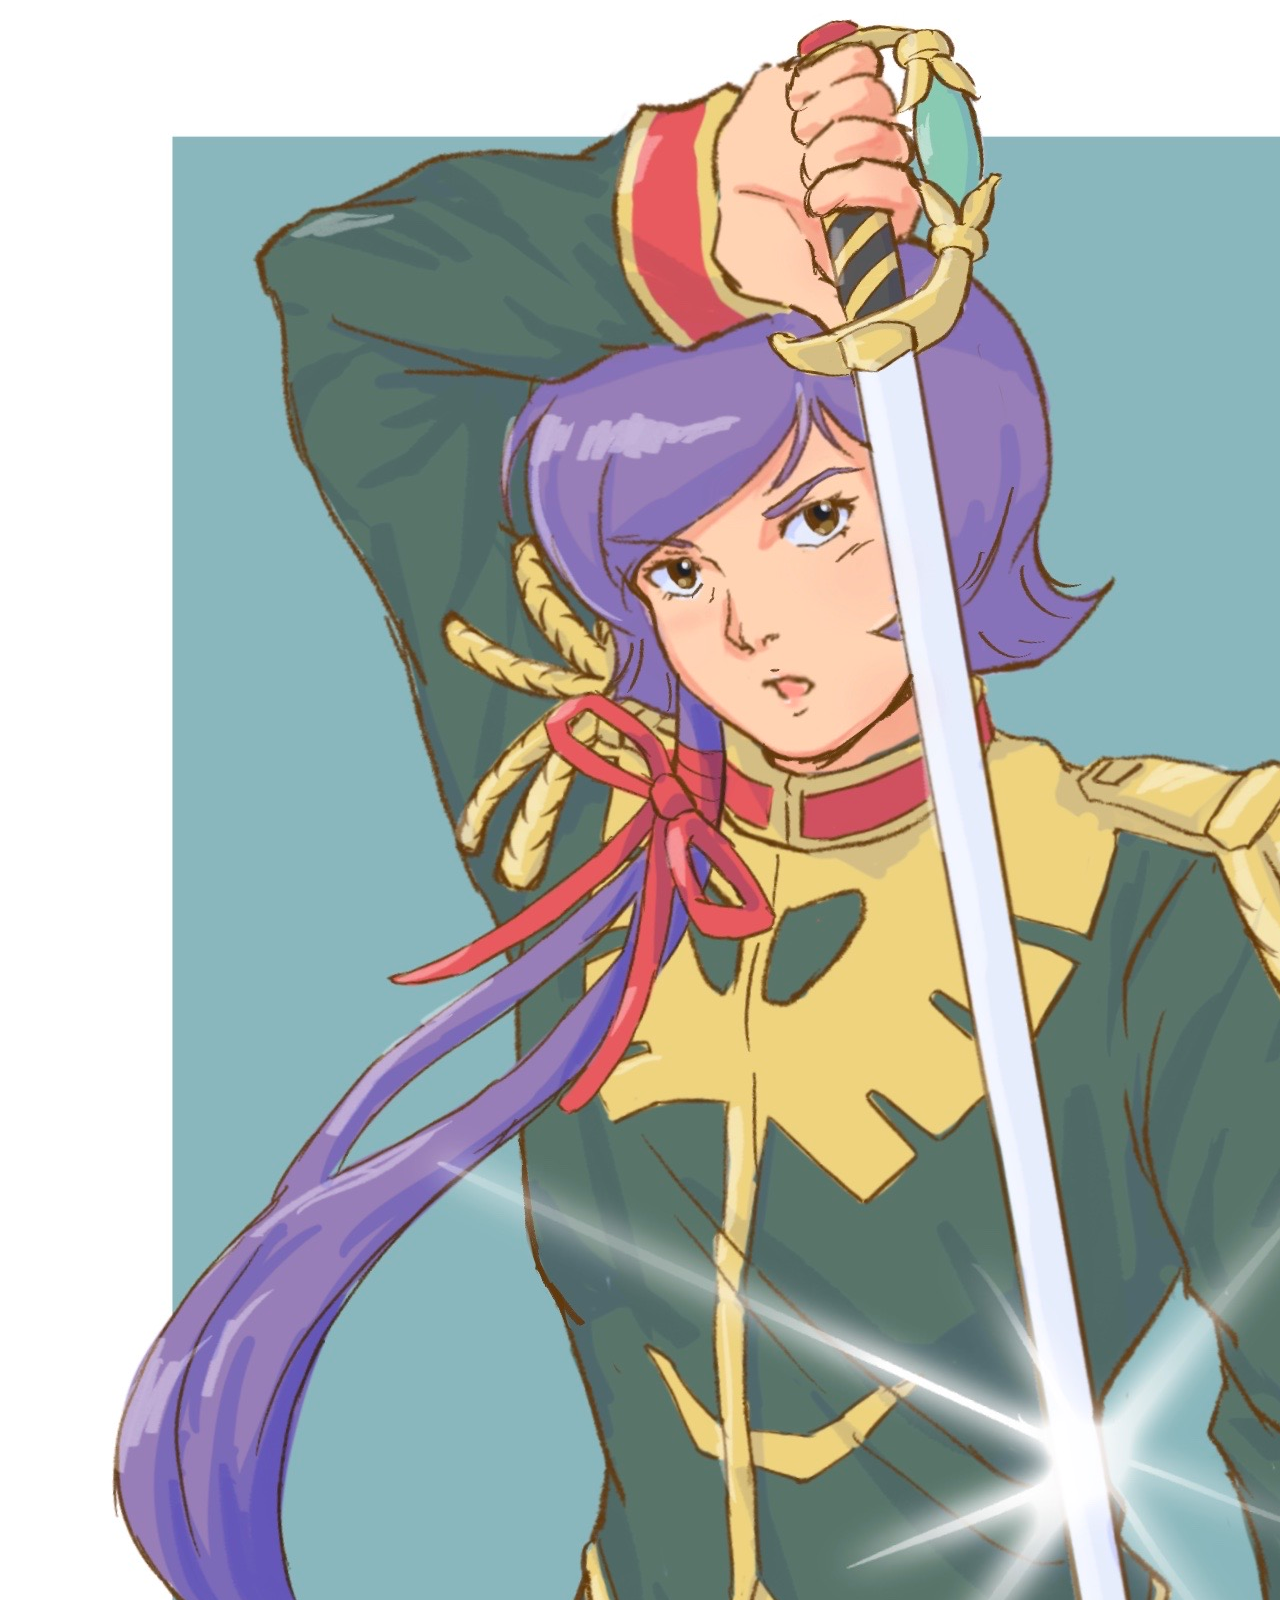
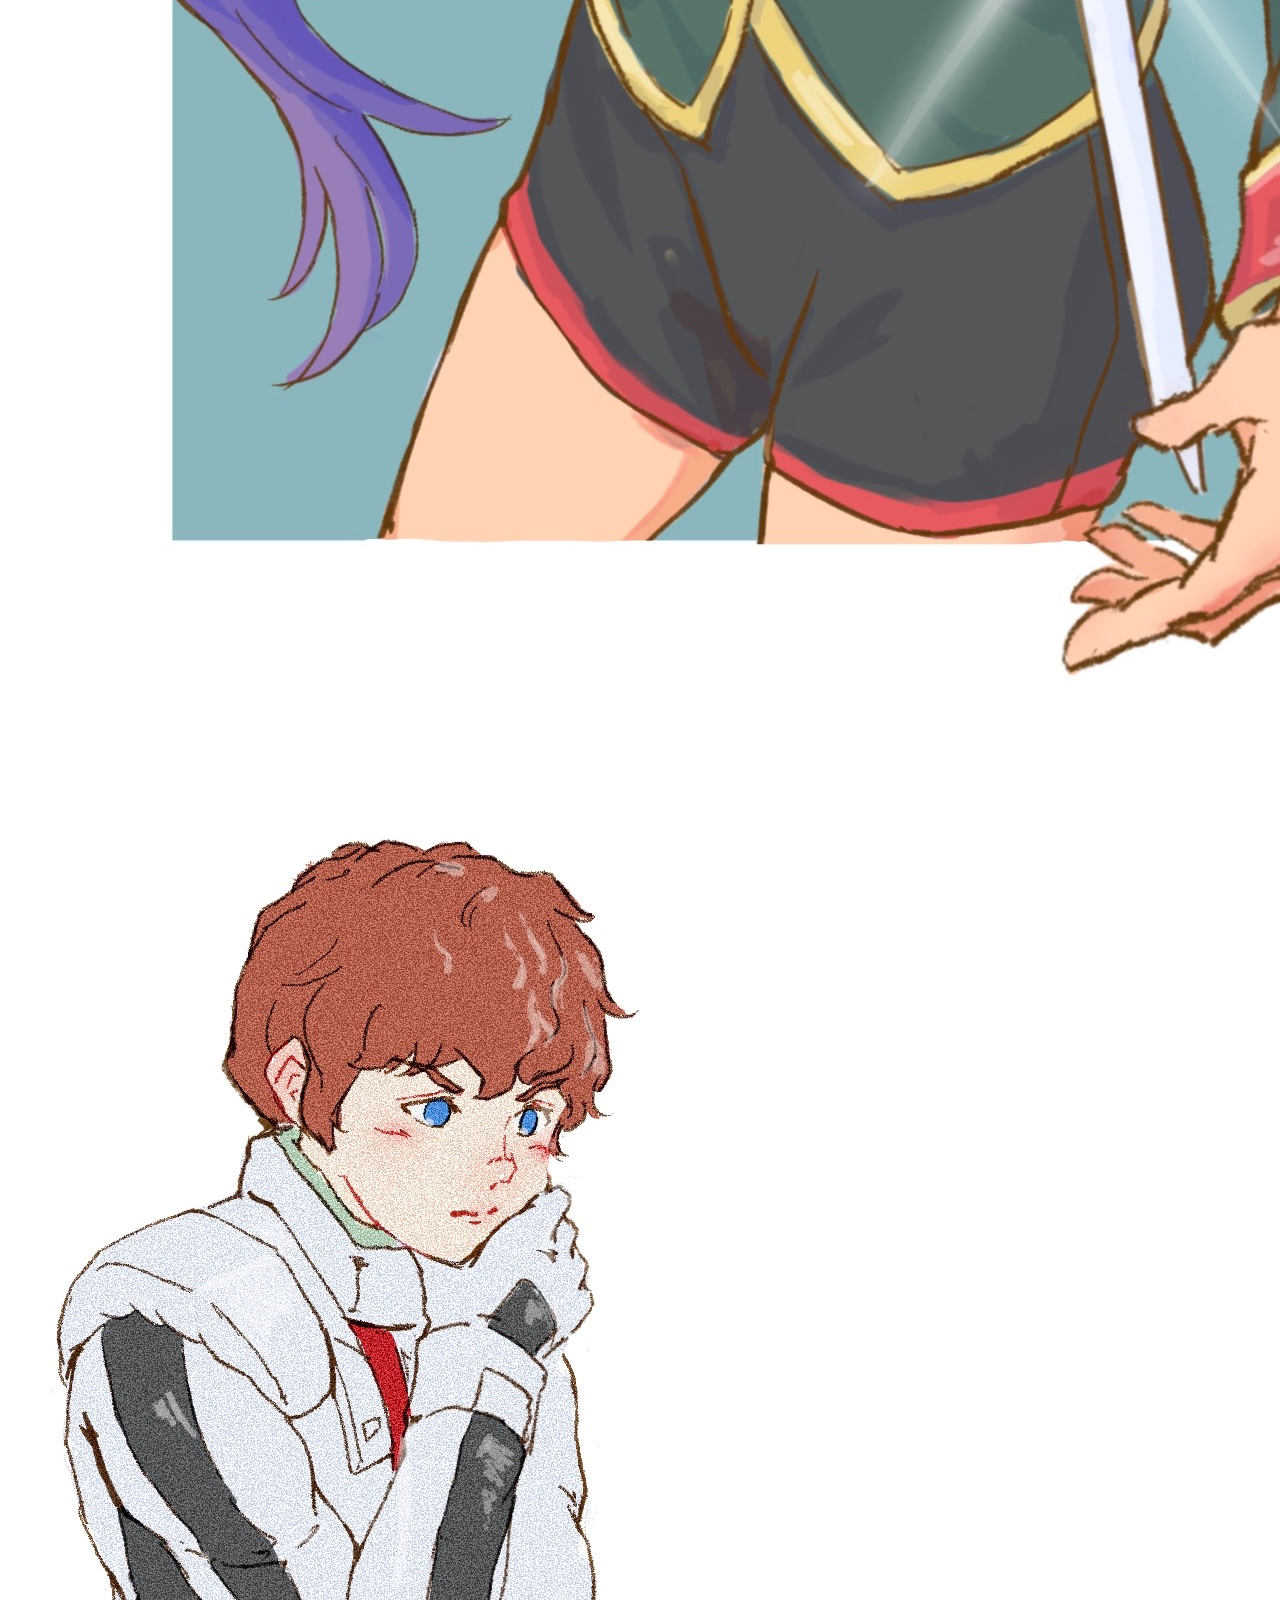
==== commit ff132008: "Update experience, art and projects" ====
--- a/gallery.html
+++ b/gallery.html
@@ -21,7 +21,7 @@
   <section class="py-5 text-center container">
     <div class="row py-lg-5">
       <div class="col-lg-6 col-md-8 mx-auto">
-        <h1 class="fw-light">Jenny Hu's Art Gallary</h1>
+        <h1 class="fw-light">Jiayu Hu's Art Gallary</h1>
         <p class="lead text-muted">These are some of the arts I have drawn from 2020 to present. Most of them are drawn with CSP or Procreate.</p>
       </div>
     </div>
@@ -30,6 +30,12 @@
   <!-- Gallery -->
   <div class="row">
     <div class="col-lg-4 col-md-12 mb-4 mb-lg-0">
+
+      <img
+        src="arts/fami.PNG"
+        class="w-100 shadow-1-strong rounded mb-4"
+      />
+
       <img
         src="arts/uma1.jpg"
         class="w-100 shadow-1-strong rounded mb-4"
@@ -90,9 +96,10 @@
       />
 
       <img
-        src="arts/kaito.jpg"
+        src="arts/sakura.jpg"
         class="w-100 shadow-1-strong rounded mb-4"
       />
+
     </div>
   </div>
   <!-- Gallery -->
@@ -101,7 +108,7 @@
   <footer class="text-muted py-5">
     <div class="container">
       <p class="float-end mb-1">
-        <a href="#">Back to top</a>
+        <a href="#" class="back-to-top">Back to top</a>
       </p>
       <p class="mb-1 copyright">© <script>document.write(new Date().getFullYear());</script> Jenny Hu.</p>
     </div>
--- a/css/style.css
+++ b/css/style.css
@@ -30,6 +30,10 @@
   line-height: 2;
 }
 
+.back-to-top {
+  color: #CD5D7D;
+}
+
 
 .top-container{
   position: relative;
@@ -50,11 +54,15 @@
   margin: auto auto 50px auto;
 }
 
-.galaxy-shooter-div {
+.project {
+  width: 70%;
+  margin: auto auto 50px auto;
+}
+
+.card-group {
+  width: 70%;
   margin: auto;
 }
-
-
 
 .homepage{
   position: absolute;
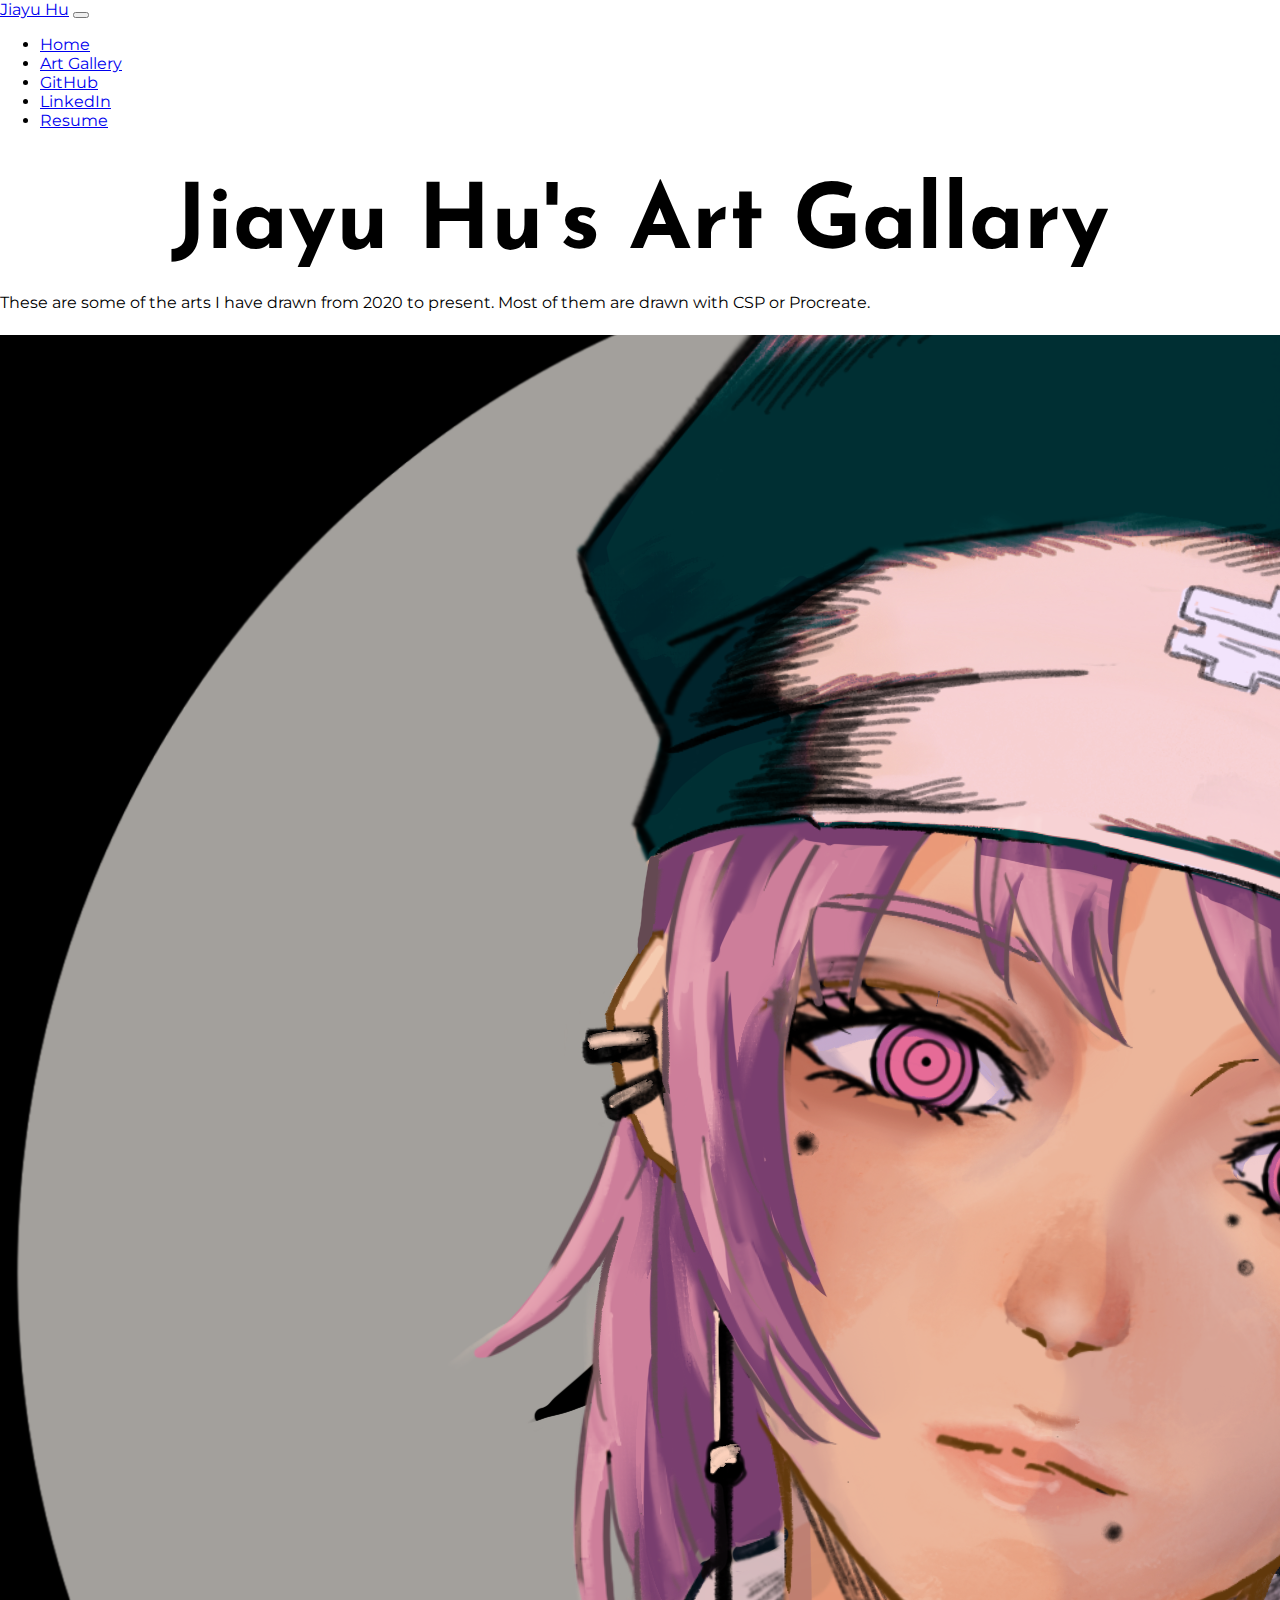
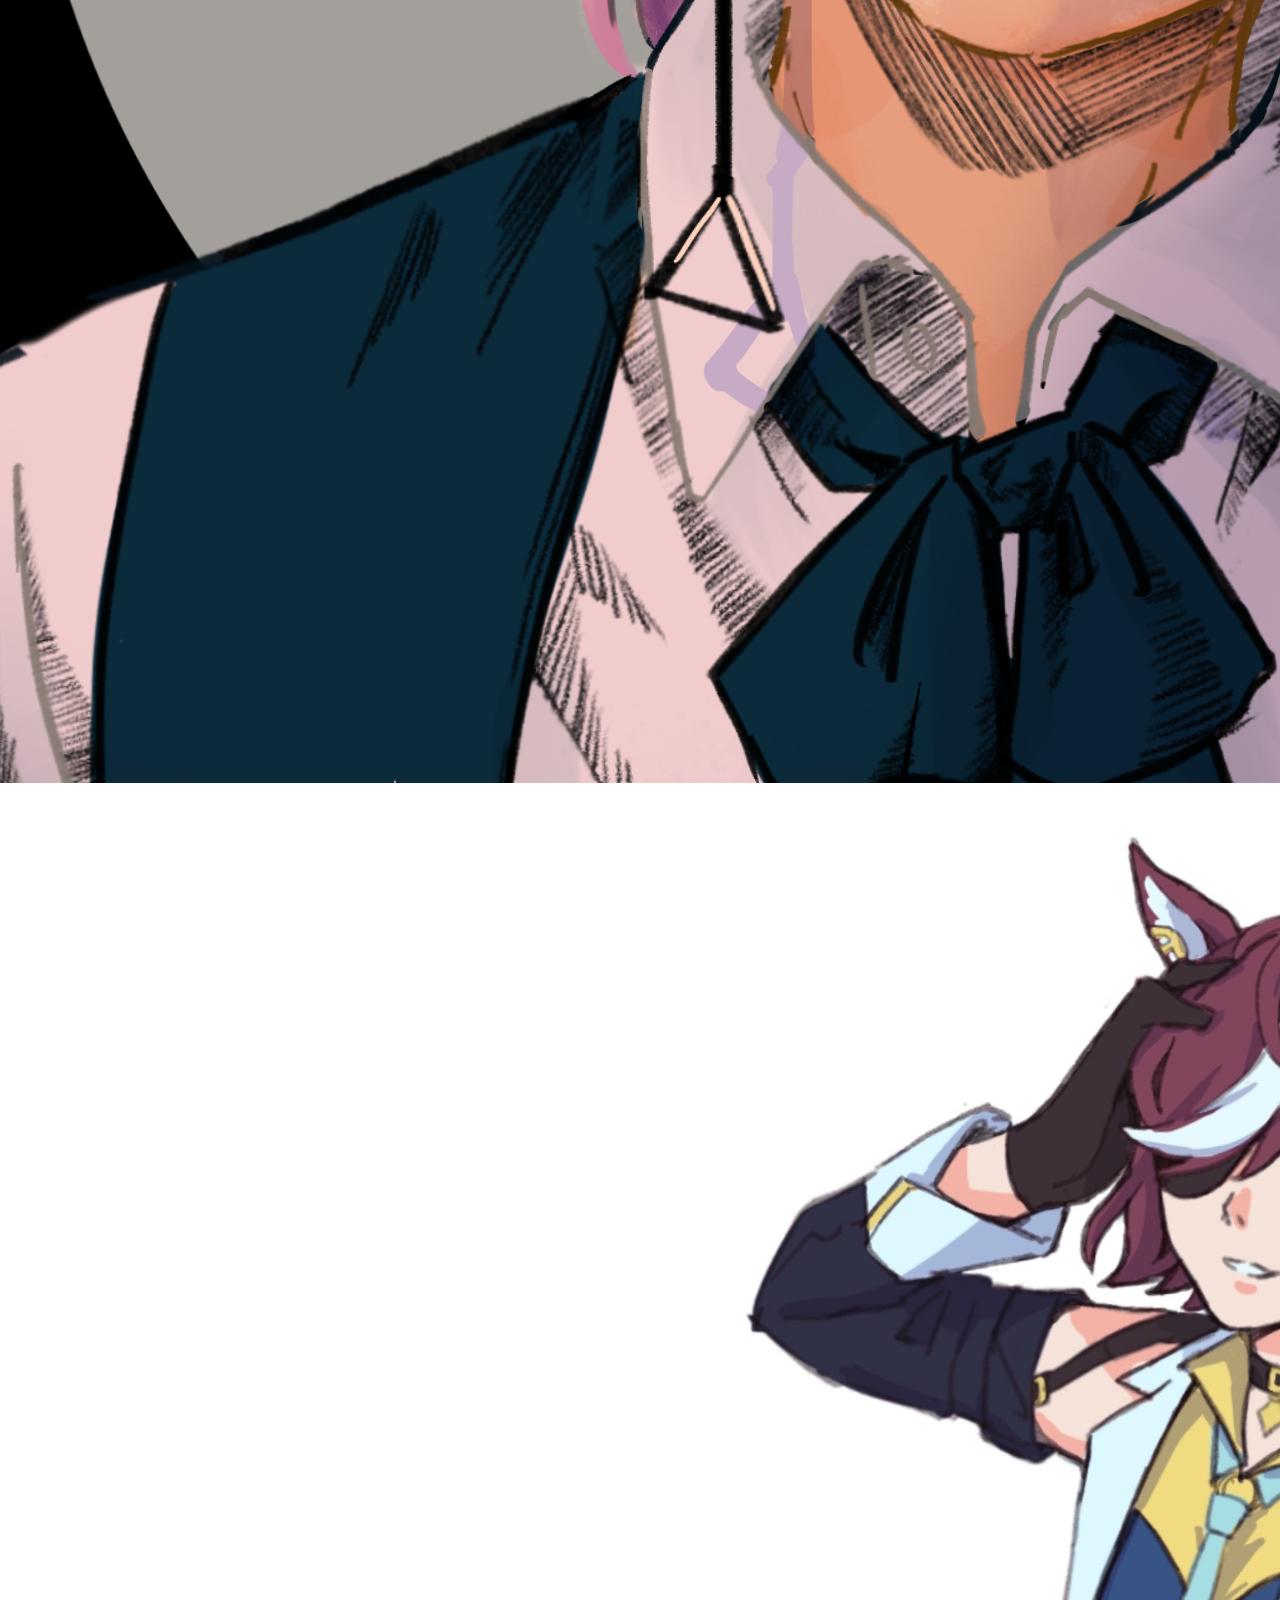
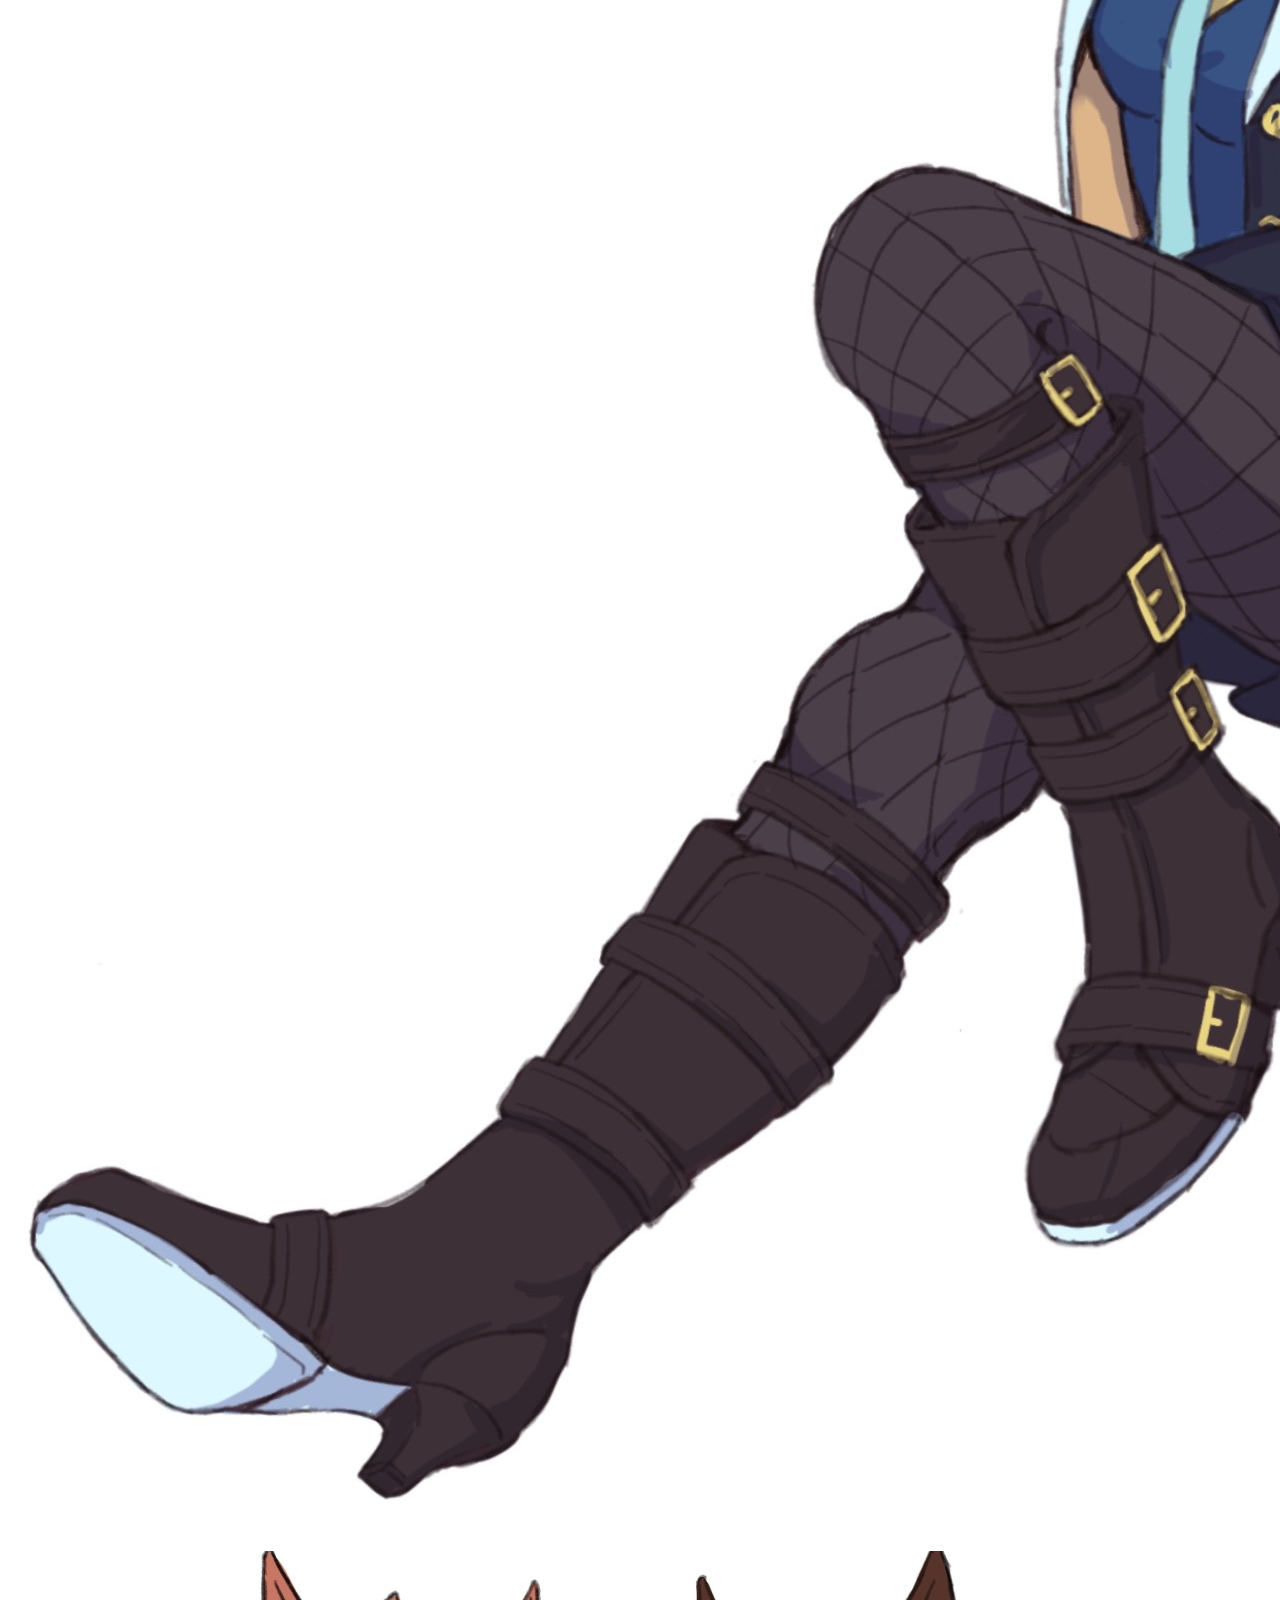
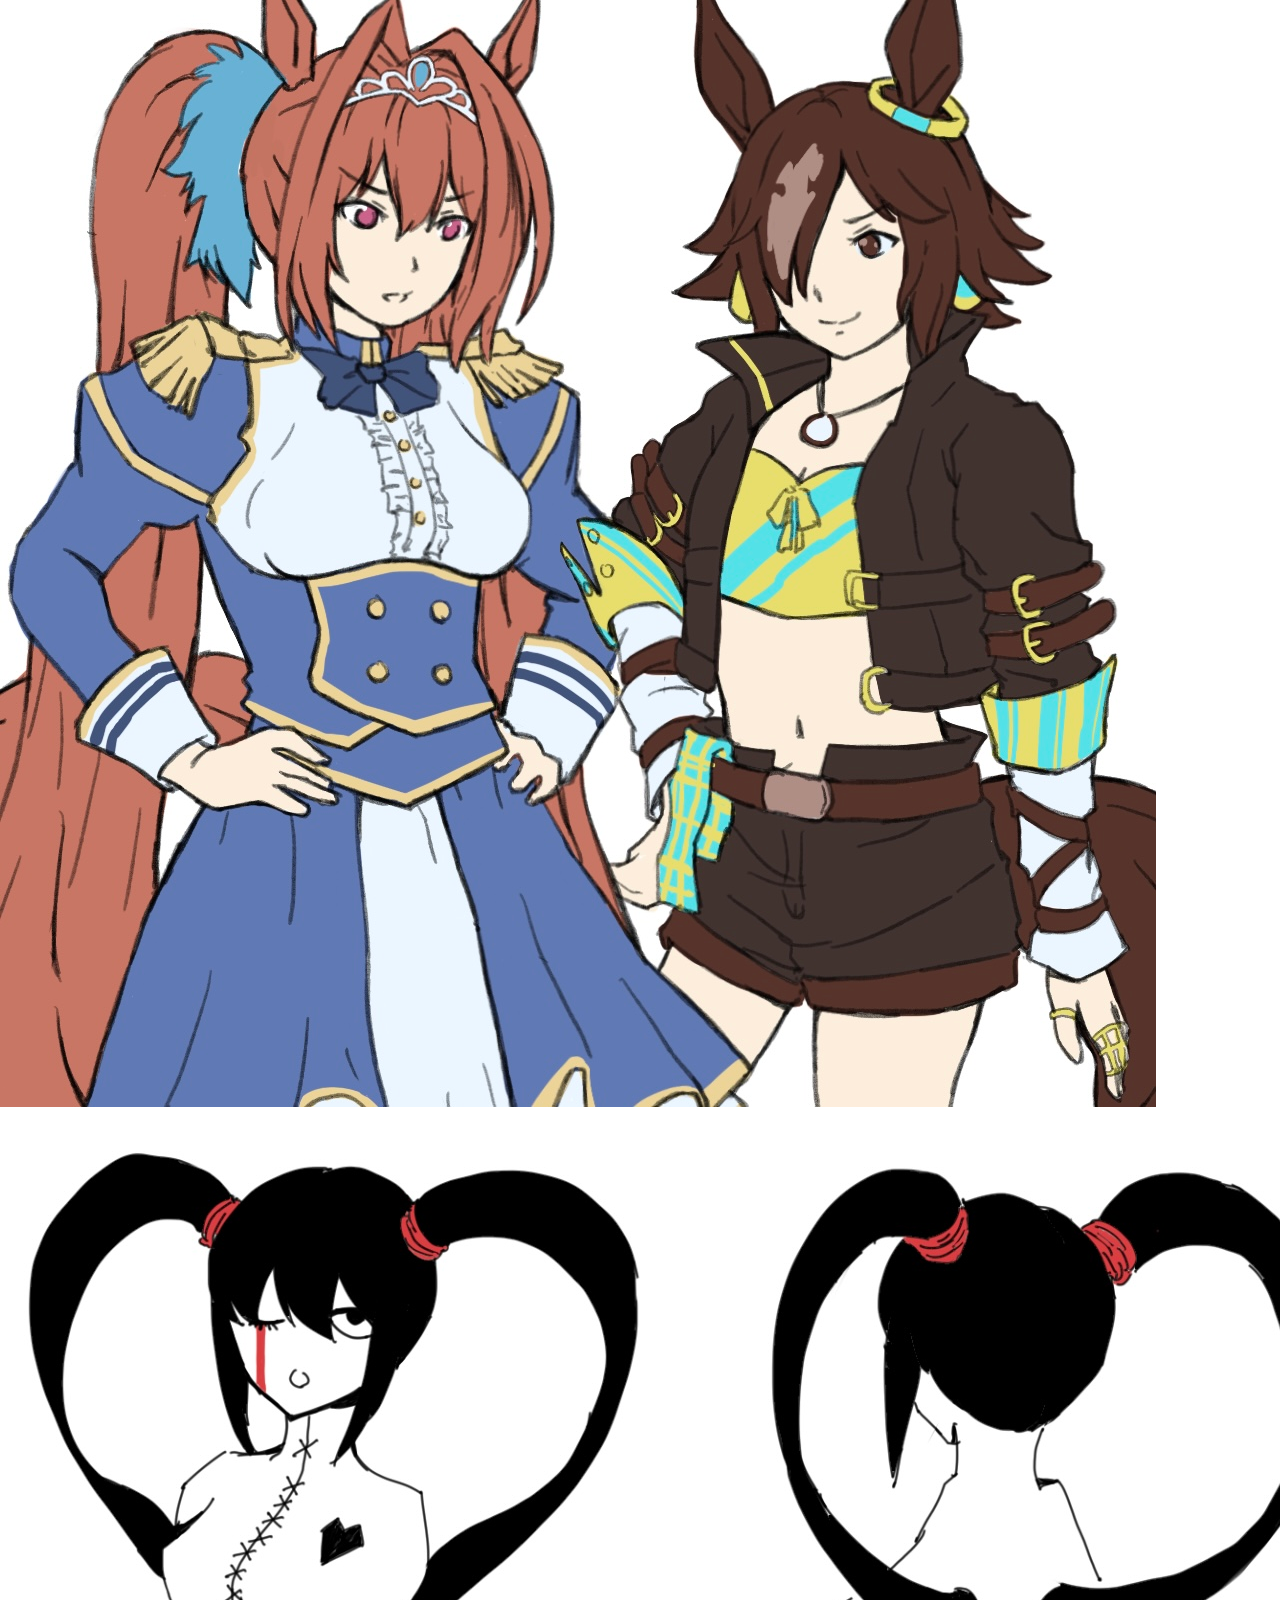
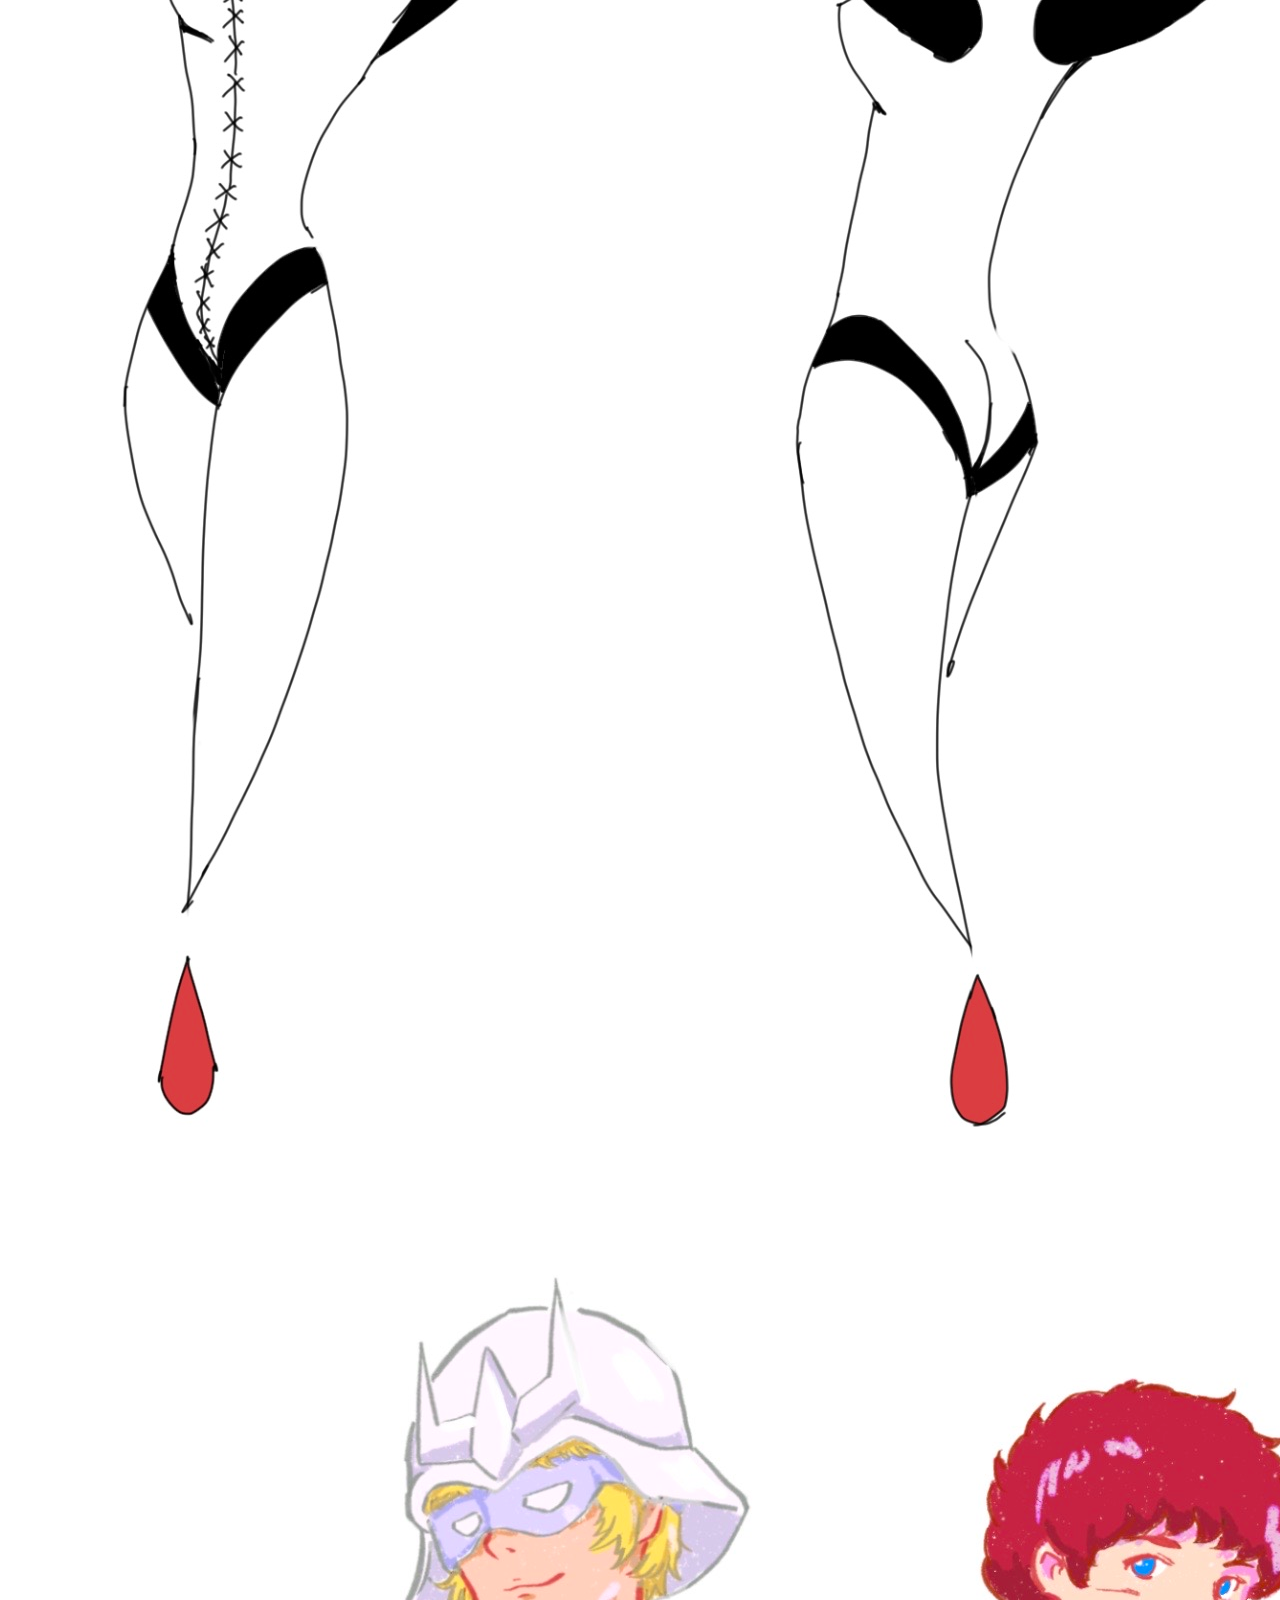
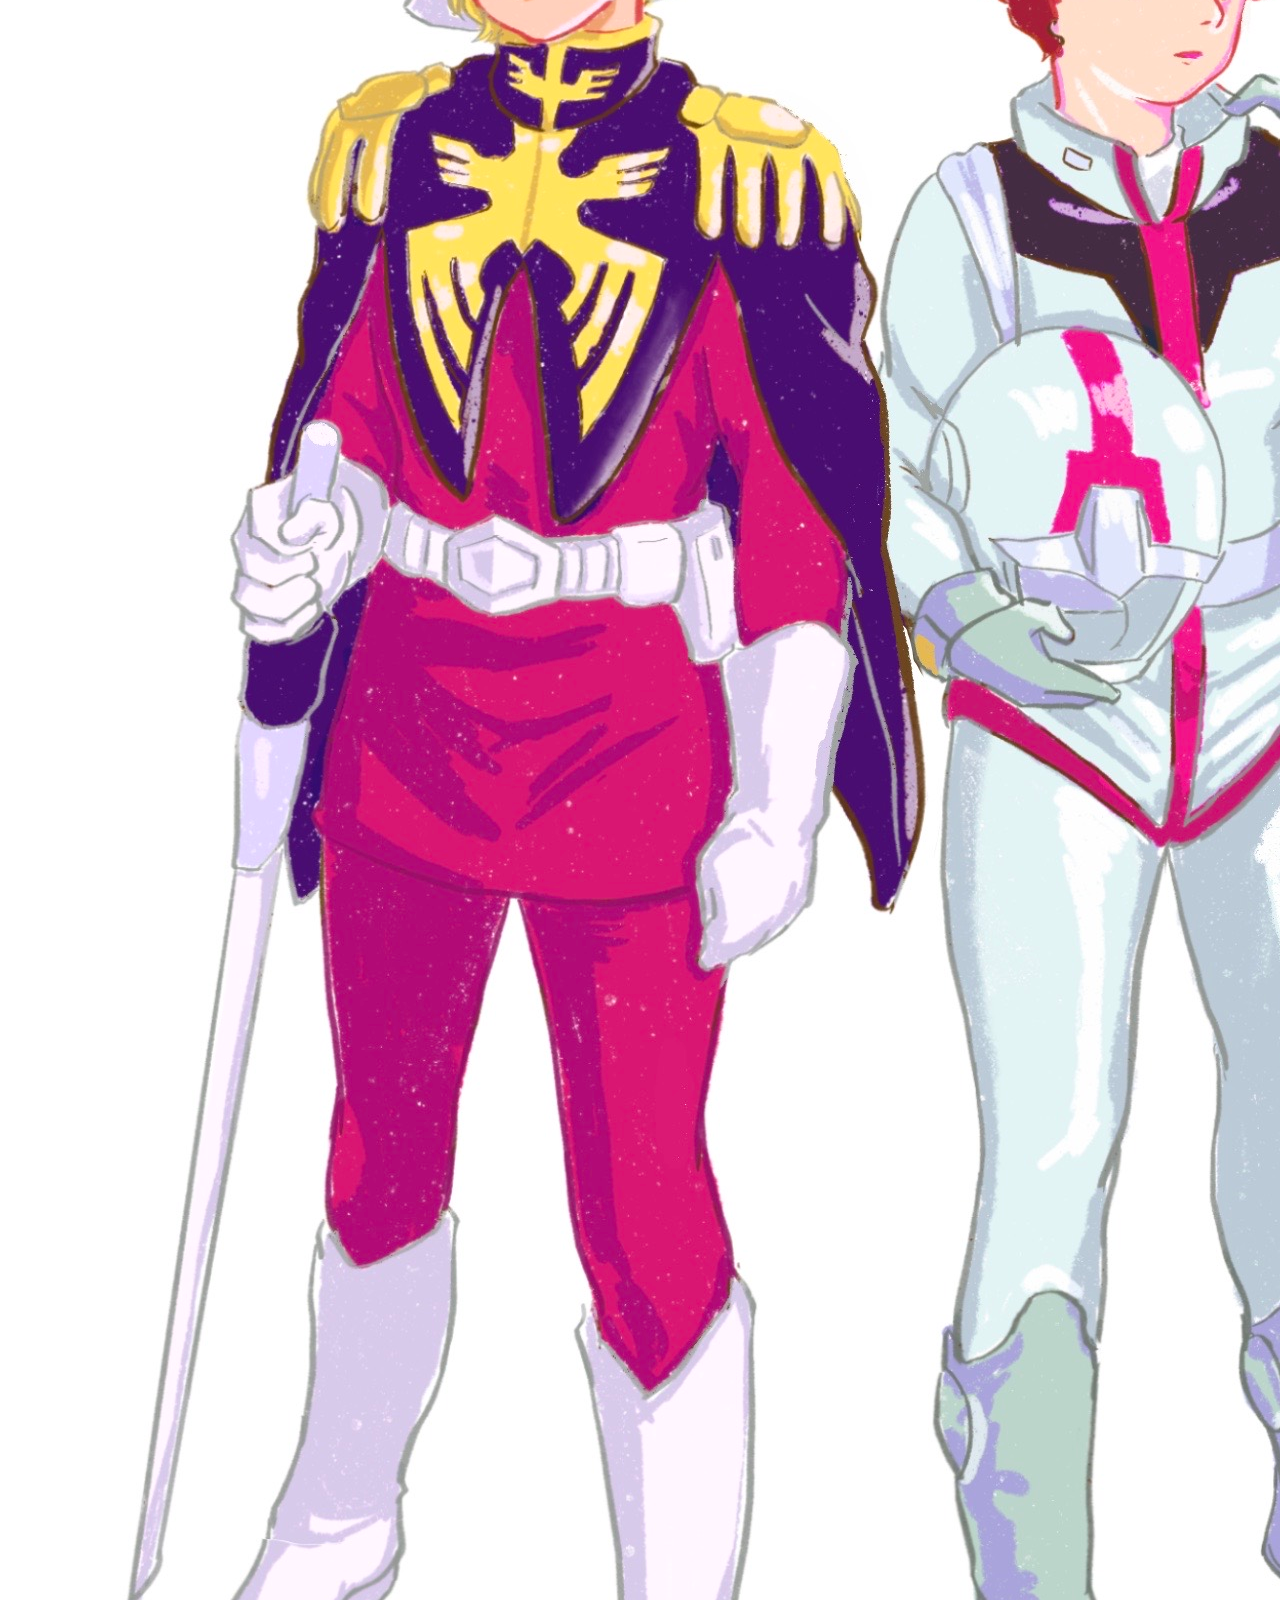
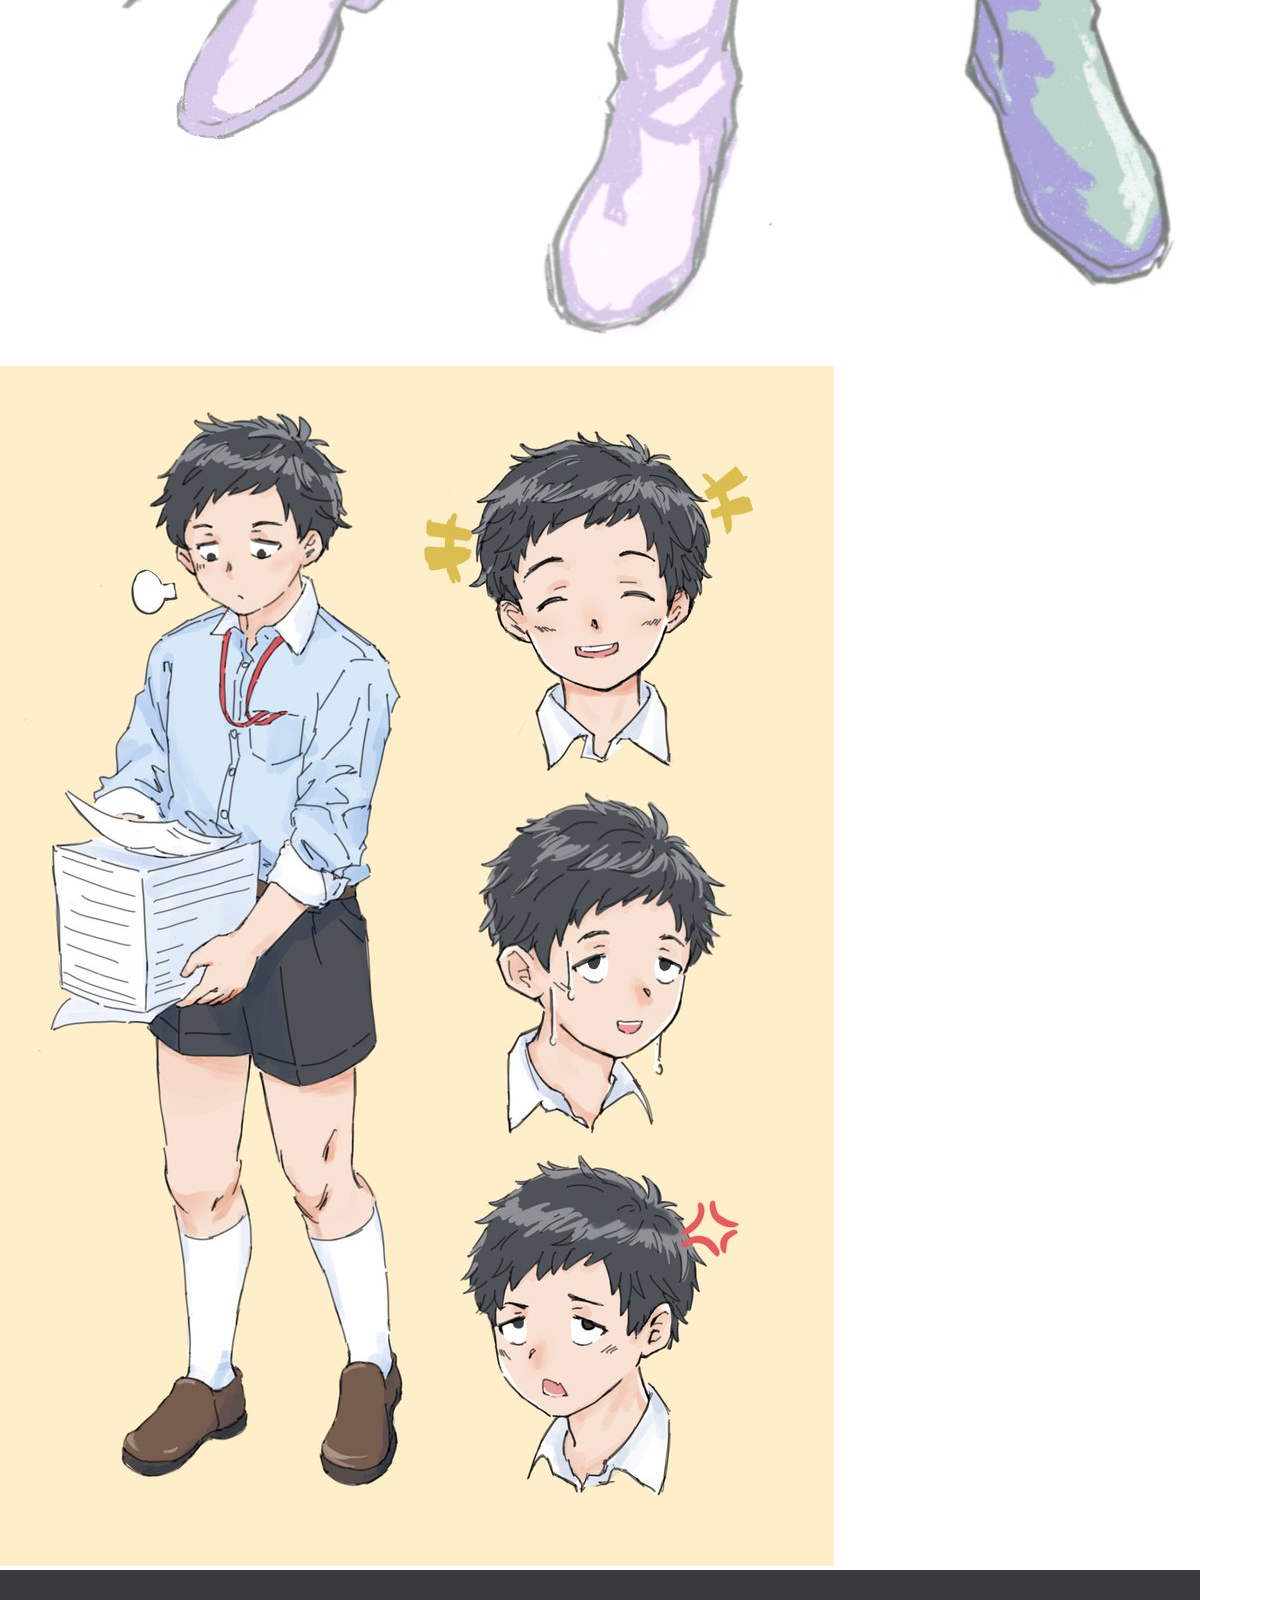
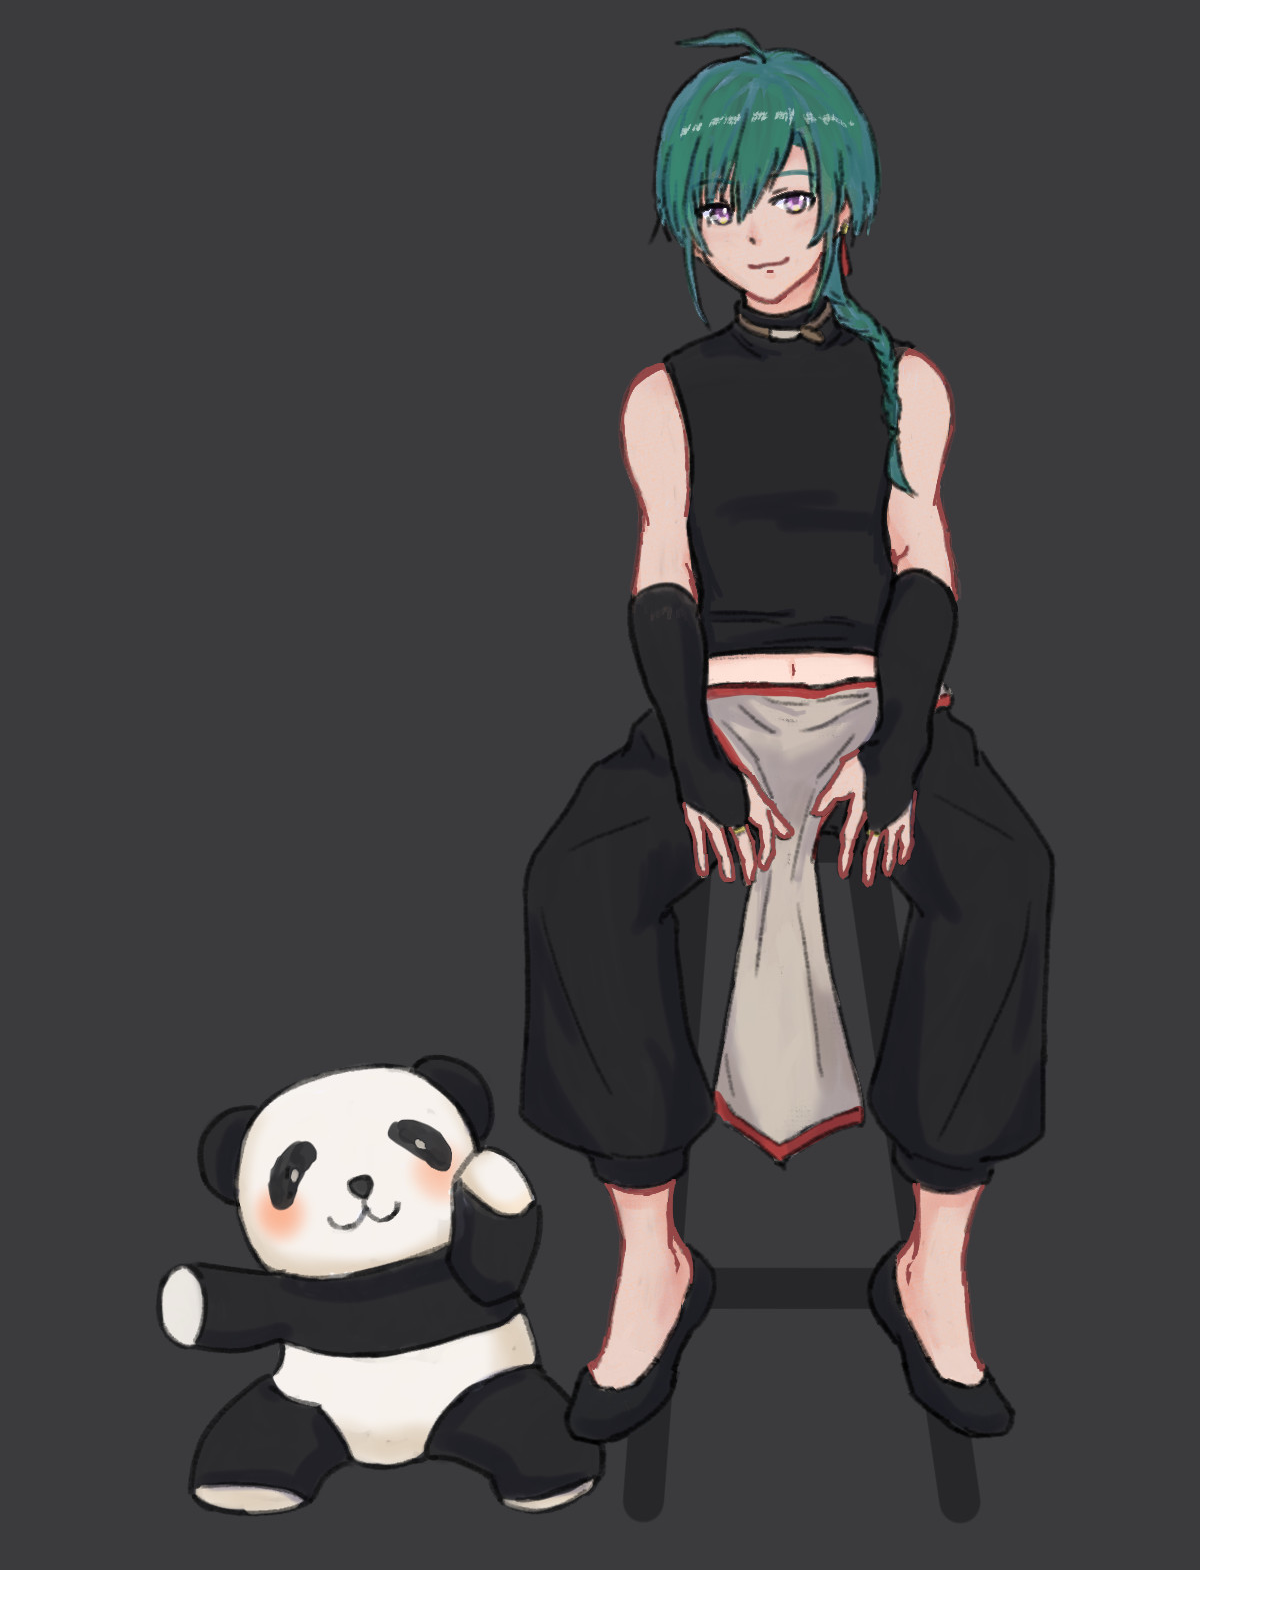
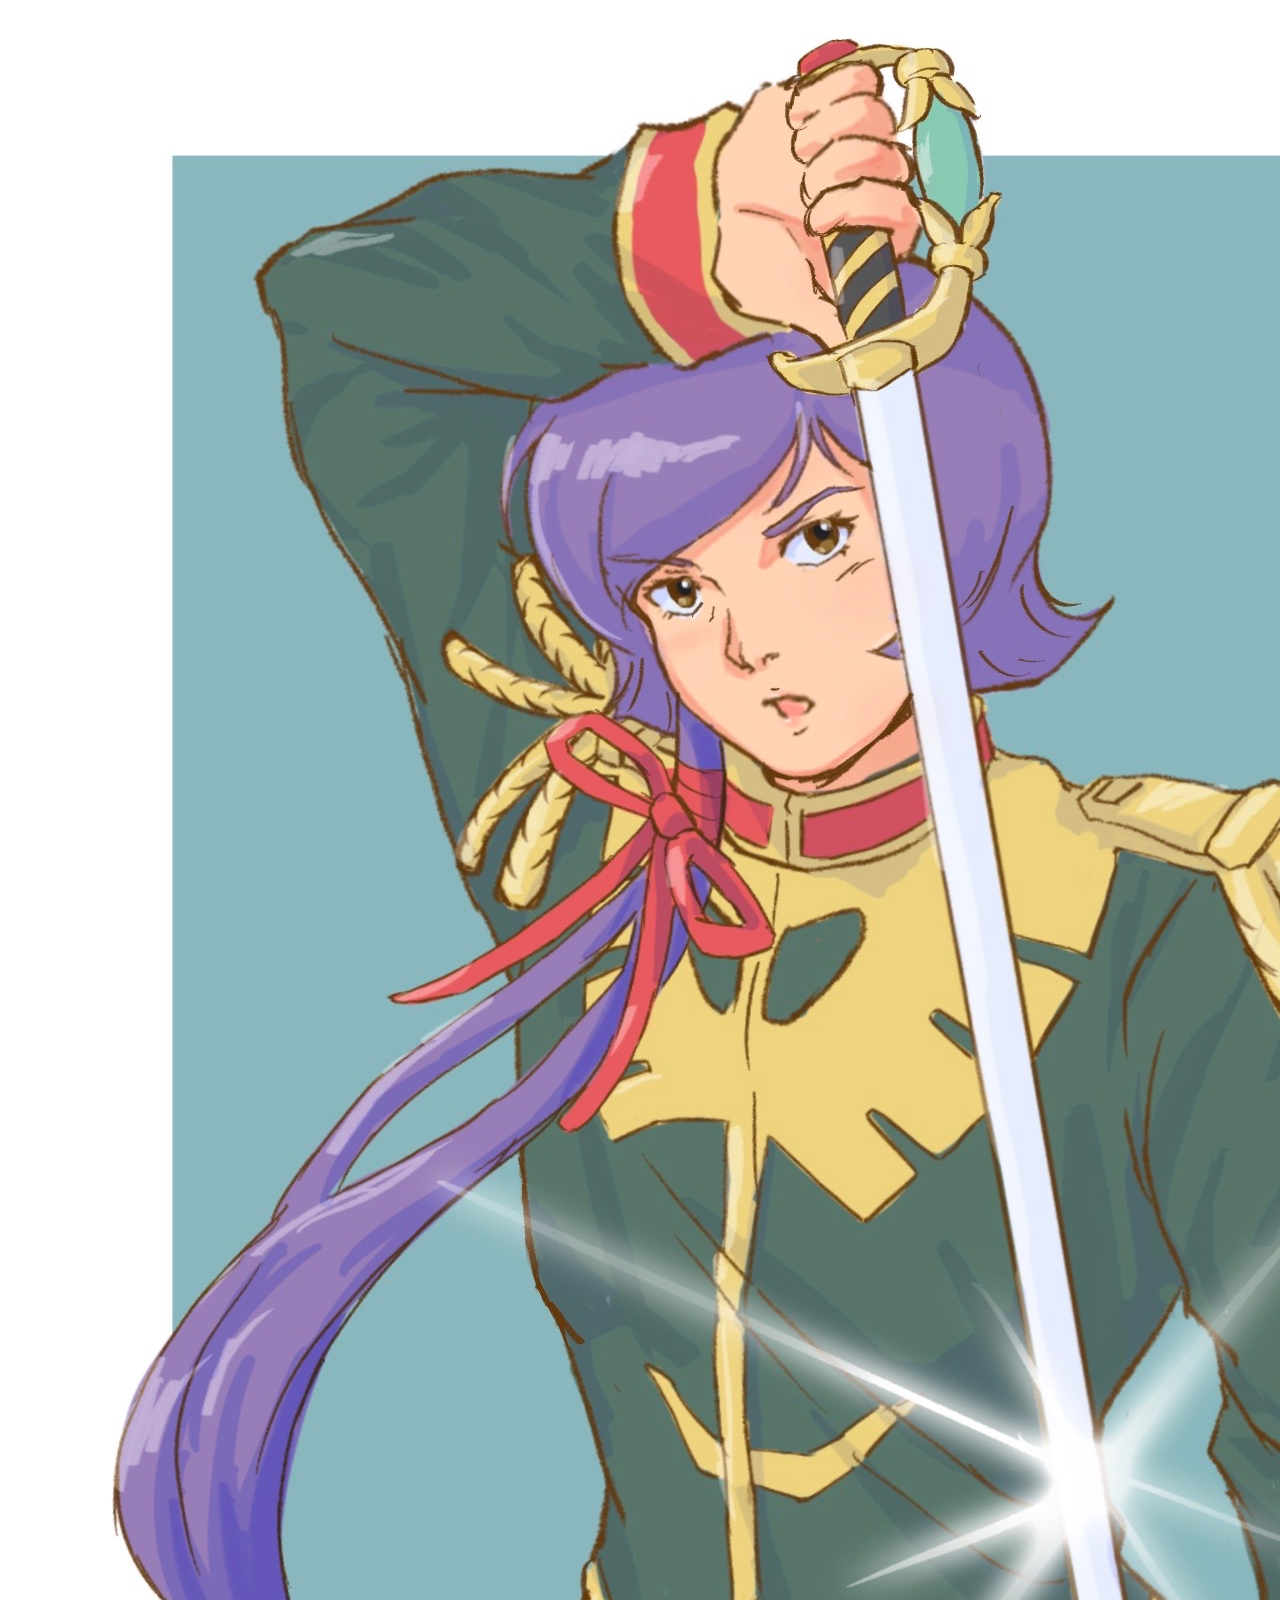
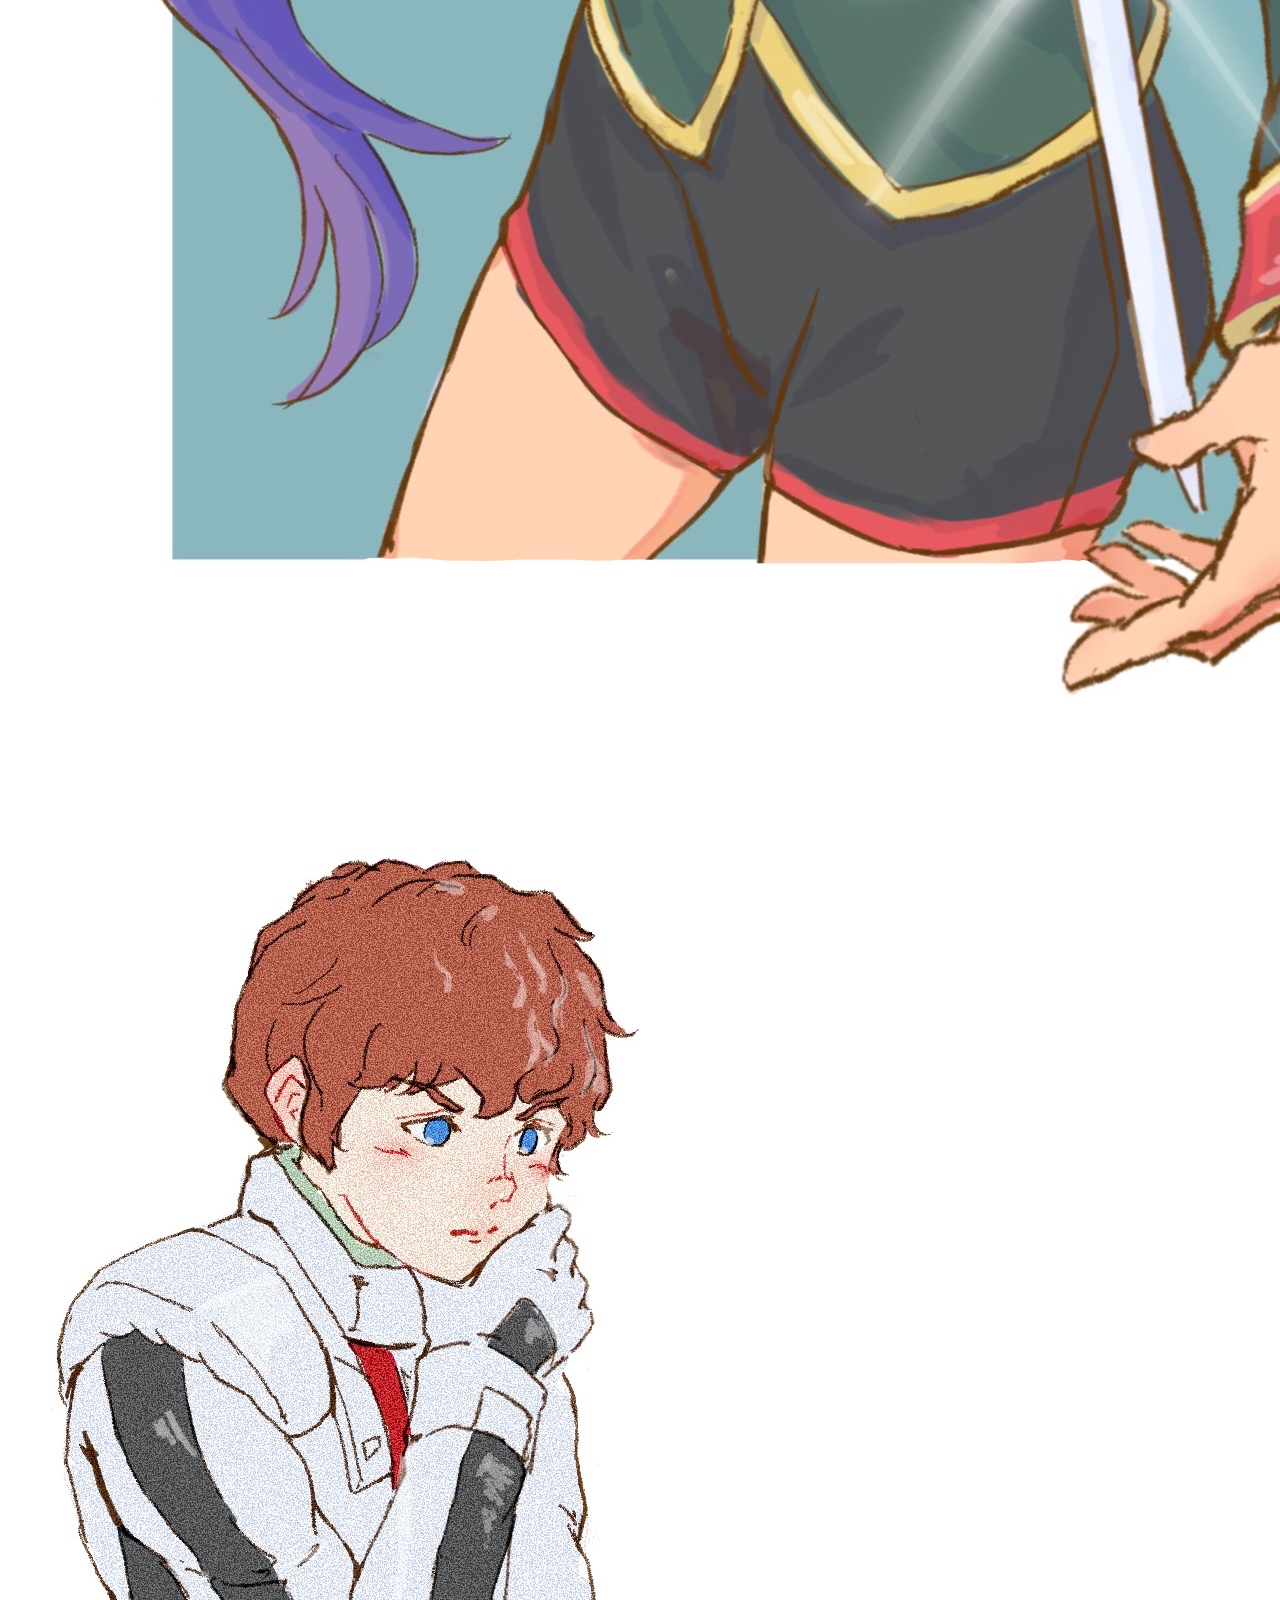
==== commit 386cf3b8: "Change footer" ====
--- a/gallery.html
+++ b/gallery.html
@@ -110,7 +110,7 @@
       <p class="float-end mb-1">
         <a href="#" class="back-to-top">Back to top</a>
       </p>
-      <p class="mb-1 copyright">© <script>document.write(new Date().getFullYear());</script> Jenny Hu.</p>
+      <p class="mb-1 copyright">© <script>document.write(new Date().getFullYear());</script> Jiayu Hu.</p>
     </div>
   </footer>
 
